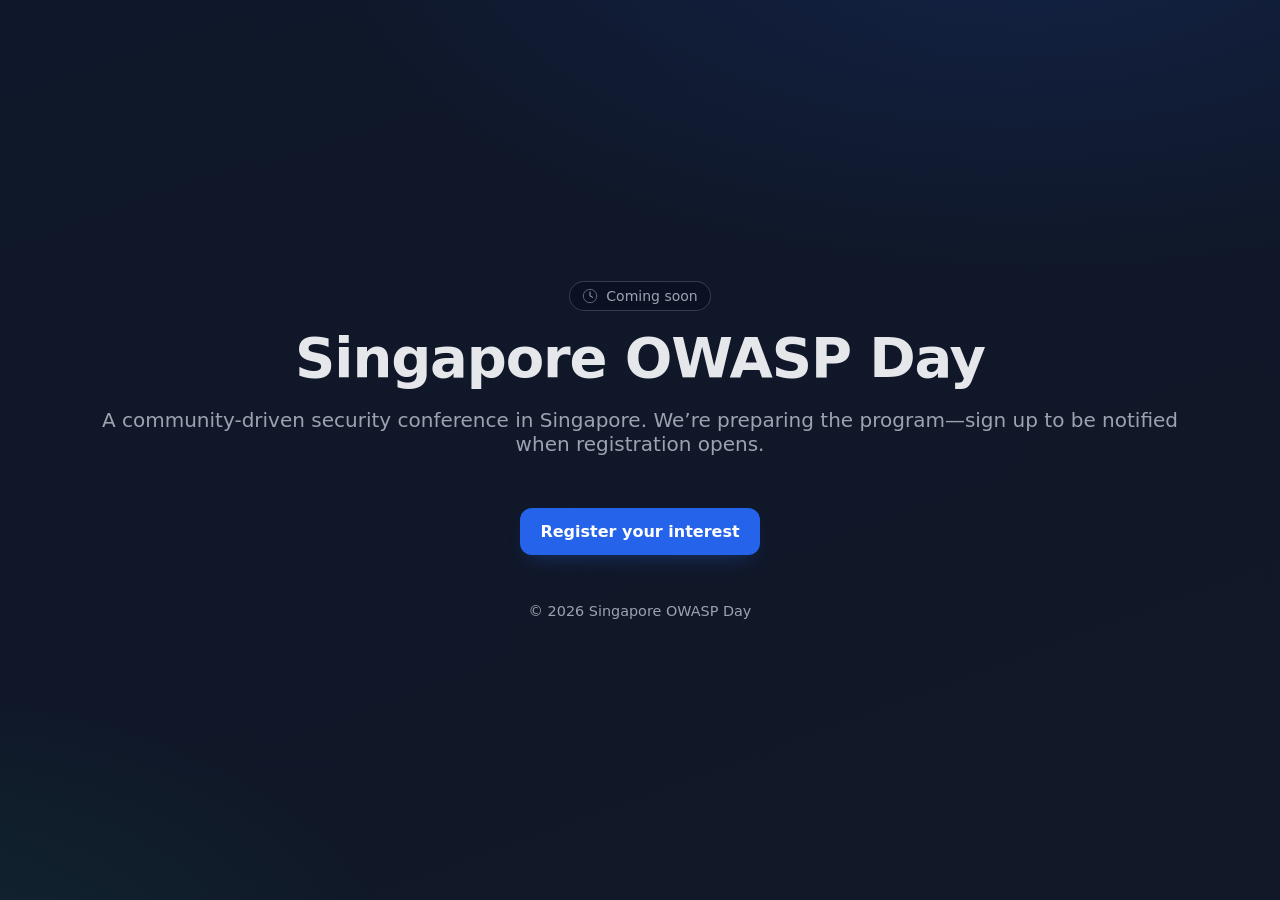
==== index.html @ 3e2542ee "feat: add coming soon landing page with register interest CTA" ====
<!doctype html>
<html lang="en">
  <head>
    <meta charset="utf-8" />
    <meta name="viewport" content="width=device-width, initial-scale=1" />
    <title>Singapore OWASP Day – Coming Soon</title>
    <meta name="description" content="Singapore OWASP Day security conference – coming soon. Register your interest to get updates." />

    <meta property="og:title" content="Singapore OWASP Day – Coming Soon" />
    <meta property="og:description" content="Singapore OWASP Day security conference – coming soon. Register your interest to get updates." />
    <meta property="og:type" content="website" />
    <meta property="og:image" content="" />
    <meta name="theme-color" content="#0f172a" />

    <style>
      :root {
        --bg-start: #0f172a; /* slate-900 */
        --bg-end: #111827;   /* gray-900 */
        --fg: #e5e7eb;       /* gray-200 */
        --muted: #9ca3af;    /* gray-400 */
        --accent: #2563eb;   /* blue-600 */
        --accent-hover: #1d4ed8; /* blue-700 */
        --ring: rgba(37, 99, 235, 0.4);
      }

      * { box-sizing: border-box; }
      html, body { height: 100%; }
      body {
        margin: 0;
        font-family: ui-sans-serif, system-ui, -apple-system, Segoe UI, Roboto, Ubuntu, Cantarell, Noto Sans, Helvetica Neue, Arial, "Apple Color Emoji", "Segoe UI Emoji";
        color: var(--fg);
        background: radial-gradient(1200px 600px at 80% -10%, rgba(37,99,235,0.15), transparent 60%),
                    radial-gradient(900px 500px at -10% 110%, rgba(16,185,129,0.10), transparent 60%),
                    linear-gradient(160deg, var(--bg-start), var(--bg-end));
        display: grid;
        place-items: center;
      }

      main { width: 100%; }
      .container {
        max-width: 72rem;
        margin: 0 auto;
        padding: 4rem 1.25rem;
        text-align: center;
      }

      .badge {
        display: inline-flex;
        align-items: center;
        gap: 0.5rem;
        padding: 0.375rem 0.75rem;
        border: 1px solid rgba(229, 231, 235, 0.2);
        border-radius: 9999px;
        color: var(--muted);
        background: rgba(2, 6, 23, 0.3);
        backdrop-filter: blur(6px);
        font-size: 0.875rem;
      }

      h1 {
        margin: 1rem 0 0.5rem;
        font-size: clamp(2rem, 5vw, 3.5rem);
        line-height: 1.1;
        letter-spacing: -0.02em;
      }

      .subtitle { color: var(--muted); font-size: clamp(1rem, 2.4vw, 1.25rem); }

      .cta {
        margin-top: 2rem;
        display: inline-flex;
        align-items: center;
        gap: 0.5rem;
        padding: 0.875rem 1.25rem;
        background: var(--accent);
        color: white;
        border: none;
        border-radius: 0.75rem;
        text-decoration: none;
        font-weight: 600;
        box-shadow: 0 10px 20px -10px var(--ring);
        transition: transform 120ms ease, background 120ms ease, box-shadow 120ms ease;
      }
      .cta:hover { background: var(--accent-hover); transform: translateY(-1px); box-shadow: 0 16px 30px -16px var(--ring); }
      .cta:focus-visible { outline: 2px solid transparent; box-shadow: 0 0 0 4px var(--ring); }

      footer { margin-top: 3rem; color: var(--muted); font-size: 0.9rem; }
      .sr-only { position: absolute; width: 1px; height: 1px; padding: 0; margin: -1px; overflow: hidden; clip: rect(0, 0, 0, 0); border: 0; }
    </style>
  </head>
  <body>
    <main>
      <div class="container">
        <div class="badge" aria-label="Event status">
          <svg aria-hidden="true" width="16" height="16" viewBox="0 0 24 24" fill="none" xmlns="http://www.w3.org/2000/svg">
            <path d="M12 22C17.5228 22 22 17.5228 22 12C22 6.47715 17.5228 2 12 2C6.47715 2 2 6.47715 2 12C2 17.5228 6.47715 22 12 22Z" stroke="currentColor" stroke-opacity="0.6" stroke-width="1.5"/>
            <path d="M12 6V12L16 14" stroke="currentColor" stroke-width="1.5" stroke-linecap="round" stroke-linejoin="round"/>
          </svg>
          Coming soon
        </div>

        <h1>Singapore OWASP Day</h1>
        <p class="subtitle">A community-driven security conference in Singapore. We’re preparing the program—sign up to be notified when registration opens.</p>

        <a
          class="cta"
          href="mailto:?subject=Register%20Interest%20-%20Singapore%20OWASP%20Day&body=Hi%20team%2C%0A%0AI%27d%20like%20to%20register%20my%20interest%20for%20Singapore%20OWASP%20Day.%20Please%20keep%20me%20posted%20on%20dates%2C%20CFP%2C%20and%20tickets.%0A%0AName%3A%20%0AOrganisation%3A%20%0AContact%3A%20%0A%0AThanks!"
          rel="noopener"
        >
          Register your interest
          <span class="sr-only">via email</span>
        </a>

        <footer>
          <div>© <span id="year"></span> Singapore OWASP Day</div>
        </footer>
      </div>
    </main>

    <script>
      document.getElementById('year').textContent = new Date().getFullYear();
    </script>
  </body>
  </html>
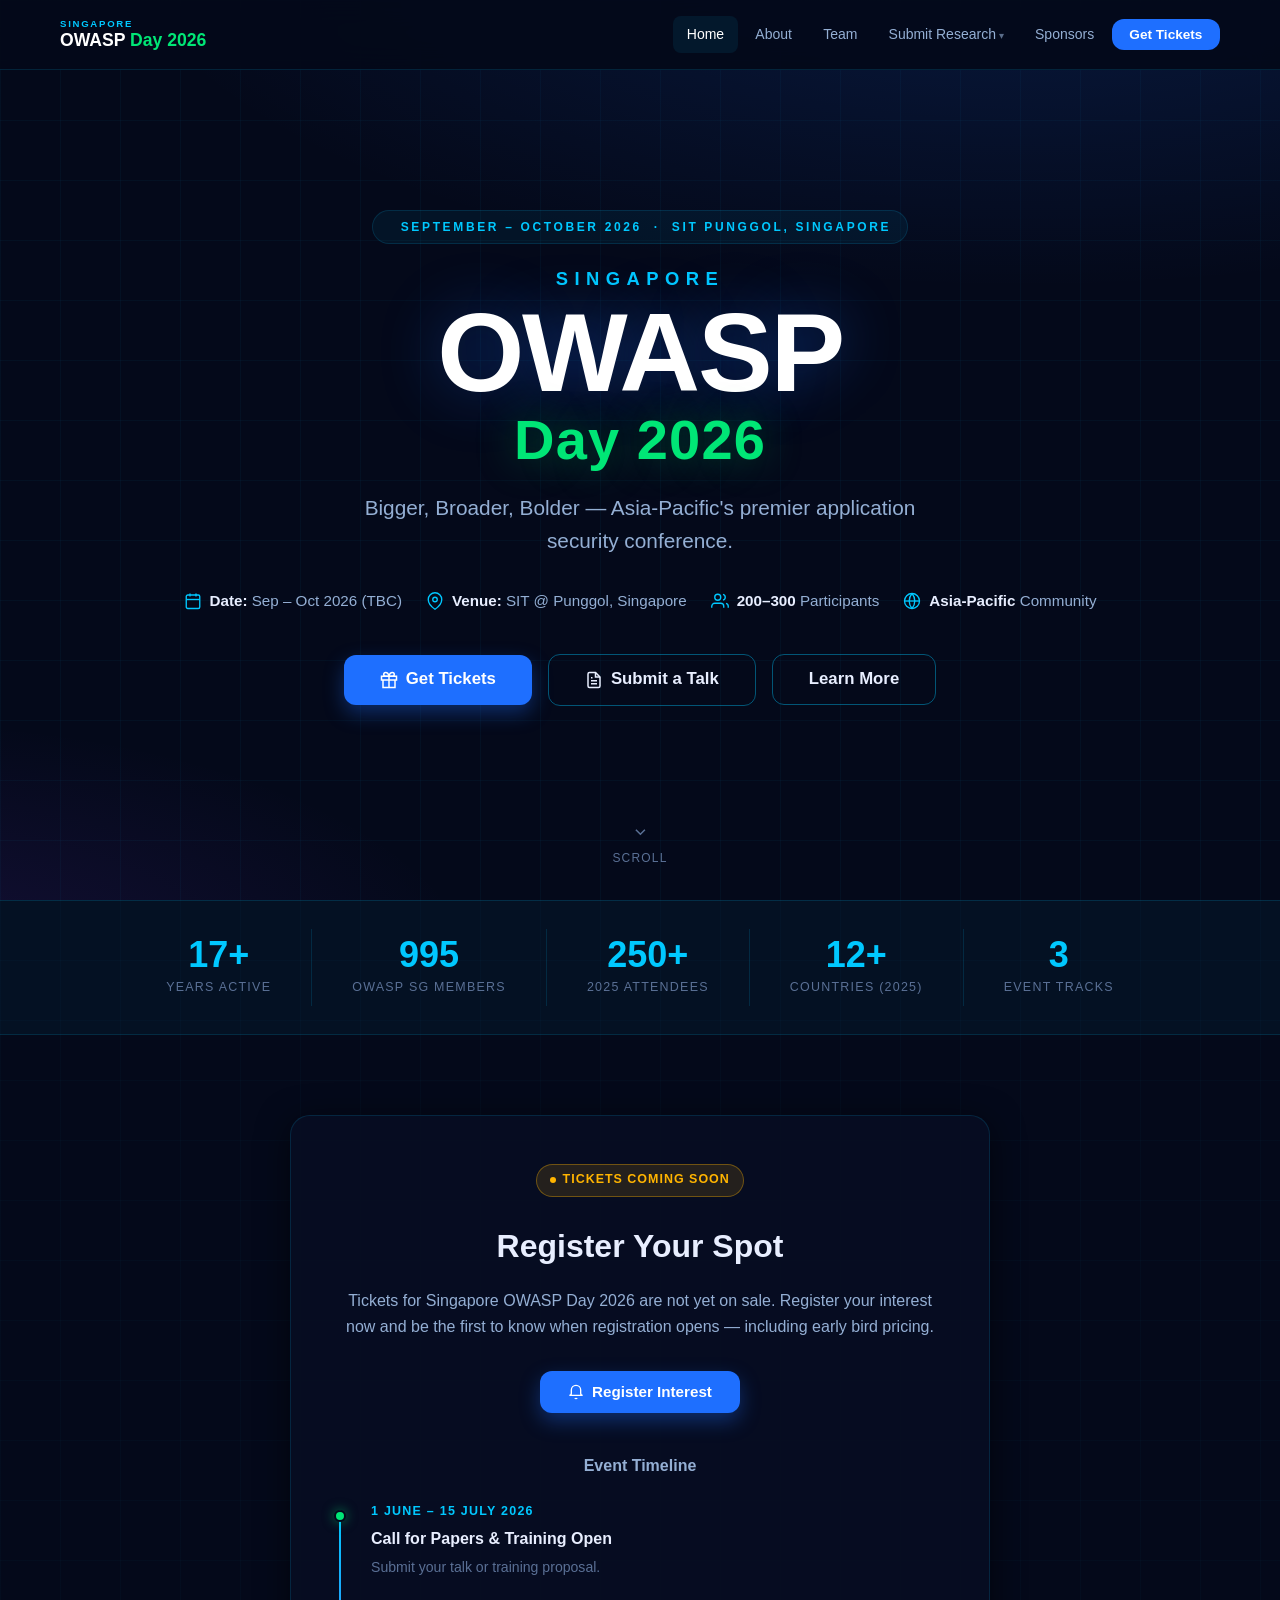
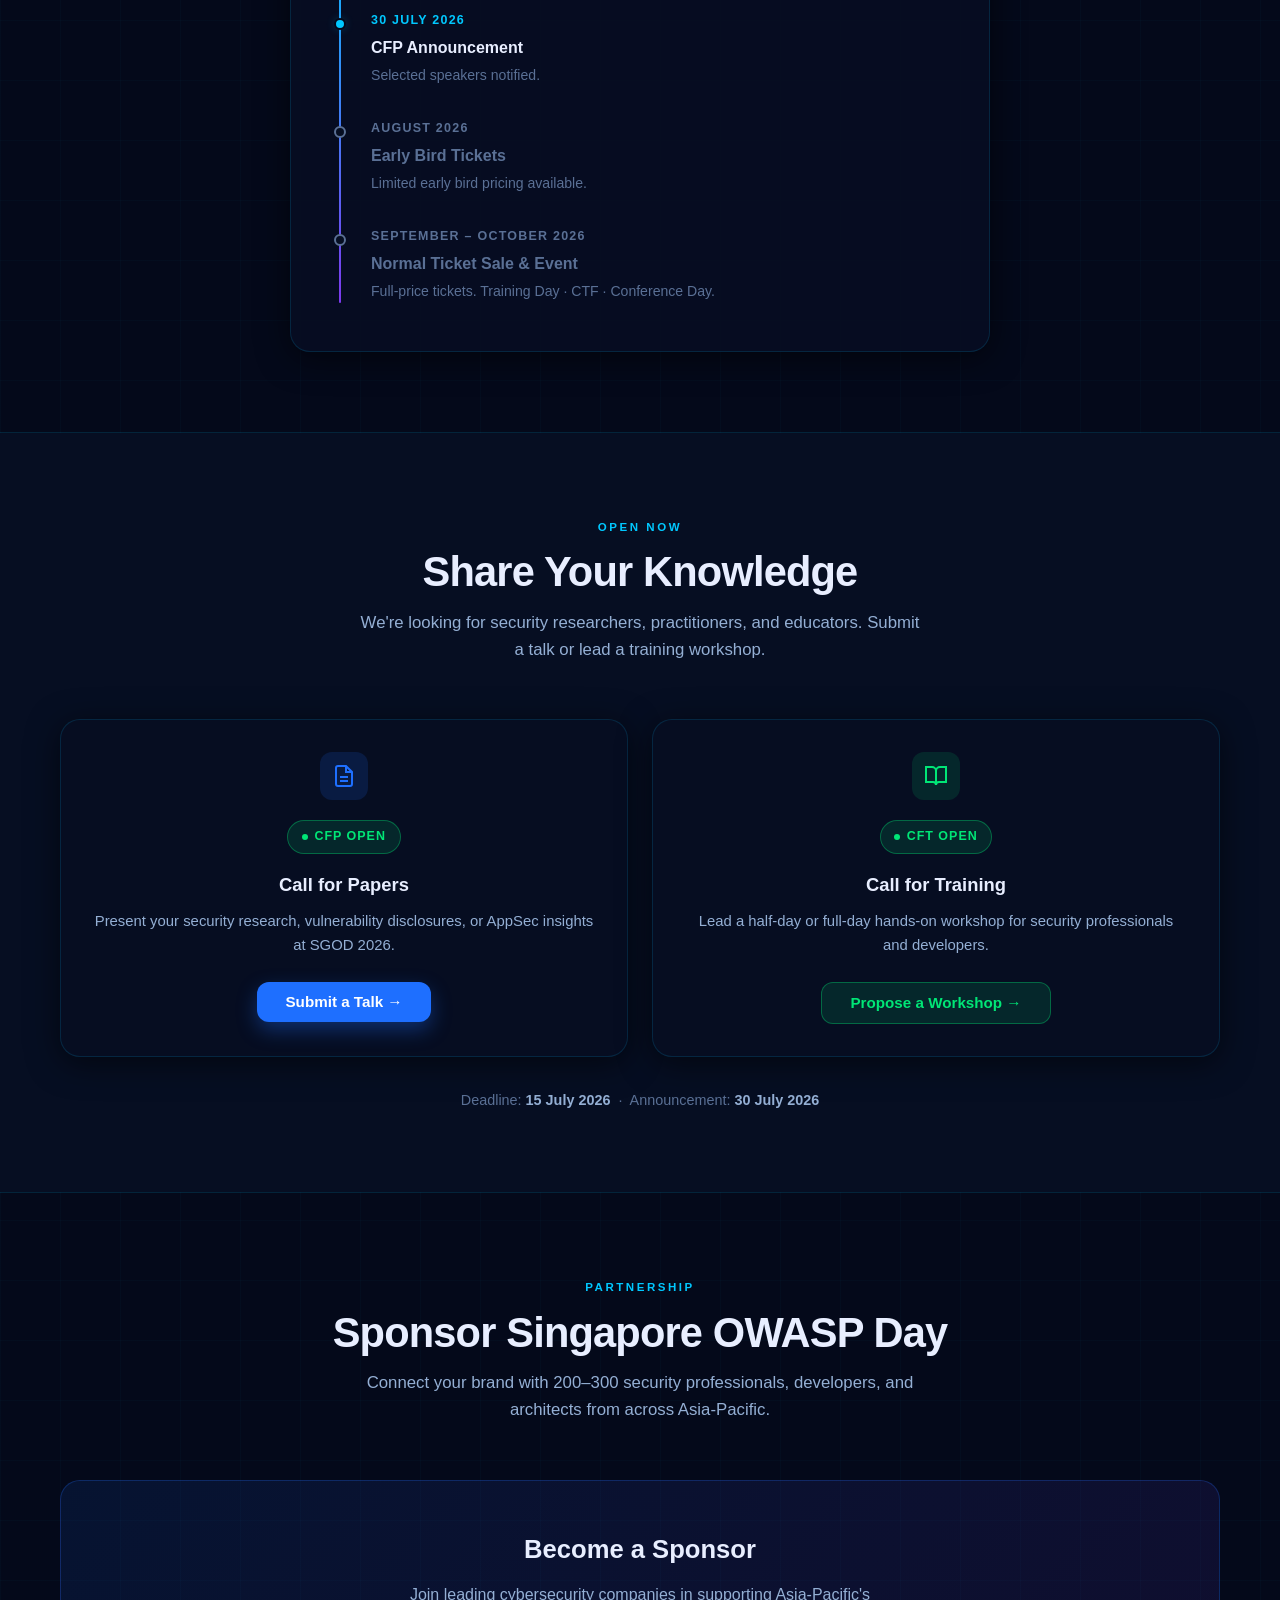
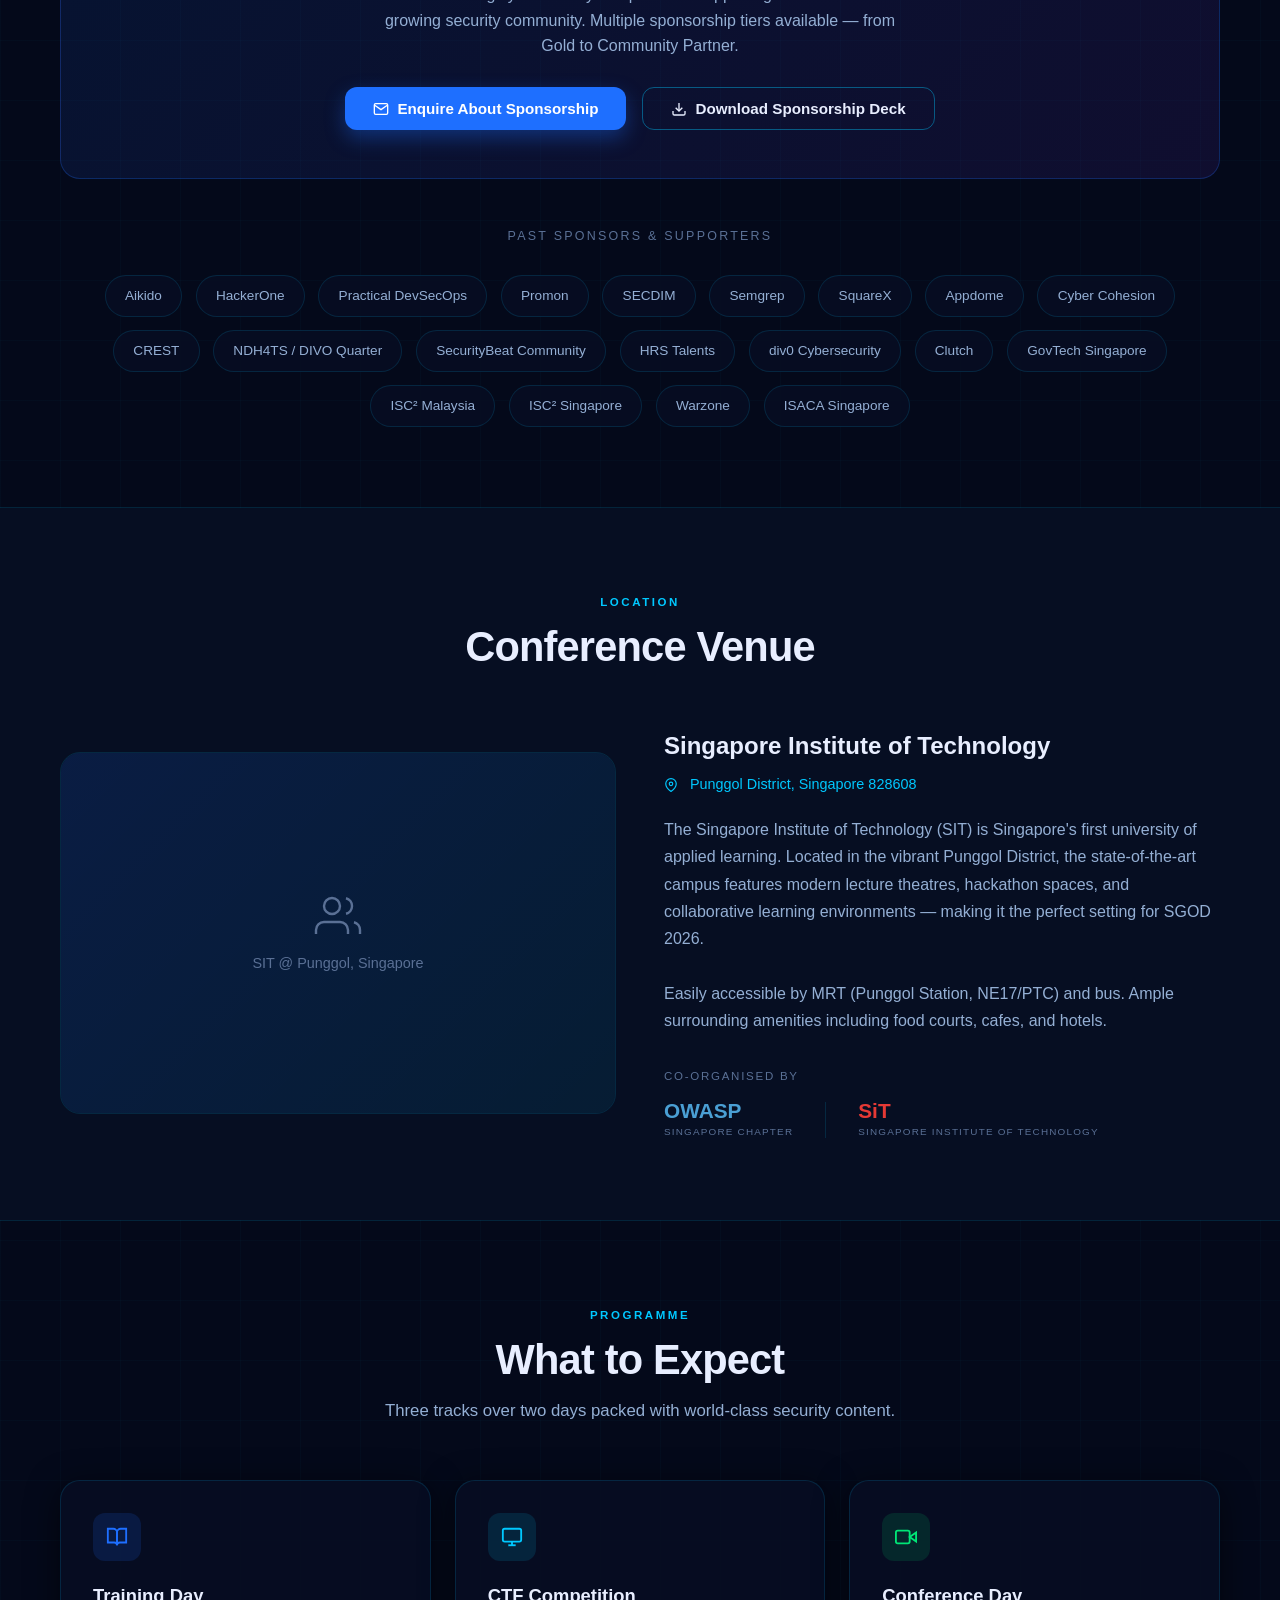
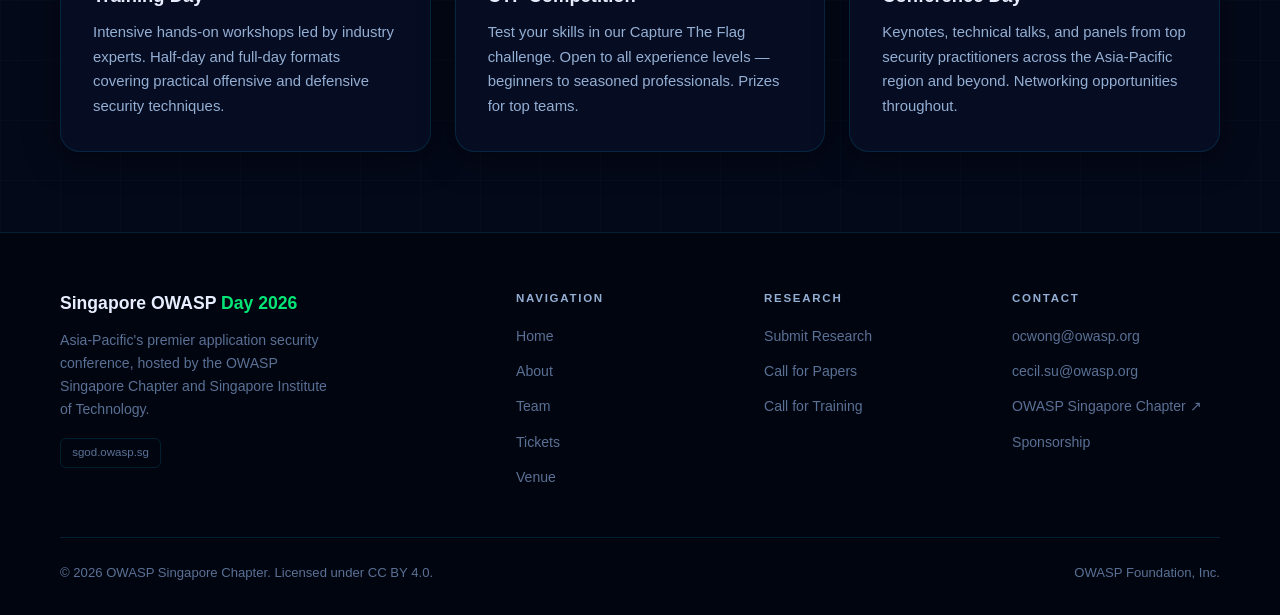
==== commit 5552a24d: "feat: build full Singapore OWASP Day 2026 conference website - index.html: Homepage with hero, ticke" ====
--- a/index.html
+++ b/index.html
@@ -1,125 +1,382 @@
-<!doctype html>
+<!DOCTYPE html>
 <html lang="en">
-  <head>
-    <meta charset="utf-8" />
-    <meta name="viewport" content="width=device-width, initial-scale=1" />
-    <title>Singapore OWASP Day – Coming Soon</title>
-    <meta name="description" content="Singapore OWASP Day security conference – coming soon. Register your interest to get updates." />
-
-    <meta property="og:title" content="Singapore OWASP Day – Coming Soon" />
-    <meta property="og:description" content="Singapore OWASP Day security conference – coming soon. Register your interest to get updates." />
-    <meta property="og:type" content="website" />
-    <meta property="og:image" content="" />
-    <meta name="theme-color" content="#0f172a" />
-
-    <style>
-      :root {
-        --bg-start: #0f172a; /* slate-900 */
-        --bg-end: #111827;   /* gray-900 */
-        --fg: #e5e7eb;       /* gray-200 */
-        --muted: #9ca3af;    /* gray-400 */
-        --accent: #2563eb;   /* blue-600 */
-        --accent-hover: #1d4ed8; /* blue-700 */
-        --ring: rgba(37, 99, 235, 0.4);
-      }
-
-      * { box-sizing: border-box; }
-      html, body { height: 100%; }
-      body {
-        margin: 0;
-        font-family: ui-sans-serif, system-ui, -apple-system, Segoe UI, Roboto, Ubuntu, Cantarell, Noto Sans, Helvetica Neue, Arial, "Apple Color Emoji", "Segoe UI Emoji";
-        color: var(--fg);
-        background: radial-gradient(1200px 600px at 80% -10%, rgba(37,99,235,0.15), transparent 60%),
-                    radial-gradient(900px 500px at -10% 110%, rgba(16,185,129,0.10), transparent 60%),
-                    linear-gradient(160deg, var(--bg-start), var(--bg-end));
-        display: grid;
-        place-items: center;
-      }
-
-      main { width: 100%; }
-      .container {
-        max-width: 72rem;
-        margin: 0 auto;
-        padding: 4rem 1.25rem;
-        text-align: center;
-      }
-
-      .badge {
-        display: inline-flex;
-        align-items: center;
-        gap: 0.5rem;
-        padding: 0.375rem 0.75rem;
-        border: 1px solid rgba(229, 231, 235, 0.2);
-        border-radius: 9999px;
-        color: var(--muted);
-        background: rgba(2, 6, 23, 0.3);
-        backdrop-filter: blur(6px);
-        font-size: 0.875rem;
-      }
-
-      h1 {
-        margin: 1rem 0 0.5rem;
-        font-size: clamp(2rem, 5vw, 3.5rem);
-        line-height: 1.1;
-        letter-spacing: -0.02em;
-      }
-
-      .subtitle { color: var(--muted); font-size: clamp(1rem, 2.4vw, 1.25rem); }
-
-      .cta {
-        margin-top: 2rem;
-        display: inline-flex;
-        align-items: center;
-        gap: 0.5rem;
-        padding: 0.875rem 1.25rem;
-        background: var(--accent);
-        color: white;
-        border: none;
-        border-radius: 0.75rem;
-        text-decoration: none;
-        font-weight: 600;
-        box-shadow: 0 10px 20px -10px var(--ring);
-        transition: transform 120ms ease, background 120ms ease, box-shadow 120ms ease;
-      }
-      .cta:hover { background: var(--accent-hover); transform: translateY(-1px); box-shadow: 0 16px 30px -16px var(--ring); }
-      .cta:focus-visible { outline: 2px solid transparent; box-shadow: 0 0 0 4px var(--ring); }
-
-      footer { margin-top: 3rem; color: var(--muted); font-size: 0.9rem; }
-      .sr-only { position: absolute; width: 1px; height: 1px; padding: 0; margin: -1px; overflow: hidden; clip: rect(0, 0, 0, 0); border: 0; }
-    </style>
-  </head>
-  <body>
-    <main>
-      <div class="container">
-        <div class="badge" aria-label="Event status">
-          <svg aria-hidden="true" width="16" height="16" viewBox="0 0 24 24" fill="none" xmlns="http://www.w3.org/2000/svg">
-            <path d="M12 22C17.5228 22 22 17.5228 22 12C22 6.47715 17.5228 2 12 2C6.47715 2 2 6.47715 2 12C2 17.5228 6.47715 22 12 22Z" stroke="currentColor" stroke-opacity="0.6" stroke-width="1.5"/>
-            <path d="M12 6V12L16 14" stroke="currentColor" stroke-width="1.5" stroke-linecap="round" stroke-linejoin="round"/>
-          </svg>
-          Coming soon
-        </div>
-
-        <h1>Singapore OWASP Day</h1>
-        <p class="subtitle">A community-driven security conference in Singapore. We’re preparing the program—sign up to be notified when registration opens.</p>
-
-        <a
-          class="cta"
-          href="mailto:?subject=Register%20Interest%20-%20Singapore%20OWASP%20Day&body=Hi%20team%2C%0A%0AI%27d%20like%20to%20register%20my%20interest%20for%20Singapore%20OWASP%20Day.%20Please%20keep%20me%20posted%20on%20dates%2C%20CFP%2C%20and%20tickets.%0A%0AName%3A%20%0AOrganisation%3A%20%0AContact%3A%20%0A%0AThanks!"
-          rel="noopener"
-        >
-          Register your interest
-          <span class="sr-only">via email</span>
+<head>
+  <meta charset="UTF-8" />
+  <meta name="viewport" content="width=device-width, initial-scale=1.0" />
+  <title>Singapore OWASP Day 2026 — Security Conference</title>
+  <meta name="description" content="Singapore OWASP Day 2026 — Asia-Pacific's premier application security conference. Training Day · CTF Competition · Conference Day. September–October 2026, SIT Punggol." />
+  <meta property="og:title" content="Singapore OWASP Day 2026" />
+  <meta property="og:description" content="Asia-Pacific's premier application security conference — Sep/Oct 2026, SIT @ Punggol, Singapore." />
+  <meta property="og:type" content="website" />
+  <meta property="og:url" content="https://sgod.owasp.sg/" />
+  <meta name="theme-color" content="#04091a" />
+  <link rel="stylesheet" href="css/style.css" />
+</head>
+<body>
+
+  <!-- ===== NAVBAR ===== -->
+  <nav class="navbar" role="navigation" aria-label="Main navigation">
+    <div class="container">
+      <a href="index.html" class="nav-brand" aria-label="Singapore OWASP Day home">
+        <span class="nav-brand-sg">Singapore</span>
+        <span class="nav-brand-main">OWASP <span>Day 2026</span></span>
+      </a>
+
+      <button class="nav-toggle" aria-expanded="false" aria-controls="nav-menu" aria-label="Toggle navigation">
+        <span></span><span></span><span></span>
+      </button>
+
+      <ul class="nav-menu" id="nav-menu" role="list">
+        <li><a href="index.html" class="nav-link">Home</a></li>
+        <li><a href="about.html" class="nav-link">About</a></li>
+        <li><a href="team.html" class="nav-link">Team</a></li>
+        <li class="nav-dropdown">
+          <a href="submit-research.html" class="nav-link">Submit Research</a>
+          <ul class="nav-dropdown-menu" role="list">
+            <li><a href="cfp.html">Call for Papers</a></li>
+            <li><a href="cft.html">Call for Training</a></li>
+          </ul>
+        </li>
+        <li><a href="#sponsors" class="nav-link">Sponsors</a></li>
+        <li><a href="#tickets" class="nav-cta btn btn-sm">Get Tickets</a></li>
+      </ul>
+    </div>
+  </nav>
+
+  <!-- ===== HERO ===== -->
+  <section class="hero" aria-label="Event hero">
+    <div class="hero-content container">
+      <div class="hero-eyebrow" aria-label="Event date status">
+        <span class="badge-dot"></span>&nbsp; September – October 2026 &nbsp;·&nbsp; SIT Punggol, Singapore
+      </div>
+
+      <div class="hero-logo" aria-label="Singapore OWASP Day">
+        <span class="hero-logo-sg">Singapore</span>
+        <span class="hero-logo-owasp">OWASP</span>
+        <span class="hero-logo-day">Day 2026</span>
+      </div>
+
+      <p class="hero-tagline">Bigger, Broader, Bolder — Asia-Pacific's premier application security conference.</p>
+
+      <div class="hero-meta" role="list">
+        <div class="hero-meta-item" role="listitem">
+          <svg width="18" height="18" fill="none" viewBox="0 0 24 24" stroke="currentColor" stroke-width="1.8" aria-hidden="true"><rect x="3" y="4" width="18" height="18" rx="2" ry="2"/><line x1="16" y1="2" x2="16" y2="6"/><line x1="8" y1="2" x2="8" y2="6"/><line x1="3" y1="10" x2="21" y2="10"/></svg>
+          <span><strong>Date:</strong> Sep – Oct 2026 (TBC)</span>
+        </div>
+        <div class="hero-meta-item" role="listitem">
+          <svg width="18" height="18" fill="none" viewBox="0 0 24 24" stroke="currentColor" stroke-width="1.8" aria-hidden="true"><path d="M21 10c0 7-9 13-9 13s-9-6-9-13a9 9 0 0118 0z"/><circle cx="12" cy="10" r="3"/></svg>
+          <span><strong>Venue:</strong> SIT @ Punggol, Singapore</span>
+        </div>
+        <div class="hero-meta-item" role="listitem">
+          <svg width="18" height="18" fill="none" viewBox="0 0 24 24" stroke="currentColor" stroke-width="1.8" aria-hidden="true"><path d="M17 21v-2a4 4 0 00-4-4H5a4 4 0 00-4 4v2"/><circle cx="9" cy="7" r="4"/><path d="M23 21v-2a4 4 0 00-3-3.87M16 3.13a4 4 0 010 7.75"/></svg>
+          <span><strong>200–300</strong> Participants</span>
+        </div>
+        <div class="hero-meta-item" role="listitem">
+          <svg width="18" height="18" fill="none" viewBox="0 0 24 24" stroke="currentColor" stroke-width="1.8" aria-hidden="true"><circle cx="12" cy="12" r="10"/><line x1="2" y1="12" x2="22" y2="12"/><path d="M12 2a15.3 15.3 0 010 20M12 2a15.3 15.3 0 000 20"/></svg>
+          <span><strong>Asia-Pacific</strong> Community</span>
+        </div>
+      </div>
+
+      <div class="hero-ctas">
+        <a href="#tickets" class="btn btn-primary btn-lg">
+          <svg width="18" height="18" fill="none" viewBox="0 0 24 24" stroke="currentColor" stroke-width="2" aria-hidden="true"><path d="M20 12V22H4V12"/><path d="M22 7H2v5h20V7z"/><path d="M12 22V7"/><path d="M12 7H7.5a2.5 2.5 0 010-5C11 2 12 7 12 7z"/><path d="M12 7h4.5a2.5 2.5 0 000-5C13 2 12 7 12 7z"/></svg>
+          Get Tickets
         </a>
-
-        <footer>
-          <div>© <span id="year"></span> Singapore OWASP Day</div>
-        </footer>
-      </div>
-    </main>
-
-    <script>
-      document.getElementById('year').textContent = new Date().getFullYear();
-    </script>
-  </body>
-  </html>
-
+        <a href="cfp.html" class="btn btn-secondary btn-lg">
+          <svg width="18" height="18" fill="none" viewBox="0 0 24 24" stroke="currentColor" stroke-width="2" aria-hidden="true"><path d="M14 2H6a2 2 0 00-2 2v16a2 2 0 002 2h12a2 2 0 002-2V8z"/><polyline points="14 2 14 8 20 8"/><line x1="16" y1="13" x2="8" y2="13"/><line x1="16" y1="17" x2="8" y2="17"/><polyline points="10 9 9 9 8 9"/></svg>
+          Submit a Talk
+        </a>
+        <a href="about.html" class="btn btn-secondary btn-lg">Learn More</a>
+      </div>
+    </div>
+    <div class="scroll-indicator" aria-hidden="true">
+      <svg width="18" height="18" fill="none" viewBox="0 0 24 24" stroke="currentColor" stroke-width="2"><polyline points="6 9 12 15 18 9"/></svg>
+      Scroll
+    </div>
+  </section>
+
+  <!-- ===== STATS BAR ===== -->
+  <div class="stats-bar">
+    <div class="container">
+      <div class="stat-item"><span class="stat-value">17+</span><span class="stat-label">Years Active</span></div>
+      <div class="stat-item"><span class="stat-value">995</span><span class="stat-label">OWASP SG Members</span></div>
+      <div class="stat-item"><span class="stat-value">250+</span><span class="stat-label">2025 Attendees</span></div>
+      <div class="stat-item"><span class="stat-value">12+</span><span class="stat-label">Countries (2025)</span></div>
+      <div class="stat-item"><span class="stat-value">3</span><span class="stat-label">Event Tracks</span></div>
+    </div>
+  </div>
+
+  <main>
+
+    <!-- ===== TICKETS ===== -->
+    <section class="section" id="tickets" aria-labelledby="tickets-heading">
+      <div class="container">
+        <div class="card ticket-card fade-in">
+          <div class="badge badge-coming-soon">
+            <span class="badge-dot"></span>
+            Tickets Coming Soon
+          </div>
+          <h2 class="ticket-card-title" id="tickets-heading">Register Your Spot</h2>
+          <p class="ticket-card-body">
+            Tickets for Singapore OWASP Day 2026 are not yet on sale. Register your interest now and be the first to know when registration opens — including early bird pricing.
+          </p>
+          <div style="display:flex;gap:1rem;justify-content:center;flex-wrap:wrap;margin-bottom:2.5rem;">
+            <a href="https://forms.gle/Qqp3eZWaVeAgdLPQ8" target="_blank" rel="noopener" class="btn btn-primary">
+              <svg width="16" height="16" fill="none" viewBox="0 0 24 24" stroke="currentColor" stroke-width="2" aria-hidden="true"><path d="M22 17H2a3 3 0 003-3V9a7 7 0 0114 0v5a3 3 0 003 3z"/><path d="M13.73 21a2 2 0 01-3.46 0"/></svg>
+              Register Interest
+            </a>
+          </div>
+
+          <h3 style="font-size:1rem;font-weight:700;margin-bottom:1.5rem;color:var(--text-secondary);">Event Timeline</h3>
+          <div class="timeline" style="text-align:left;">
+            <div class="timeline-item active">
+              <div class="timeline-date">1 June – 15 July 2026</div>
+              <div class="timeline-title">Call for Papers &amp; Training Open</div>
+              <div class="timeline-desc">Submit your talk or training proposal.</div>
+            </div>
+            <div class="timeline-item">
+              <div class="timeline-date">30 July 2026</div>
+              <div class="timeline-title">CFP Announcement</div>
+              <div class="timeline-desc">Selected speakers notified.</div>
+            </div>
+            <div class="timeline-item future">
+              <div class="timeline-date">August 2026</div>
+              <div class="timeline-title">Early Bird Tickets</div>
+              <div class="timeline-desc">Limited early bird pricing available.</div>
+            </div>
+            <div class="timeline-item future">
+              <div class="timeline-date">September – October 2026</div>
+              <div class="timeline-title">Normal Ticket Sale &amp; Event</div>
+              <div class="timeline-desc">Full-price tickets. Training Day · CTF · Conference Day.</div>
+            </div>
+          </div>
+        </div>
+      </div>
+    </section>
+
+    <div class="divider"></div>
+
+    <!-- ===== CFP PROMO ===== -->
+    <section class="section section-alt" aria-labelledby="cfp-promo-heading">
+      <div class="container">
+        <div class="section-header fade-in">
+          <span class="section-label">Open Now</span>
+          <h2 class="section-title" id="cfp-promo-heading">Share Your Knowledge</h2>
+          <p class="section-desc">We're looking for security researchers, practitioners, and educators. Submit a talk or lead a training workshop.</p>
+        </div>
+        <div class="grid-2 fade-in">
+          <div class="card" style="text-align:center;">
+            <div class="card-icon card-icon-blue" style="margin:0 auto 1.25rem;">
+              <svg width="24" height="24" fill="none" viewBox="0 0 24 24" stroke="currentColor" stroke-width="2" aria-hidden="true"><path d="M14 2H6a2 2 0 00-2 2v16a2 2 0 002 2h12a2 2 0 002-2V8z"/><polyline points="14 2 14 8 20 8"/><line x1="16" y1="13" x2="8" y2="13"/><line x1="16" y1="17" x2="8" y2="17"/></svg>
+            </div>
+            <div class="badge badge-open" style="margin-bottom:1rem;">
+              <span class="badge-dot"></span> CFP Open
+            </div>
+            <h3 class="card-title">Call for Papers</h3>
+            <p class="card-body" style="margin-bottom:1.5rem;">Present your security research, vulnerability disclosures, or AppSec insights at SGOD 2026.</p>
+            <a href="cfp.html" class="btn btn-primary">Submit a Talk →</a>
+          </div>
+          <div class="card" style="text-align:center;">
+            <div class="card-icon card-icon-green" style="margin:0 auto 1.25rem;">
+              <svg width="24" height="24" fill="none" viewBox="0 0 24 24" stroke="currentColor" stroke-width="2" aria-hidden="true"><path d="M2 3h6a4 4 0 014 4v14a3 3 0 00-3-3H2z"/><path d="M22 3h-6a4 4 0 00-4 4v14a3 3 0 013-3h7z"/></svg>
+            </div>
+            <div class="badge badge-open" style="margin-bottom:1rem;">
+              <span class="badge-dot"></span> CFT Open
+            </div>
+            <h3 class="card-title">Call for Training</h3>
+            <p class="card-body" style="margin-bottom:1.5rem;">Lead a half-day or full-day hands-on workshop for security professionals and developers.</p>
+            <a href="cft.html" class="btn btn-green">Propose a Workshop →</a>
+          </div>
+        </div>
+        <div style="text-align:center;margin-top:2rem;">
+          <p style="color:var(--text-muted);font-size:0.9rem;">Deadline: <strong style="color:var(--text-secondary);">15 July 2026</strong> &nbsp;·&nbsp; Announcement: <strong style="color:var(--text-secondary);">30 July 2026</strong></p>
+        </div>
+      </div>
+    </section>
+
+    <div class="divider"></div>
+
+    <!-- ===== SPONSORS ===== -->
+    <section class="section" id="sponsors" aria-labelledby="sponsors-heading">
+      <div class="container">
+        <div class="section-header fade-in">
+          <span class="section-label">Partnership</span>
+          <h2 class="section-title" id="sponsors-heading">Sponsor Singapore OWASP Day</h2>
+          <p class="section-desc">Connect your brand with 200–300 security professionals, developers, and architects from across Asia-Pacific.</p>
+        </div>
+
+        <div class="sponsor-cta-card fade-in">
+          <h3>Become a Sponsor</h3>
+          <p>Join leading cybersecurity companies in supporting Asia-Pacific's growing security community. Multiple sponsorship tiers available — from Gold to Community Partner.</p>
+          <div style="display:flex;gap:1rem;justify-content:center;flex-wrap:wrap;">
+            <a href="mailto:ocwong@owasp.org?subject=SGOD 2026 Sponsorship Enquiry" class="btn btn-primary">
+              <svg width="16" height="16" fill="none" viewBox="0 0 24 24" stroke="currentColor" stroke-width="2" aria-hidden="true"><path d="M4 4h16c1.1 0 2 .9 2 2v12c0 1.1-.9 2-2 2H4c-1.1 0-2-.9-2-2V6c0-1.1.9-2 2-2z"/><polyline points="22,6 12,13 2,6"/></svg>
+              Enquire About Sponsorship
+            </a>
+            <a href="#" class="btn btn-secondary" aria-label="Download Sponsorship Deck (PDF)">
+              <svg width="16" height="16" fill="none" viewBox="0 0 24 24" stroke="currentColor" stroke-width="2" aria-hidden="true"><path d="M21 15v4a2 2 0 01-2 2H5a2 2 0 01-2-2v-4"/><polyline points="7 10 12 15 17 10"/><line x1="12" y1="15" x2="12" y2="3"/></svg>
+              Download Sponsorship Deck
+            </a>
+          </div>
+        </div>
+
+        <p class="past-sponsors-title">Past Sponsors &amp; Supporters</p>
+        <div class="sponsors-grid fade-in">
+          <span class="sponsor-pill">Aikido</span>
+          <span class="sponsor-pill">HackerOne</span>
+          <span class="sponsor-pill">Practical DevSecOps</span>
+          <span class="sponsor-pill">Promon</span>
+          <span class="sponsor-pill">SECDIM</span>
+          <span class="sponsor-pill">Semgrep</span>
+          <span class="sponsor-pill">SquareX</span>
+          <span class="sponsor-pill">Appdome</span>
+          <span class="sponsor-pill">Cyber Cohesion</span>
+          <span class="sponsor-pill">CREST</span>
+          <span class="sponsor-pill">NDH4TS / DIVO Quarter</span>
+          <span class="sponsor-pill">SecurityBeat Community</span>
+          <span class="sponsor-pill">HRS Talents</span>
+          <span class="sponsor-pill">div0 Cybersecurity</span>
+          <span class="sponsor-pill">Clutch</span>
+          <span class="sponsor-pill">GovTech Singapore</span>
+          <span class="sponsor-pill">ISC² Malaysia</span>
+          <span class="sponsor-pill">ISC² Singapore</span>
+          <span class="sponsor-pill">Warzone</span>
+          <span class="sponsor-pill">ISACA Singapore</span>
+        </div>
+      </div>
+    </section>
+
+    <div class="divider"></div>
+
+    <!-- ===== VENUE ===== -->
+    <section class="section section-alt" id="venue" aria-labelledby="venue-heading">
+      <div class="container">
+        <div class="section-header fade-in">
+          <span class="section-label">Location</span>
+          <h2 class="section-title" id="venue-heading">Conference Venue</h2>
+        </div>
+        <div class="venue-grid fade-in">
+          <div class="venue-image-wrap">
+            <img src="images/sit-punggol.jpg" alt="Singapore Institute of Technology campus at Punggol" class="venue-img" loading="lazy" />
+          </div>
+          <div class="venue-info">
+            <h3>Singapore Institute of Technology</h3>
+            <p class="venue-address">
+              <svg width="14" height="14" fill="none" viewBox="0 0 24 24" stroke="currentColor" stroke-width="2" style="vertical-align:middle;" aria-hidden="true"><path d="M21 10c0 7-9 13-9 13s-9-6-9-13a9 9 0 0118 0z"/><circle cx="12" cy="10" r="3"/></svg>
+              &nbsp; Punggol District, Singapore 828608
+            </p>
+            <p class="venue-desc">
+              The Singapore Institute of Technology (SIT) is Singapore's first university of applied learning. Located in the vibrant Punggol District, the state-of-the-art campus features modern lecture theatres, hackathon spaces, and collaborative learning environments — making it the perfect setting for SGOD 2026.
+            </p>
+            <p class="venue-desc">
+              Easily accessible by MRT (Punggol Station, NE17/PTC) and bus. Ample surrounding amenities including food courts, cafes, and hotels.
+            </p>
+            <div class="co-org-section">
+              <p class="co-org-label">Co-organised by</p>
+              <div class="co-org-logos">
+                <div class="co-org-logo co-org-owasp">
+                  <span class="co-org-logo-mark">OWASP</span>
+                  <span class="co-org-logo-name">Singapore Chapter</span>
+                </div>
+                <div class="co-org-divider" aria-hidden="true"></div>
+                <div class="co-org-logo co-org-sit">
+                  <span class="co-org-logo-mark">SiT</span>
+                  <span class="co-org-logo-name">Singapore Institute of Technology</span>
+                </div>
+              </div>
+            </div>
+          </div>
+        </div>
+      </div>
+    </section>
+
+    <div class="divider"></div>
+
+    <!-- ===== WHAT TO EXPECT ===== -->
+    <section class="section" aria-labelledby="expect-heading">
+      <div class="container">
+        <div class="section-header fade-in">
+          <span class="section-label">Programme</span>
+          <h2 class="section-title" id="expect-heading">What to Expect</h2>
+          <p class="section-desc">Three tracks over two days packed with world-class security content.</p>
+        </div>
+        <div class="grid-3 fade-in">
+          <div class="card">
+            <div class="card-icon card-icon-blue">
+              <svg width="22" height="22" fill="none" viewBox="0 0 24 24" stroke="currentColor" stroke-width="2" aria-hidden="true"><path d="M2 3h6a4 4 0 014 4v14a3 3 0 00-3-3H2z"/><path d="M22 3h-6a4 4 0 00-4 4v14a3 3 0 013-3h7z"/></svg>
+            </div>
+            <h3 class="card-title">Training Day</h3>
+            <p class="card-body">Intensive hands-on workshops led by industry experts. Half-day and full-day formats covering practical offensive and defensive security techniques.</p>
+          </div>
+          <div class="card">
+            <div class="card-icon card-icon-cyan">
+              <svg width="22" height="22" fill="none" viewBox="0 0 24 24" stroke="currentColor" stroke-width="2" aria-hidden="true"><rect x="2" y="3" width="20" height="14" rx="2" ry="2"/><line x1="8" y1="21" x2="16" y2="21"/><line x1="12" y1="17" x2="12" y2="21"/></svg>
+            </div>
+            <h3 class="card-title">CTF Competition</h3>
+            <p class="card-body">Test your skills in our Capture The Flag challenge. Open to all experience levels — beginners to seasoned professionals. Prizes for top teams.</p>
+          </div>
+          <div class="card">
+            <div class="card-icon card-icon-green">
+              <svg width="22" height="22" fill="none" viewBox="0 0 24 24" stroke="currentColor" stroke-width="2" aria-hidden="true"><polygon points="23 7 16 12 23 17 23 7"/><rect x="1" y="5" width="15" height="14" rx="2" ry="2"/></svg>
+            </div>
+            <h3 class="card-title">Conference Day</h3>
+            <p class="card-body">Keynotes, technical talks, and panels from top security practitioners across the Asia-Pacific region and beyond. Networking opportunities throughout.</p>
+          </div>
+        </div>
+      </div>
+    </section>
+
+  </main>
+
+  <!-- ===== FOOTER ===== -->
+  <footer class="footer" aria-label="Site footer">
+    <div class="container">
+      <div class="footer-grid">
+        <div class="footer-brand">
+          <div class="footer-brand-name">Singapore OWASP <span>Day 2026</span></div>
+          <p class="footer-brand-desc">Asia-Pacific's premier application security conference, hosted by the OWASP Singapore Chapter and Singapore Institute of Technology.</p>
+          <span class="footer-badge">sgod.owasp.sg</span>
+        </div>
+        <div>
+          <p class="footer-col-title">Navigation</p>
+          <ul class="footer-links">
+            <li><a href="index.html">Home</a></li>
+            <li><a href="about.html">About</a></li>
+            <li><a href="team.html">Team</a></li>
+            <li><a href="#tickets">Tickets</a></li>
+            <li><a href="#venue">Venue</a></li>
+          </ul>
+        </div>
+        <div>
+          <p class="footer-col-title">Research</p>
+          <ul class="footer-links">
+            <li><a href="submit-research.html">Submit Research</a></li>
+            <li><a href="cfp.html">Call for Papers</a></li>
+            <li><a href="cft.html">Call for Training</a></li>
+          </ul>
+        </div>
+        <div>
+          <p class="footer-col-title">Contact</p>
+          <ul class="footer-links">
+            <li><a href="mailto:ocwong@owasp.org">ocwong@owasp.org</a></li>
+            <li><a href="mailto:cecil.su@owasp.org">cecil.su@owasp.org</a></li>
+            <li><a href="https://owasp.org/www-chapter-singapore/" target="_blank" rel="noopener">OWASP Singapore Chapter ↗</a></li>
+            <li><a href="#sponsors">Sponsorship</a></li>
+          </ul>
+        </div>
+      </div>
+      <div class="footer-bottom">
+        <p class="footer-copy">
+          © <span class="js-year"></span> OWASP Singapore Chapter. Licensed under
+          <a href="https://creativecommons.org/licenses/by/4.0/" target="_blank" rel="noopener">CC BY 4.0</a>.
+        </p>
+        <p class="footer-copy">
+          <a href="https://owasp.org" target="_blank" rel="noopener">OWASP Foundation, Inc.</a>
+        </p>
+      </div>
+    </div>
+  </footer>
+
+  <script src="js/main.js"></script>
+</body>
+</html>
--- a/css/style.css
+++ b/css/style.css
@@ -0,0 +1,1156 @@
+/* ==========================================================================
+   Singapore OWASP Day 2026 — Shared Stylesheet
+   ========================================================================== */
+
+/* ===== CSS VARIABLES ===== */
+:root {
+  --bg-base:       #04091a;
+  --bg-section:    #060e22;
+  --bg-card:       rgba(7, 14, 34, 0.92);
+  --accent-blue:   #1e6fff;
+  --accent-cyan:   #00c8ff;
+  --accent-green:  #00e676;
+  --accent-purple: #7c3aed;
+  --text-primary:  #e8eeff;
+  --text-secondary:#94afd4;
+  --text-muted:    #5a7095;
+  --border:        rgba(0, 200, 255, 0.14);
+  --border-hover:  rgba(0, 200, 255, 0.40);
+  --glow-blue:     rgba(30, 111, 255, 0.30);
+  --glow-cyan:     rgba(0, 200, 255, 0.20);
+  --shadow-card:   0 6px 32px rgba(0, 0, 0, 0.55);
+  --nav-height:    70px;
+  --radius:        12px;
+  --radius-lg:     20px;
+  --transition:    all 0.25s ease;
+  --max-width:     1200px;
+}
+
+/* ===== RESET ===== */
+*, *::before, *::after { box-sizing: border-box; margin: 0; padding: 0; }
+html { scroll-behavior: smooth; }
+body {
+  font-family: -apple-system, BlinkMacSystemFont, 'Segoe UI', Roboto, 'Helvetica Neue', Arial, sans-serif;
+  background-color: var(--bg-base);
+  color: var(--text-primary);
+  line-height: 1.6;
+  min-height: 100vh;
+  /* subtle circuit-grid overlay */
+  background-image:
+    linear-gradient(rgba(0, 200, 255, 0.025) 1px, transparent 1px),
+    linear-gradient(90deg, rgba(0, 200, 255, 0.025) 1px, transparent 1px);
+  background-size: 60px 60px;
+}
+img { max-width: 100%; display: block; }
+a { color: var(--accent-cyan); text-decoration: none; transition: var(--transition); }
+a:hover { color: #fff; }
+ul { list-style: none; }
+
+/* ===== CONTAINER ===== */
+.container {
+  max-width: var(--max-width);
+  margin: 0 auto;
+  padding: 0 1.25rem;
+}
+
+/* ===== NAVBAR ===== */
+.navbar {
+  position: fixed;
+  top: 0; left: 0; right: 0;
+  z-index: 1000;
+  height: var(--nav-height);
+  background: rgba(4, 9, 26, 0.92);
+  backdrop-filter: blur(14px);
+  -webkit-backdrop-filter: blur(14px);
+  border-bottom: 1px solid var(--border);
+}
+.navbar .container {
+  display: flex;
+  align-items: center;
+  justify-content: space-between;
+  height: 100%;
+}
+.nav-brand {
+  display: flex;
+  flex-direction: column;
+  line-height: 1.1;
+  gap: 1px;
+}
+.nav-brand-sg {
+  font-size: 0.6rem;
+  letter-spacing: 0.18em;
+  text-transform: uppercase;
+  color: var(--accent-cyan);
+  font-weight: 600;
+}
+.nav-brand-main {
+  font-size: 1.1rem;
+  font-weight: 700;
+  color: #fff;
+}
+.nav-brand-main span { color: var(--accent-green); }
+
+.nav-menu {
+  display: flex;
+  align-items: center;
+  gap: 0.25rem;
+}
+.nav-link {
+  display: block;
+  padding: 0.45rem 0.85rem;
+  color: var(--text-secondary);
+  font-size: 0.875rem;
+  font-weight: 500;
+  border-radius: 8px;
+  transition: var(--transition);
+}
+.nav-link:hover,
+.nav-link.active { color: #fff; background: rgba(0, 200, 255, 0.08); }
+
+.nav-dropdown { position: relative; }
+.nav-dropdown-menu {
+  display: none;
+  position: absolute;
+  top: calc(100% + 0.5rem);
+  left: 0;
+  background: rgba(6, 14, 32, 0.98);
+  border: 1px solid var(--border);
+  border-radius: var(--radius);
+  min-width: 190px;
+  padding: 0.4rem;
+  box-shadow: var(--shadow-card);
+}
+.nav-dropdown:hover .nav-dropdown-menu { display: block; }
+.nav-dropdown-menu a {
+  display: block;
+  padding: 0.55rem 0.85rem;
+  color: var(--text-secondary);
+  font-size: 0.85rem;
+  border-radius: 8px;
+}
+.nav-dropdown-menu a:hover { color: #fff; background: rgba(0, 200, 255, 0.08); }
+.nav-dropdown > .nav-link::after {
+  content: ' ▾';
+  font-size: 0.65rem;
+  opacity: 0.6;
+}
+
+.nav-cta {
+  display: inline-flex;
+  align-items: center;
+  gap: 0.4rem;
+  padding: 0.5rem 1.1rem;
+  background: var(--accent-blue);
+  color: #fff !important;
+  border-radius: 8px;
+  font-size: 0.85rem;
+  font-weight: 600;
+  transition: var(--transition);
+}
+.nav-cta:hover { background: #1a5fe8; transform: translateY(-1px); }
+
+/* Hamburger */
+.nav-toggle {
+  display: none;
+  flex-direction: column;
+  justify-content: center;
+  align-items: center;
+  gap: 5px;
+  width: 38px; height: 38px;
+  background: none;
+  border: 1px solid var(--border);
+  border-radius: 8px;
+  cursor: pointer;
+  padding: 0;
+}
+.nav-toggle span {
+  display: block;
+  width: 18px; height: 2px;
+  background: var(--text-secondary);
+  border-radius: 2px;
+  transition: var(--transition);
+}
+.nav-toggle[aria-expanded="true"] span:nth-child(1) { transform: translateY(7px) rotate(45deg); }
+.nav-toggle[aria-expanded="true"] span:nth-child(2) { opacity: 0; }
+.nav-toggle[aria-expanded="true"] span:nth-child(3) { transform: translateY(-7px) rotate(-45deg); }
+
+/* ===== PAGE OFFSET ===== */
+.page-offset { padding-top: var(--nav-height); }
+
+/* ===== HERO ===== */
+.hero {
+  position: relative;
+  min-height: 100vh;
+  display: flex;
+  align-items: center;
+  overflow: hidden;
+  background:
+    radial-gradient(ellipse 120% 70% at 80% -10%, rgba(30,111,255,0.18), transparent 60%),
+    radial-gradient(ellipse 80% 50% at -10% 110%, rgba(124,58,237,0.15), transparent 60%),
+    var(--bg-base);
+}
+.hero::before {
+  content: '';
+  position: absolute;
+  inset: 0;
+  background-image:
+    linear-gradient(rgba(0, 200, 255, 0.04) 1px, transparent 1px),
+    linear-gradient(90deg, rgba(0, 200, 255, 0.04) 1px, transparent 1px);
+  background-size: 60px 60px;
+  pointer-events: none;
+}
+.hero-content {
+  position: relative;
+  z-index: 1;
+  text-align: center;
+  width: 100%;
+  padding: 5rem 1.25rem 4rem;
+}
+.hero-eyebrow {
+  display: inline-block;
+  font-size: 0.75rem;
+  font-weight: 600;
+  letter-spacing: 0.22em;
+  text-transform: uppercase;
+  color: var(--accent-cyan);
+  margin-bottom: 1.25rem;
+  padding: 0.4rem 1rem;
+  border: 1px solid var(--border);
+  border-radius: 999px;
+  background: rgba(0, 200, 255, 0.06);
+}
+.hero-logo {
+  margin-bottom: 1rem;
+}
+.hero-logo-sg {
+  display: block;
+  font-size: clamp(0.9rem, 2vw, 1.15rem);
+  letter-spacing: 0.35em;
+  text-transform: uppercase;
+  color: var(--accent-cyan);
+  font-weight: 600;
+  margin-bottom: 0.2rem;
+}
+.hero-logo-owasp {
+  display: block;
+  font-size: clamp(3.5rem, 9vw, 7rem);
+  font-weight: 900;
+  letter-spacing: -0.02em;
+  color: #fff;
+  line-height: 1;
+  text-shadow: 0 0 60px rgba(30, 111, 255, 0.4);
+}
+.hero-logo-day {
+  display: block;
+  font-size: clamp(2rem, 5vw, 3.5rem);
+  font-weight: 800;
+  color: var(--accent-green);
+  line-height: 1.1;
+  letter-spacing: 0.02em;
+  text-shadow: 0 0 40px rgba(0, 230, 118, 0.35);
+}
+.hero-tagline {
+  font-size: clamp(1.05rem, 2vw, 1.3rem);
+  color: var(--text-secondary);
+  margin: 1.25rem auto 0;
+  max-width: 560px;
+}
+.hero-meta {
+  display: flex;
+  align-items: center;
+  justify-content: center;
+  flex-wrap: wrap;
+  gap: 1.5rem;
+  margin: 2rem 0;
+}
+.hero-meta-item {
+  display: flex;
+  align-items: center;
+  gap: 0.5rem;
+  font-size: 0.95rem;
+  color: var(--text-secondary);
+}
+.hero-meta-item svg { color: var(--accent-cyan); flex-shrink: 0; }
+.hero-meta-item strong { color: var(--text-primary); }
+.hero-ctas {
+  display: flex;
+  align-items: center;
+  justify-content: center;
+  flex-wrap: wrap;
+  gap: 1rem;
+  margin-top: 2.5rem;
+}
+
+/* ===== BUTTONS ===== */
+.btn {
+  display: inline-flex;
+  align-items: center;
+  gap: 0.5rem;
+  padding: 0.8rem 1.75rem;
+  border-radius: var(--radius);
+  font-size: 0.95rem;
+  font-weight: 600;
+  cursor: pointer;
+  border: none;
+  transition: var(--transition);
+  text-decoration: none;
+  line-height: 1;
+}
+.btn-primary {
+  background: var(--accent-blue);
+  color: #fff;
+  box-shadow: 0 8px 20px rgba(30, 111, 255, 0.35);
+}
+.btn-primary:hover {
+  background: #1a5fe8;
+  color: #fff;
+  transform: translateY(-2px);
+  box-shadow: 0 12px 28px rgba(30, 111, 255, 0.45);
+}
+.btn-secondary {
+  background: transparent;
+  color: var(--text-primary);
+  border: 1px solid var(--border-hover);
+}
+.btn-secondary:hover {
+  background: rgba(0, 200, 255, 0.08);
+  color: #fff;
+  border-color: var(--accent-cyan);
+  transform: translateY(-2px);
+}
+.btn-green {
+  background: rgba(0, 230, 118, 0.12);
+  color: var(--accent-green);
+  border: 1px solid rgba(0, 230, 118, 0.35);
+}
+.btn-green:hover {
+  background: rgba(0, 230, 118, 0.2);
+  color: var(--accent-green);
+  transform: translateY(-2px);
+}
+.btn-sm {
+  padding: 0.55rem 1.1rem;
+  font-size: 0.85rem;
+}
+.btn-lg {
+  padding: 1rem 2.25rem;
+  font-size: 1.05rem;
+}
+
+/* ===== SECTION ===== */
+.section {
+  padding: 5rem 0;
+}
+.section-alt {
+  background: var(--bg-section);
+}
+.section-header {
+  text-align: center;
+  margin-bottom: 3.5rem;
+}
+.section-label {
+  display: inline-block;
+  font-size: 0.72rem;
+  font-weight: 700;
+  letter-spacing: 0.22em;
+  text-transform: uppercase;
+  color: var(--accent-cyan);
+  margin-bottom: 0.75rem;
+}
+.section-title {
+  font-size: clamp(1.75rem, 3.5vw, 2.6rem);
+  font-weight: 800;
+  line-height: 1.15;
+  letter-spacing: -0.02em;
+  margin-bottom: 0.85rem;
+}
+.section-desc {
+  font-size: 1.05rem;
+  color: var(--text-secondary);
+  max-width: 560px;
+  margin: 0 auto;
+}
+
+/* ===== CARDS ===== */
+.card {
+  background: var(--bg-card);
+  border: 1px solid var(--border);
+  border-radius: var(--radius-lg);
+  padding: 2rem;
+  transition: var(--transition);
+  box-shadow: var(--shadow-card);
+}
+.card:hover {
+  border-color: var(--border-hover);
+  box-shadow: 0 8px 40px rgba(0, 200, 255, 0.10);
+  transform: translateY(-3px);
+}
+.card-icon {
+  width: 48px; height: 48px;
+  border-radius: 12px;
+  display: flex;
+  align-items: center;
+  justify-content: center;
+  margin-bottom: 1.25rem;
+  font-size: 1.4rem;
+}
+.card-icon-blue  { background: rgba(30, 111, 255, 0.15); color: var(--accent-blue); }
+.card-icon-cyan  { background: rgba(0, 200, 255, 0.12); color: var(--accent-cyan); }
+.card-icon-green { background: rgba(0, 230, 118, 0.12); color: var(--accent-green); }
+.card-icon-purple{ background: rgba(124, 58, 237, 0.15); color: var(--accent-purple); }
+.card-title {
+  font-size: 1.15rem;
+  font-weight: 700;
+  margin-bottom: 0.6rem;
+}
+.card-body {
+  color: var(--text-secondary);
+  font-size: 0.93rem;
+  line-height: 1.65;
+}
+
+/* ===== GRID ===== */
+.grid-2 { display: grid; grid-template-columns: repeat(2, 1fr); gap: 1.5rem; }
+.grid-3 { display: grid; grid-template-columns: repeat(3, 1fr); gap: 1.5rem; }
+.grid-4 { display: grid; grid-template-columns: repeat(4, 1fr); gap: 1.5rem; }
+
+/* ===== STATS ===== */
+.stats-bar {
+  background: rgba(0, 200, 255, 0.04);
+  border-top: 1px solid var(--border);
+  border-bottom: 1px solid var(--border);
+  padding: 1.75rem 0;
+}
+.stats-bar .container {
+  display: flex;
+  justify-content: center;
+  flex-wrap: wrap;
+  gap: 0;
+}
+.stat-item {
+  display: flex;
+  flex-direction: column;
+  align-items: center;
+  padding: 0.5rem 2.5rem;
+  border-right: 1px solid var(--border);
+}
+.stat-item:last-child { border-right: none; }
+.stat-value {
+  font-size: clamp(1.6rem, 3vw, 2.25rem);
+  font-weight: 900;
+  color: var(--accent-cyan);
+  line-height: 1;
+}
+.stat-label {
+  font-size: 0.78rem;
+  color: var(--text-muted);
+  margin-top: 0.3rem;
+  text-transform: uppercase;
+  letter-spacing: 0.1em;
+}
+
+/* ===== BADGE ===== */
+.badge {
+  display: inline-flex;
+  align-items: center;
+  gap: 0.4rem;
+  padding: 0.35rem 0.85rem;
+  border-radius: 999px;
+  font-size: 0.78rem;
+  font-weight: 600;
+  text-transform: uppercase;
+  letter-spacing: 0.08em;
+}
+.badge-coming-soon {
+  background: rgba(255, 180, 0, 0.12);
+  border: 1px solid rgba(255, 180, 0, 0.35);
+  color: #ffb400;
+}
+.badge-open {
+  background: rgba(0, 230, 118, 0.12);
+  border: 1px solid rgba(0, 230, 118, 0.35);
+  color: var(--accent-green);
+}
+.badge-tbc {
+  background: rgba(0, 200, 255, 0.10);
+  border: 1px solid var(--border);
+  color: var(--accent-cyan);
+}
+.badge-dot {
+  width: 6px; height: 6px;
+  border-radius: 50%;
+  background: currentColor;
+  animation: pulse-dot 1.8s ease infinite;
+}
+@keyframes pulse-dot {
+  0%, 100% { opacity: 1; }
+  50% { opacity: 0.3; }
+}
+
+/* ===== TICKETS SECTION ===== */
+.ticket-card {
+  max-width: 700px;
+  margin: 0 auto;
+  text-align: center;
+  padding: 3rem;
+}
+.ticket-card .badge { margin-bottom: 1.5rem; }
+.ticket-card-title {
+  font-size: 2rem;
+  font-weight: 800;
+  margin-bottom: 1rem;
+}
+.ticket-card-body {
+  color: var(--text-secondary);
+  margin-bottom: 2rem;
+  font-size: 1rem;
+}
+
+/* ===== TIMELINE ===== */
+.timeline {
+  position: relative;
+  max-width: 700px;
+  margin: 0 auto;
+  padding-left: 2rem;
+}
+.timeline::before {
+  content: '';
+  position: absolute;
+  left: 0;
+  top: 0.5rem;
+  bottom: 0;
+  width: 2px;
+  background: linear-gradient(to bottom, var(--accent-cyan), var(--accent-purple));
+  border-radius: 2px;
+}
+.timeline-item {
+  position: relative;
+  padding-bottom: 2rem;
+}
+.timeline-item:last-child { padding-bottom: 0; }
+.timeline-item::before {
+  content: '';
+  position: absolute;
+  left: -2rem;
+  top: 0.45rem;
+  width: 12px; height: 12px;
+  border-radius: 50%;
+  background: var(--accent-cyan);
+  border: 2px solid var(--bg-base);
+  box-shadow: 0 0 8px var(--glow-cyan);
+  transform: translateX(-5px);
+}
+.timeline-item.active::before {
+  background: var(--accent-green);
+  box-shadow: 0 0 12px rgba(0, 230, 118, 0.5);
+  animation: pulse-dot 1.8s ease infinite;
+}
+.timeline-item.future::before {
+  background: var(--bg-section);
+  border-color: var(--text-muted);
+  box-shadow: none;
+}
+.timeline-date {
+  font-size: 0.78rem;
+  font-weight: 700;
+  letter-spacing: 0.1em;
+  text-transform: uppercase;
+  color: var(--accent-cyan);
+  margin-bottom: 0.25rem;
+}
+.timeline-item.future .timeline-date { color: var(--text-muted); }
+.timeline-title {
+  font-size: 1rem;
+  font-weight: 700;
+  margin-bottom: 0.25rem;
+}
+.timeline-item.future .timeline-title { color: var(--text-muted); }
+.timeline-desc {
+  font-size: 0.88rem;
+  color: var(--text-muted);
+}
+
+/* ===== SPONSOR SECTION ===== */
+.sponsor-cta-card {
+  text-align: center;
+  padding: 3rem 2.5rem;
+  background: linear-gradient(135deg, rgba(30,111,255,0.1), rgba(124,58,237,0.1));
+  border: 1px solid rgba(30, 111, 255, 0.25);
+  border-radius: var(--radius-lg);
+  margin-bottom: 3rem;
+}
+.sponsor-cta-card h3 {
+  font-size: 1.6rem;
+  font-weight: 800;
+  margin-bottom: 0.75rem;
+}
+.sponsor-cta-card p {
+  color: var(--text-secondary);
+  margin-bottom: 1.75rem;
+  max-width: 520px;
+  margin-left: auto;
+  margin-right: auto;
+}
+.past-sponsors-title {
+  text-align: center;
+  font-size: 0.78rem;
+  letter-spacing: 0.18em;
+  text-transform: uppercase;
+  color: var(--text-muted);
+  margin-bottom: 1.75rem;
+}
+.sponsors-grid {
+  display: flex;
+  flex-wrap: wrap;
+  gap: 0.85rem;
+  justify-content: center;
+}
+.sponsor-pill {
+  padding: 0.55rem 1.2rem;
+  background: var(--bg-card);
+  border: 1px solid var(--border);
+  border-radius: 999px;
+  font-size: 0.85rem;
+  font-weight: 500;
+  color: var(--text-secondary);
+  transition: var(--transition);
+}
+.sponsor-pill:hover {
+  border-color: var(--border-hover);
+  color: var(--text-primary);
+  background: rgba(0, 200, 255, 0.05);
+}
+
+/* ===== VENUE ===== */
+.venue-grid {
+  display: grid;
+  grid-template-columns: 1fr 1fr;
+  gap: 3rem;
+  align-items: center;
+}
+.venue-image-wrap {
+  border-radius: var(--radius-lg);
+  overflow: hidden;
+  border: 1px solid var(--border);
+  position: relative;
+}
+.venue-image-wrap img {
+  width: 100%;
+  height: 360px;
+  object-fit: cover;
+}
+.venue-image-placeholder {
+  width: 100%;
+  height: 360px;
+  background: linear-gradient(135deg, rgba(30,111,255,0.15), rgba(0,200,255,0.08));
+  display: flex;
+  flex-direction: column;
+  align-items: center;
+  justify-content: center;
+  color: var(--text-muted);
+  font-size: 0.9rem;
+  gap: 0.75rem;
+}
+.venue-info h3 {
+  font-size: 1.5rem;
+  font-weight: 800;
+  margin-bottom: 0.5rem;
+}
+.venue-address {
+  color: var(--accent-cyan);
+  font-size: 0.9rem;
+  margin-bottom: 1.25rem;
+}
+.venue-desc {
+  color: var(--text-secondary);
+  line-height: 1.7;
+  margin-bottom: 1.75rem;
+}
+.co-org-section {
+  margin-top: 2rem;
+}
+.co-org-label {
+  font-size: 0.72rem;
+  text-transform: uppercase;
+  letter-spacing: 0.15em;
+  color: var(--text-muted);
+  margin-bottom: 1rem;
+}
+.co-org-logos {
+  display: flex;
+  align-items: center;
+  gap: 2rem;
+  flex-wrap: wrap;
+}
+.co-org-logo {
+  display: flex;
+  flex-direction: column;
+  align-items: flex-start;
+  gap: 2px;
+}
+.co-org-logo-mark {
+  font-size: 1.3rem;
+  font-weight: 900;
+  line-height: 1;
+}
+.co-org-logo-name {
+  font-size: 0.62rem;
+  letter-spacing: 0.12em;
+  text-transform: uppercase;
+  color: var(--text-muted);
+}
+.co-org-owasp .co-org-logo-mark { color: #4a9fd4; }
+.co-org-sit .co-org-logo-mark   { color: #e53935; }
+.co-org-divider {
+  width: 1px; height: 36px;
+  background: var(--border);
+}
+
+/* ===== PAGE HERO (inner pages) ===== */
+.page-hero {
+  padding: 6rem 1.25rem 3.5rem;
+  background:
+    radial-gradient(ellipse 100% 60% at 70% -20%, rgba(30,111,255,0.14), transparent 60%),
+    var(--bg-base);
+  text-align: center;
+  position: relative;
+  overflow: hidden;
+}
+.page-hero::before {
+  content: '';
+  position: absolute;
+  inset: 0;
+  background-image:
+    linear-gradient(rgba(0, 200, 255, 0.035) 1px, transparent 1px),
+    linear-gradient(90deg, rgba(0, 200, 255, 0.035) 1px, transparent 1px);
+  background-size: 60px 60px;
+  pointer-events: none;
+}
+.page-hero-content { position: relative; z-index: 1; }
+.page-hero .section-label { margin-bottom: 0.6rem; }
+.page-hero h1 {
+  font-size: clamp(2rem, 5vw, 3.5rem);
+  font-weight: 900;
+  letter-spacing: -0.025em;
+  margin-bottom: 1rem;
+}
+.page-hero p {
+  font-size: 1.1rem;
+  color: var(--text-secondary);
+  max-width: 560px;
+  margin: 0 auto;
+}
+
+/* ===== ABOUT PAGE ===== */
+.history-grid {
+  display: grid;
+  grid-template-columns: 1fr 1fr;
+  gap: 3rem;
+  align-items: start;
+}
+.history-content p { color: var(--text-secondary); line-height: 1.75; margin-bottom: 1rem; }
+.history-stats {
+  display: grid;
+  grid-template-columns: 1fr 1fr;
+  gap: 1rem;
+}
+.history-stat {
+  background: var(--bg-card);
+  border: 1px solid var(--border);
+  border-radius: var(--radius);
+  padding: 1.25rem;
+  text-align: center;
+}
+.history-stat-value {
+  font-size: 2rem;
+  font-weight: 900;
+  color: var(--accent-cyan);
+  line-height: 1;
+}
+.history-stat-label {
+  font-size: 0.78rem;
+  color: var(--text-muted);
+  margin-top: 0.35rem;
+  text-transform: uppercase;
+  letter-spacing: 0.08em;
+}
+
+.journey-timeline { position: relative; }
+.journey-item {
+  display: grid;
+  grid-template-columns: 100px 1fr;
+  gap: 1.5rem;
+  padding: 1.5rem 0;
+  border-bottom: 1px solid var(--border);
+  align-items: start;
+}
+.journey-item:last-child { border-bottom: none; }
+.journey-year {
+  font-size: 1.5rem;
+  font-weight: 900;
+  color: var(--accent-cyan);
+  line-height: 1;
+}
+.journey-text strong {
+  display: block;
+  font-size: 1rem;
+  font-weight: 700;
+  margin-bottom: 0.25rem;
+}
+.journey-text p { color: var(--text-secondary); font-size: 0.9rem; }
+
+.audience-grid {
+  display: grid;
+  grid-template-columns: repeat(auto-fit, minmax(180px, 1fr));
+  gap: 1rem;
+  max-width: 800px;
+  margin: 0 auto;
+}
+.audience-item {
+  text-align: center;
+  padding: 1.5rem 1rem;
+  background: var(--bg-card);
+  border: 1px solid var(--border);
+  border-radius: var(--radius);
+}
+.audience-pct {
+  font-size: 2.25rem;
+  font-weight: 900;
+  color: var(--accent-cyan);
+  line-height: 1;
+}
+.audience-role {
+  font-size: 0.82rem;
+  color: var(--text-secondary);
+  margin-top: 0.4rem;
+}
+
+/* ===== TEAM PAGE ===== */
+.team-grid {
+  display: grid;
+  grid-template-columns: repeat(3, 1fr);
+  gap: 2rem;
+  max-width: 900px;
+  margin: 0 auto;
+}
+.team-card {
+  background: var(--bg-card);
+  border: 1px solid var(--border);
+  border-radius: var(--radius-lg);
+  overflow: hidden;
+  transition: var(--transition);
+  text-align: center;
+}
+.team-card:hover {
+  border-color: var(--border-hover);
+  transform: translateY(-4px);
+  box-shadow: 0 12px 40px rgba(0, 200, 255, 0.12);
+}
+.team-photo {
+  width: 100%;
+  height: 220px;
+  background: linear-gradient(135deg, rgba(30,111,255,0.2), rgba(0,200,255,0.12));
+  display: flex;
+  align-items: center;
+  justify-content: center;
+  position: relative;
+  overflow: hidden;
+}
+.team-photo img {
+  width: 100%;
+  height: 100%;
+  object-fit: cover;
+}
+.team-photo-placeholder {
+  width: 80px; height: 80px;
+  border-radius: 50%;
+  background: rgba(0, 200, 255, 0.15);
+  border: 2px solid var(--border-hover);
+  display: flex;
+  align-items: center;
+  justify-content: center;
+  font-size: 2rem;
+  color: var(--accent-cyan);
+}
+.team-info { padding: 1.5rem; }
+.team-name { font-size: 1.15rem; font-weight: 700; margin-bottom: 0.25rem; }
+.team-role { font-size: 0.82rem; color: var(--accent-cyan); font-weight: 600; margin-bottom: 0.75rem; text-transform: uppercase; letter-spacing: 0.08em; }
+.team-bio { font-size: 0.88rem; color: var(--text-secondary); line-height: 1.6; margin-bottom: 1rem; }
+.team-email {
+  font-size: 0.82rem;
+  color: var(--text-muted);
+  display: flex;
+  align-items: center;
+  justify-content: center;
+  gap: 0.4rem;
+}
+.team-email a { color: var(--accent-cyan); }
+
+/* ===== SUBMIT RESEARCH ===== */
+.research-cards {
+  display: grid;
+  grid-template-columns: 1fr 1fr;
+  gap: 2rem;
+  margin-bottom: 4rem;
+}
+.research-card {
+  padding: 2.5rem;
+  border-radius: var(--radius-lg);
+  text-align: center;
+  border: 1px solid var(--border);
+  transition: var(--transition);
+}
+.research-card:hover {
+  transform: translateY(-4px);
+  box-shadow: 0 12px 40px rgba(0, 0, 0, 0.4);
+}
+.research-card-cfp {
+  background: linear-gradient(135deg, rgba(30,111,255,0.12), rgba(30,111,255,0.04));
+  border-color: rgba(30, 111, 255, 0.25);
+}
+.research-card-cft {
+  background: linear-gradient(135deg, rgba(0,230,118,0.10), rgba(0,230,118,0.03));
+  border-color: rgba(0, 230, 118, 0.22);
+}
+.research-card-icon {
+  font-size: 2.5rem;
+  margin-bottom: 1rem;
+}
+.research-card h3 { font-size: 1.35rem; font-weight: 800; margin-bottom: 0.75rem; }
+.research-card p { color: var(--text-secondary); margin-bottom: 1.75rem; font-size: 0.95rem; line-height: 1.65; }
+
+/* ===== CFP/CFT PAGES ===== */
+.cfp-topics {
+  display: grid;
+  grid-template-columns: repeat(auto-fill, minmax(200px, 1fr));
+  gap: 0.85rem;
+  margin-top: 1.5rem;
+}
+.cfp-topic {
+  display: flex;
+  align-items: center;
+  gap: 0.6rem;
+  padding: 0.75rem 1rem;
+  background: var(--bg-card);
+  border: 1px solid var(--border);
+  border-radius: var(--radius);
+  font-size: 0.88rem;
+  color: var(--text-secondary);
+}
+.cfp-topic::before {
+  content: '▸';
+  color: var(--accent-cyan);
+  flex-shrink: 0;
+}
+
+.guidelines-list {
+  list-style: none;
+  display: flex;
+  flex-direction: column;
+  gap: 0.85rem;
+}
+.guidelines-list li {
+  display: flex;
+  gap: 0.85rem;
+  align-items: flex-start;
+  color: var(--text-secondary);
+  font-size: 0.93rem;
+  line-height: 1.65;
+}
+.guidelines-list li::before {
+  content: '✓';
+  color: var(--accent-green);
+  font-weight: 700;
+  flex-shrink: 0;
+  margin-top: 0.05rem;
+}
+
+/* ===== DIVIDER ===== */
+.divider {
+  height: 1px;
+  background: var(--border);
+  margin: 0;
+}
+
+/* ===== FOOTER ===== */
+.footer {
+  background: rgba(2, 6, 15, 0.98);
+  border-top: 1px solid var(--border);
+  padding: 3.5rem 0 2rem;
+}
+.footer-grid {
+  display: grid;
+  grid-template-columns: 2fr 1fr 1fr 1fr;
+  gap: 2.5rem;
+  margin-bottom: 3rem;
+}
+.footer-brand { }
+.footer-brand-name {
+  font-size: 1.1rem;
+  font-weight: 700;
+  margin-bottom: 0.75rem;
+}
+.footer-brand-name span { color: var(--accent-green); }
+.footer-brand-desc {
+  color: var(--text-muted);
+  font-size: 0.88rem;
+  line-height: 1.65;
+  max-width: 280px;
+  margin-bottom: 1rem;
+}
+.footer-badge {
+  display: inline-block;
+  padding: 0.3rem 0.7rem;
+  border: 1px solid var(--border);
+  border-radius: 6px;
+  font-size: 0.72rem;
+  color: var(--text-muted);
+}
+.footer-col-title {
+  font-size: 0.72rem;
+  font-weight: 700;
+  letter-spacing: 0.15em;
+  text-transform: uppercase;
+  color: var(--text-secondary);
+  margin-bottom: 1rem;
+}
+.footer-links { display: flex; flex-direction: column; gap: 0.6rem; }
+.footer-links a {
+  color: var(--text-muted);
+  font-size: 0.88rem;
+  transition: var(--transition);
+}
+.footer-links a:hover { color: var(--text-primary); }
+.footer-bottom {
+  border-top: 1px solid var(--border);
+  padding-top: 1.5rem;
+  display: flex;
+  justify-content: space-between;
+  align-items: center;
+  flex-wrap: wrap;
+  gap: 1rem;
+}
+.footer-copy { color: var(--text-muted); font-size: 0.82rem; }
+.footer-copy a { color: var(--text-muted); }
+.footer-copy a:hover { color: var(--accent-cyan); }
+
+/* ===== SCREEN READER ONLY ===== */
+.sr-only {
+  position: absolute;
+  width: 1px; height: 1px;
+  padding: 0; margin: -1px;
+  overflow: hidden;
+  clip: rect(0, 0, 0, 0);
+  white-space: nowrap;
+  border: 0;
+}
+
+/* ===== FADE-IN ANIMATION ===== */
+.fade-in {
+  opacity: 0;
+  transform: translateY(20px);
+  transition: opacity 0.55s ease, transform 0.55s ease;
+}
+.fade-in.visible {
+  opacity: 1;
+  transform: translateY(0);
+}
+
+/* ===== SCROLL INDICATOR ===== */
+.scroll-indicator {
+  position: absolute;
+  bottom: 2rem;
+  left: 50%;
+  transform: translateX(-50%);
+  display: flex;
+  flex-direction: column;
+  align-items: center;
+  gap: 0.5rem;
+  color: var(--text-muted);
+  font-size: 0.75rem;
+  letter-spacing: 0.1em;
+  text-transform: uppercase;
+  animation: bounce 2s ease infinite;
+}
+@keyframes bounce {
+  0%, 100% { transform: translateX(-50%) translateY(0); }
+  50% { transform: translateX(-50%) translateY(-6px); }
+}
+
+/* ===== RESPONSIVE ===== */
+@media (max-width: 1024px) {
+  .footer-grid { grid-template-columns: 2fr 1fr 1fr; }
+  .footer-grid > :last-child { grid-column: span 2; }
+  .venue-grid { gap: 2rem; }
+  .team-grid { gap: 1.5rem; }
+}
+
+@media (max-width: 768px) {
+  :root { --nav-height: 60px; }
+
+  .nav-menu {
+    display: none;
+    flex-direction: column;
+    align-items: stretch;
+    position: fixed;
+    top: var(--nav-height);
+    left: 0; right: 0;
+    background: rgba(4, 9, 26, 0.98);
+    border-bottom: 1px solid var(--border);
+    padding: 1rem;
+    gap: 0.25rem;
+    backdrop-filter: blur(14px);
+  }
+  .nav-menu.open { display: flex; }
+  .nav-toggle { display: flex; }
+  .nav-dropdown-menu {
+    position: static;
+    display: none;
+    border: none;
+    box-shadow: none;
+    padding: 0 0 0 1rem;
+    background: transparent;
+    margin-top: 0.25rem;
+  }
+  .nav-dropdown.open .nav-dropdown-menu { display: block; }
+  .nav-cta { text-align: center; justify-content: center; }
+
+  .hero-content { padding: 4rem 1.25rem 3rem; }
+  .hero-meta { gap: 1rem; }
+  .hero-ctas { flex-direction: column; align-items: stretch; text-align: center; }
+  .hero-ctas .btn { justify-content: center; }
+
+  .venue-grid { grid-template-columns: 1fr; }
+  .history-grid { grid-template-columns: 1fr; }
+  .research-cards { grid-template-columns: 1fr; }
+  .grid-2, .grid-3, .grid-4 { grid-template-columns: 1fr; }
+  .team-grid { grid-template-columns: 1fr 1fr; }
+
+  .journey-item { grid-template-columns: 70px 1fr; gap: 1rem; }
+
+  .footer-grid { grid-template-columns: 1fr 1fr; }
+  .footer-grid > :first-child { grid-column: span 2; }
+
+  .stat-item { padding: 0.5rem 1.25rem; }
+
+  .section { padding: 3.5rem 0; }
+  .section-header { margin-bottom: 2.5rem; }
+
+  .ticket-card { padding: 2rem 1.25rem; }
+  .sponsor-cta-card { padding: 2rem 1.25rem; }
+
+  .cfp-topics { grid-template-columns: 1fr 1fr; }
+}
+
+@media (max-width: 480px) {
+  .team-grid { grid-template-columns: 1fr; max-width: 340px; margin: 0 auto; }
+  .history-stats { grid-template-columns: 1fr 1fr; }
+  .footer-grid { grid-template-columns: 1fr; }
+  .footer-grid > :first-child { grid-column: span 1; }
+  .footer-bottom { flex-direction: column; text-align: center; }
+  .cfp-topics { grid-template-columns: 1fr; }
+  .audience-grid { grid-template-columns: 1fr 1fr; }
+  .stats-bar .container { flex-direction: column; gap: 1rem; }
+  .stat-item { border-right: none; border-bottom: 1px solid var(--border); padding-bottom: 1rem; }
+  .stat-item:last-child { border-bottom: none; }
+}
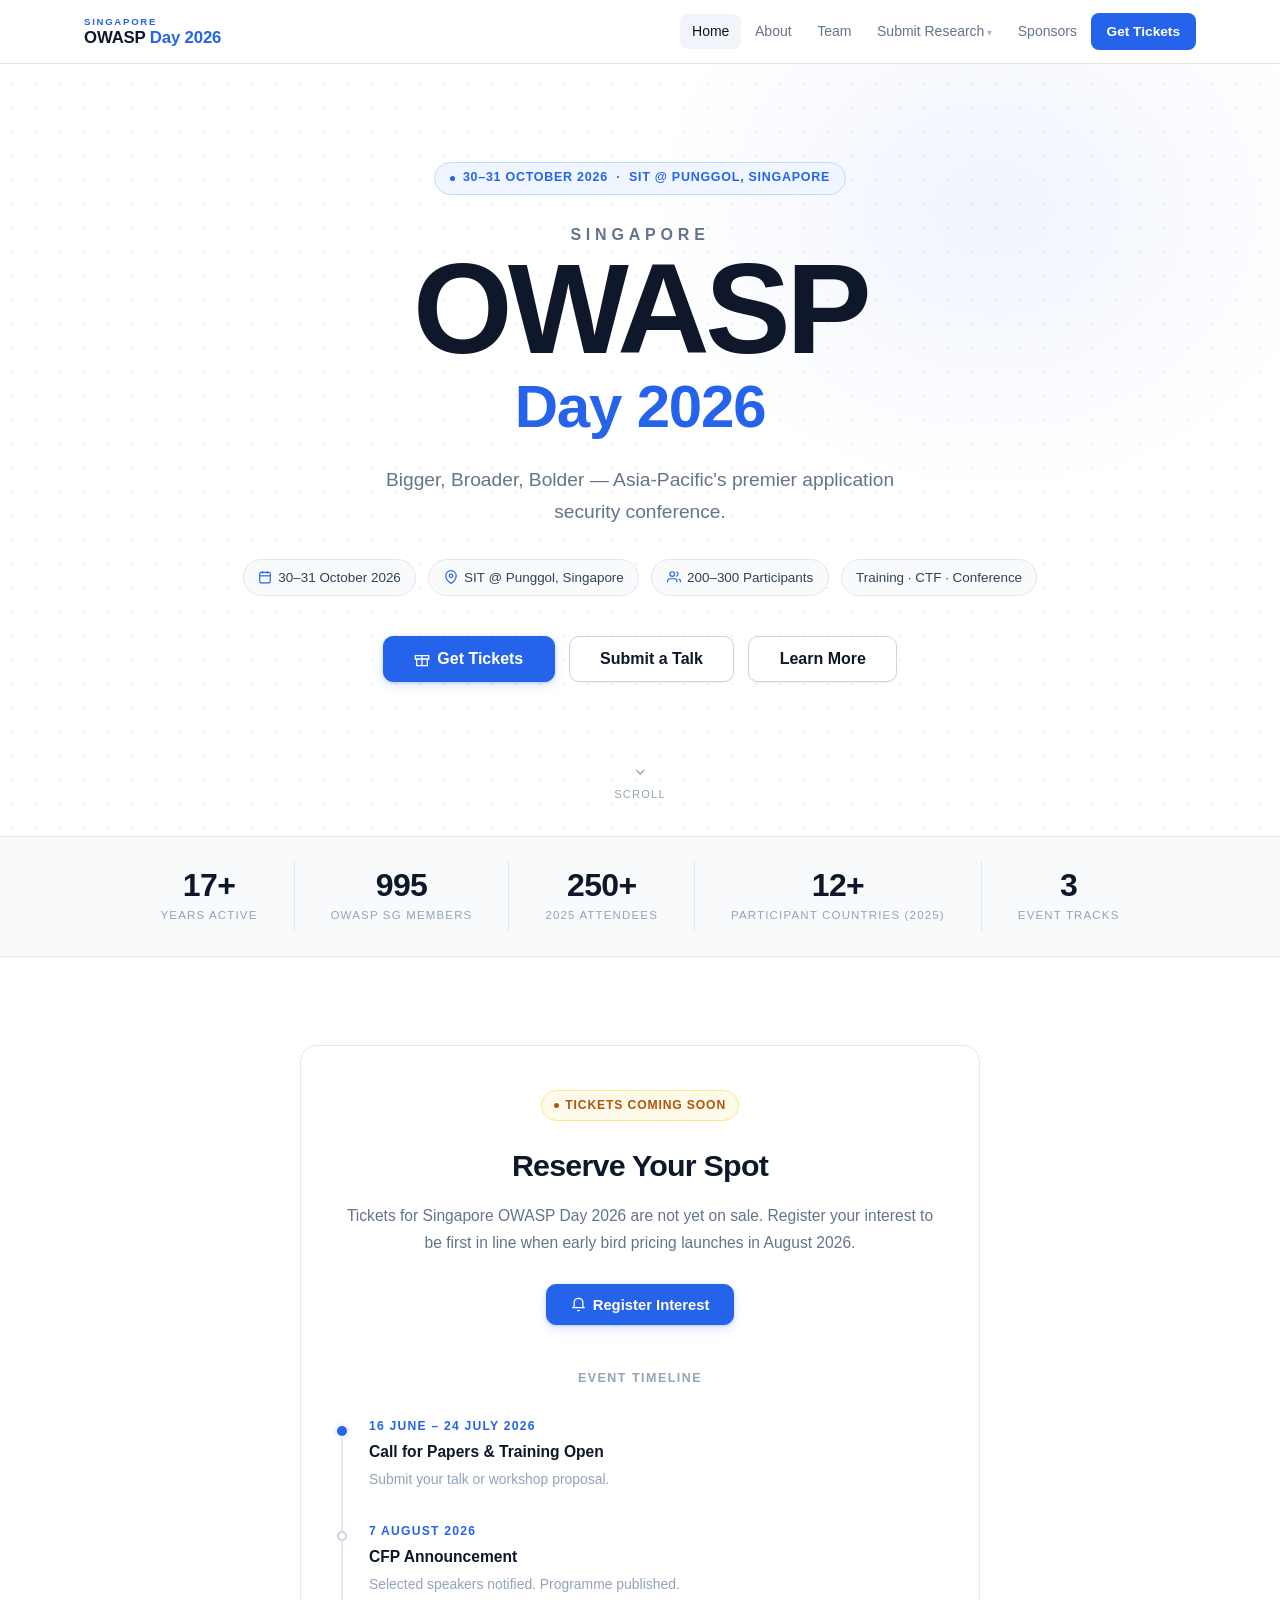
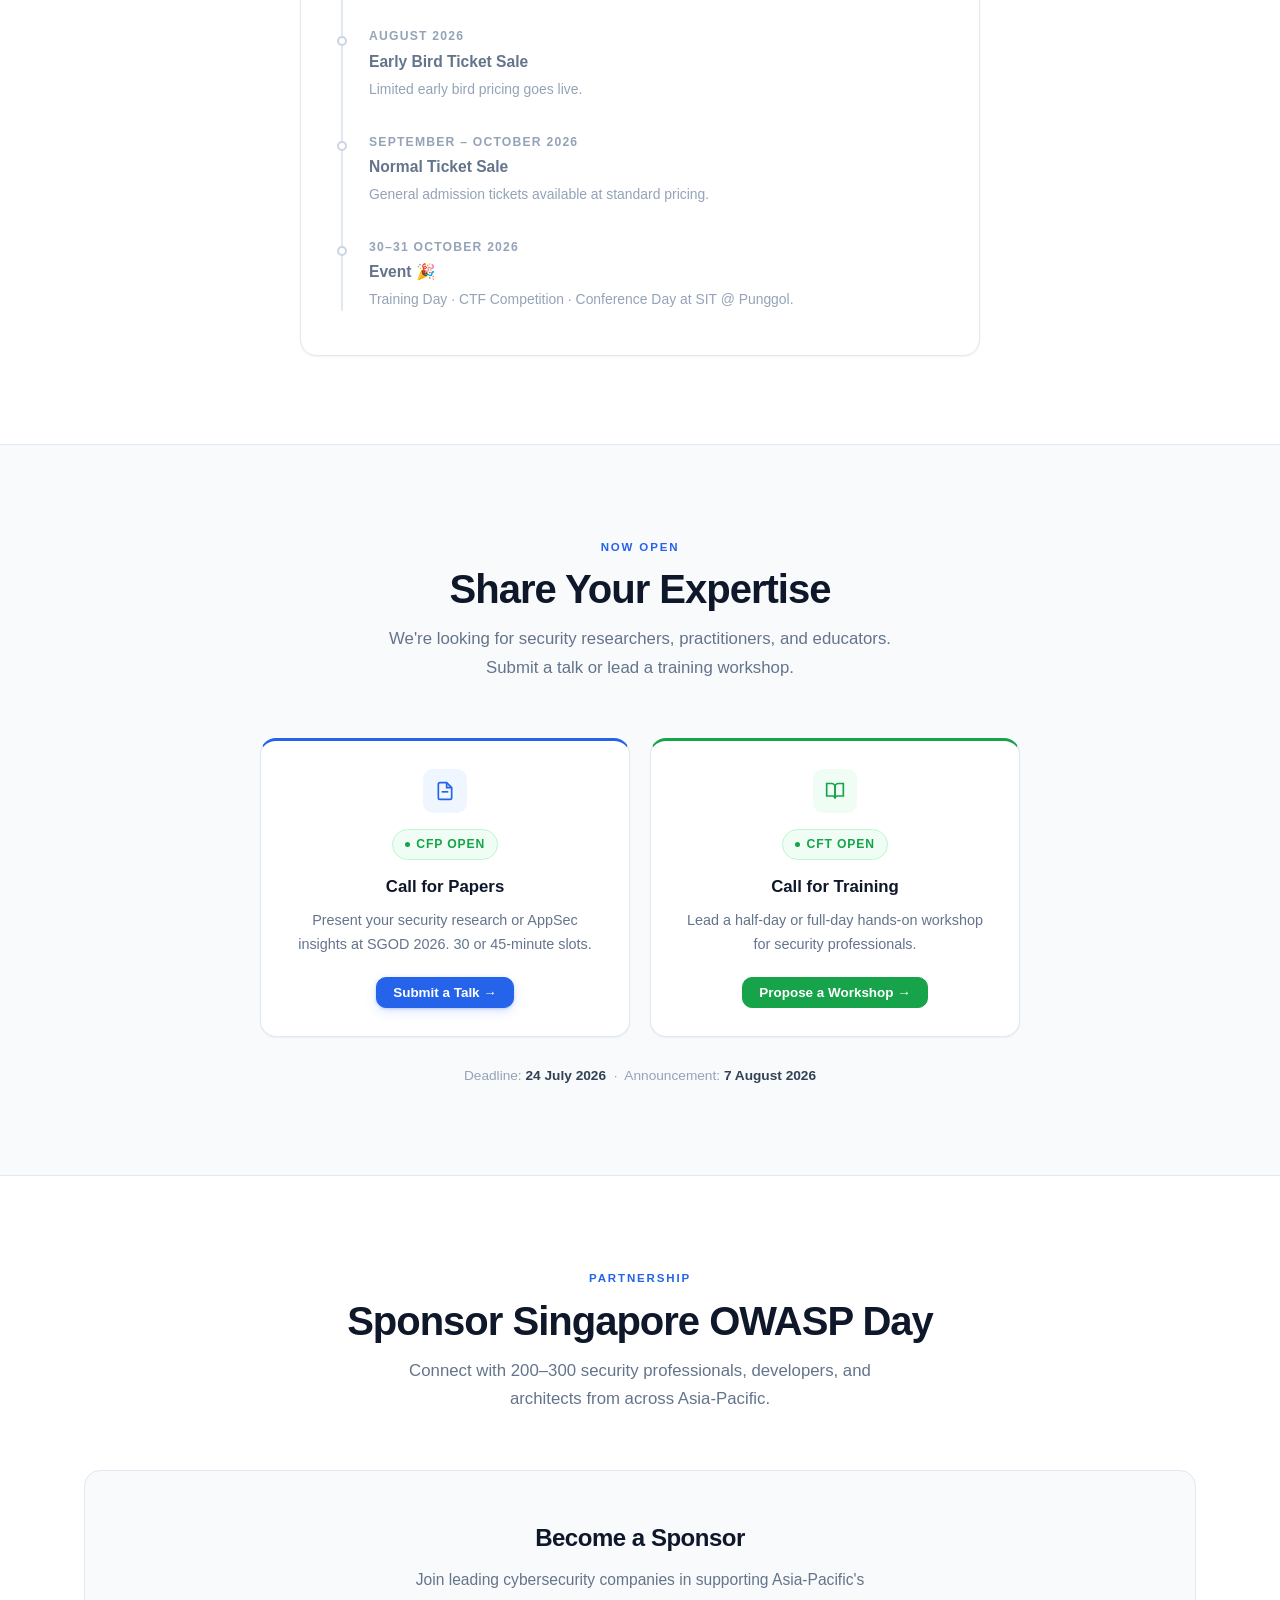
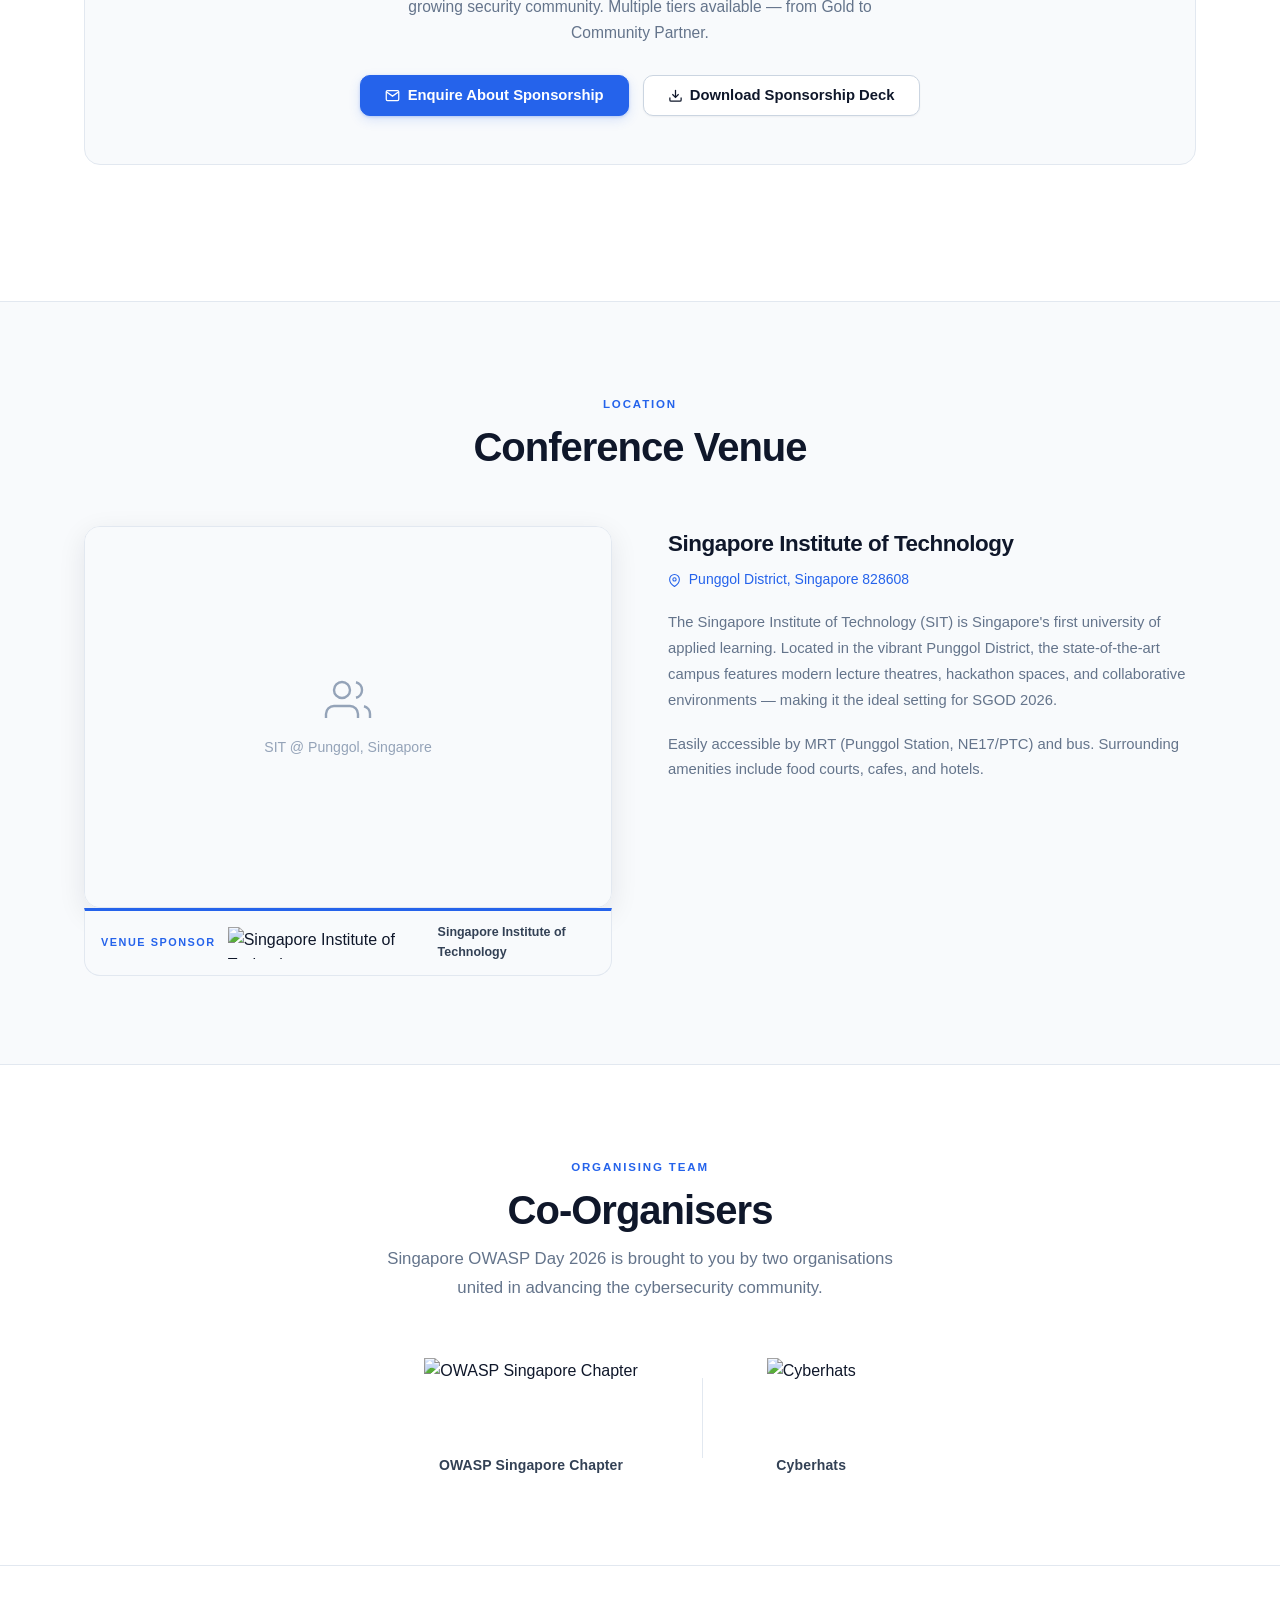
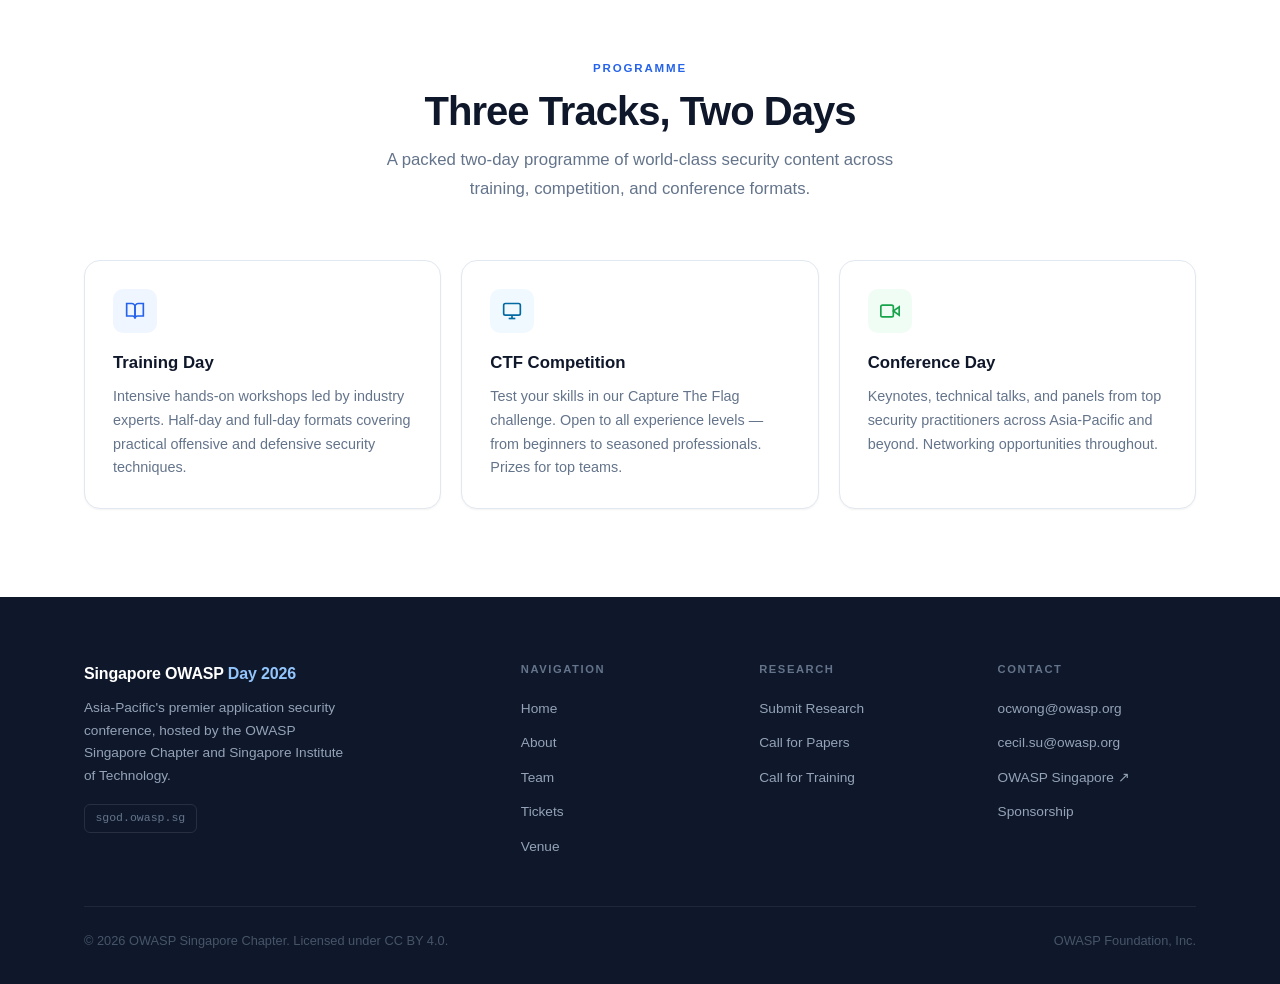
==== commit cf78b194: "feat: update CFP/CFT dates, links, contacts, and team page - CFP & CFT open period: 16 June – 24 Jul" ====
--- a/index.html
+++ b/index.html
@@ -3,13 +3,13 @@
 <head>
   <meta charset="UTF-8" />
   <meta name="viewport" content="width=device-width, initial-scale=1.0" />
-  <title>Singapore OWASP Day 2026 — Security Conference</title>
-  <meta name="description" content="Singapore OWASP Day 2026 — Asia-Pacific's premier application security conference. Training Day · CTF Competition · Conference Day. September–October 2026, SIT Punggol." />
-  <meta property="og:title" content="Singapore OWASP Day 2026" />
-  <meta property="og:description" content="Asia-Pacific's premier application security conference — Sep/Oct 2026, SIT @ Punggol, Singapore." />
-  <meta property="og:type" content="website" />
-  <meta property="og:url" content="https://sgod.owasp.sg/" />
-  <meta name="theme-color" content="#04091a" />
+  <title>Singapore OWASP Day 2026 — Application Security Conference</title>
+  <meta name="description" content="Singapore OWASP Day 2026 — Asia-Pacific's premier application security conference. Training Day · CTF Competition · Conference Day. 30–31 October 2026, SIT @ Punggol." />
+  <meta property="og:title"       content="Singapore OWASP Day 2026" />
+  <meta property="og:description" content="Asia-Pacific's premier application security conference — 30–31 October 2026, SIT @ Punggol, Singapore." />
+  <meta property="og:type"        content="website" />
+  <meta property="og:url"         content="https://sgod.owasp.sg/" />
+  <meta name="theme-color"        content="#ffffff" />
   <link rel="stylesheet" href="css/style.css" />
 </head>
 <body>
@@ -21,24 +21,22 @@
         <span class="nav-brand-sg">Singapore</span>
         <span class="nav-brand-main">OWASP <span>Day 2026</span></span>
       </a>
-
       <button class="nav-toggle" aria-expanded="false" aria-controls="nav-menu" aria-label="Toggle navigation">
         <span></span><span></span><span></span>
       </button>
-
       <ul class="nav-menu" id="nav-menu" role="list">
-        <li><a href="index.html" class="nav-link">Home</a></li>
-        <li><a href="about.html" class="nav-link">About</a></li>
-        <li><a href="team.html" class="nav-link">Team</a></li>
+        <li><a href="index.html"          class="nav-link">Home</a></li>
+        <li><a href="about.html"          class="nav-link">About</a></li>
+        <li><a href="team.html"           class="nav-link">Team</a></li>
         <li class="nav-dropdown">
-          <a href="submit-research.html" class="nav-link">Submit Research</a>
+          <a href="submit-research.html"  class="nav-link">Submit Research</a>
           <ul class="nav-dropdown-menu" role="list">
             <li><a href="cfp.html">Call for Papers</a></li>
             <li><a href="cft.html">Call for Training</a></li>
           </ul>
         </li>
-        <li><a href="#sponsors" class="nav-link">Sponsors</a></li>
-        <li><a href="#tickets" class="nav-cta btn btn-sm">Get Tickets</a></li>
+        <li><a href="#sponsors"           class="nav-link">Sponsors</a></li>
+        <li><a href="#tickets"            class="nav-cta">Get Tickets</a></li>
       </ul>
     </div>
   </nav>
@@ -46,11 +44,13 @@
   <!-- ===== HERO ===== -->
   <section class="hero" aria-label="Event hero">
     <div class="hero-content container">
-      <div class="hero-eyebrow" aria-label="Event date status">
-        <span class="badge-dot"></span>&nbsp; September – October 2026 &nbsp;·&nbsp; SIT Punggol, Singapore
-      </div>
-
-      <div class="hero-logo" aria-label="Singapore OWASP Day">
+
+      <div class="hero-eyebrow">
+        <span class="badge-dot"></span>
+        30–31 October 2026 &nbsp;·&nbsp; SIT @ Punggol, Singapore
+      </div>
+
+      <div class="hero-logo">
         <span class="hero-logo-sg">Singapore</span>
         <span class="hero-logo-owasp">OWASP</span>
         <span class="hero-logo-day">Day 2026</span>
@@ -58,39 +58,36 @@
 
       <p class="hero-tagline">Bigger, Broader, Bolder — Asia-Pacific's premier application security conference.</p>
 
-      <div class="hero-meta" role="list">
-        <div class="hero-meta-item" role="listitem">
-          <svg width="18" height="18" fill="none" viewBox="0 0 24 24" stroke="currentColor" stroke-width="1.8" aria-hidden="true"><rect x="3" y="4" width="18" height="18" rx="2" ry="2"/><line x1="16" y1="2" x2="16" y2="6"/><line x1="8" y1="2" x2="8" y2="6"/><line x1="3" y1="10" x2="21" y2="10"/></svg>
-          <span><strong>Date:</strong> Sep – Oct 2026 (TBC)</span>
-        </div>
-        <div class="hero-meta-item" role="listitem">
-          <svg width="18" height="18" fill="none" viewBox="0 0 24 24" stroke="currentColor" stroke-width="1.8" aria-hidden="true"><path d="M21 10c0 7-9 13-9 13s-9-6-9-13a9 9 0 0118 0z"/><circle cx="12" cy="10" r="3"/></svg>
-          <span><strong>Venue:</strong> SIT @ Punggol, Singapore</span>
-        </div>
-        <div class="hero-meta-item" role="listitem">
-          <svg width="18" height="18" fill="none" viewBox="0 0 24 24" stroke="currentColor" stroke-width="1.8" aria-hidden="true"><path d="M17 21v-2a4 4 0 00-4-4H5a4 4 0 00-4 4v2"/><circle cx="9" cy="7" r="4"/><path d="M23 21v-2a4 4 0 00-3-3.87M16 3.13a4 4 0 010 7.75"/></svg>
-          <span><strong>200–300</strong> Participants</span>
-        </div>
-        <div class="hero-meta-item" role="listitem">
-          <svg width="18" height="18" fill="none" viewBox="0 0 24 24" stroke="currentColor" stroke-width="1.8" aria-hidden="true"><circle cx="12" cy="12" r="10"/><line x1="2" y1="12" x2="22" y2="12"/><path d="M12 2a15.3 15.3 0 010 20M12 2a15.3 15.3 0 000 20"/></svg>
-          <span><strong>Asia-Pacific</strong> Community</span>
-        </div>
+      <div class="hero-meta">
+        <span class="hero-meta-chip">
+          <svg width="14" height="14" fill="none" viewBox="0 0 24 24" stroke="currentColor" stroke-width="2" aria-hidden="true"><rect x="3" y="4" width="18" height="18" rx="2"/><line x1="16" y1="2" x2="16" y2="6"/><line x1="8" y1="2" x2="8" y2="6"/><line x1="3" y1="10" x2="21" y2="10"/></svg>
+          30–31 October 2026
+        </span>
+        <span class="hero-meta-chip">
+          <svg width="14" height="14" fill="none" viewBox="0 0 24 24" stroke="currentColor" stroke-width="2" aria-hidden="true"><path d="M21 10c0 7-9 13-9 13s-9-6-9-13a9 9 0 0118 0z"/><circle cx="12" cy="10" r="3"/></svg>
+          SIT @ Punggol, Singapore
+        </span>
+        <span class="hero-meta-chip">
+          <svg width="14" height="14" fill="none" viewBox="0 0 24 24" stroke="currentColor" stroke-width="2" aria-hidden="true"><path d="M17 21v-2a4 4 0 00-4-4H5a4 4 0 00-4 4v2"/><circle cx="9" cy="7" r="4"/><path d="M23 21v-2a4 4 0 00-3-3.87M16 3.13a4 4 0 010 7.75"/></svg>
+          200–300 Participants
+        </span>
+        <span class="hero-meta-chip">
+          Training · CTF · Conference
+        </span>
       </div>
 
       <div class="hero-ctas">
         <a href="#tickets" class="btn btn-primary btn-lg">
-          <svg width="18" height="18" fill="none" viewBox="0 0 24 24" stroke="currentColor" stroke-width="2" aria-hidden="true"><path d="M20 12V22H4V12"/><path d="M22 7H2v5h20V7z"/><path d="M12 22V7"/><path d="M12 7H7.5a2.5 2.5 0 010-5C11 2 12 7 12 7z"/><path d="M12 7h4.5a2.5 2.5 0 000-5C13 2 12 7 12 7z"/></svg>
+          <svg width="16" height="16" fill="none" viewBox="0 0 24 24" stroke="currentColor" stroke-width="2" aria-hidden="true"><path d="M20 12V22H4V12"/><path d="M22 7H2v5h20V7z"/><path d="M12 22V7"/></svg>
           Get Tickets
         </a>
-        <a href="cfp.html" class="btn btn-secondary btn-lg">
-          <svg width="18" height="18" fill="none" viewBox="0 0 24 24" stroke="currentColor" stroke-width="2" aria-hidden="true"><path d="M14 2H6a2 2 0 00-2 2v16a2 2 0 002 2h12a2 2 0 002-2V8z"/><polyline points="14 2 14 8 20 8"/><line x1="16" y1="13" x2="8" y2="13"/><line x1="16" y1="17" x2="8" y2="17"/><polyline points="10 9 9 9 8 9"/></svg>
-          Submit a Talk
-        </a>
+        <a href="cfp.html" class="btn btn-secondary btn-lg">Submit a Talk</a>
         <a href="about.html" class="btn btn-secondary btn-lg">Learn More</a>
       </div>
+
     </div>
     <div class="scroll-indicator" aria-hidden="true">
-      <svg width="18" height="18" fill="none" viewBox="0 0 24 24" stroke="currentColor" stroke-width="2"><polyline points="6 9 12 15 18 9"/></svg>
+      <svg width="16" height="16" fill="none" viewBox="0 0 24 24" stroke="currentColor" stroke-width="2"><polyline points="6 9 12 15 18 9"/></svg>
       Scroll
     </div>
   </section>
@@ -101,7 +98,7 @@
       <div class="stat-item"><span class="stat-value">17+</span><span class="stat-label">Years Active</span></div>
       <div class="stat-item"><span class="stat-value">995</span><span class="stat-label">OWASP SG Members</span></div>
       <div class="stat-item"><span class="stat-value">250+</span><span class="stat-label">2025 Attendees</span></div>
-      <div class="stat-item"><span class="stat-value">12+</span><span class="stat-label">Countries (2025)</span></div>
+      <div class="stat-item"><span class="stat-value">12+</span><span class="stat-label">Participant Countries (2025)</span></div>
       <div class="stat-item"><span class="stat-value">3</span><span class="stat-label">Event Tracks</span></div>
     </div>
   </div>
@@ -112,42 +109,47 @@
     <section class="section" id="tickets" aria-labelledby="tickets-heading">
       <div class="container">
         <div class="card ticket-card fade-in">
-          <div class="badge badge-coming-soon">
+          <span class="badge badge-coming-soon">
             <span class="badge-dot"></span>
             Tickets Coming Soon
-          </div>
-          <h2 class="ticket-card-title" id="tickets-heading">Register Your Spot</h2>
+          </span>
+          <h2 class="ticket-card-title" id="tickets-heading">Reserve Your Spot</h2>
           <p class="ticket-card-body">
-            Tickets for Singapore OWASP Day 2026 are not yet on sale. Register your interest now and be the first to know when registration opens — including early bird pricing.
+            Tickets for Singapore OWASP Day 2026 are not yet on sale. Register your interest to be first in line when early bird pricing launches in August 2026.
           </p>
-          <div style="display:flex;gap:1rem;justify-content:center;flex-wrap:wrap;margin-bottom:2.5rem;">
+          <div style="display:flex;gap:0.875rem;justify-content:center;flex-wrap:wrap;margin-bottom:2.75rem;">
             <a href="https://forms.gle/Qqp3eZWaVeAgdLPQ8" target="_blank" rel="noopener" class="btn btn-primary">
-              <svg width="16" height="16" fill="none" viewBox="0 0 24 24" stroke="currentColor" stroke-width="2" aria-hidden="true"><path d="M22 17H2a3 3 0 003-3V9a7 7 0 0114 0v5a3 3 0 003 3z"/><path d="M13.73 21a2 2 0 01-3.46 0"/></svg>
+              <svg width="15" height="15" fill="none" viewBox="0 0 24 24" stroke="currentColor" stroke-width="2" aria-hidden="true"><path d="M22 17H2a3 3 0 003-3V9a7 7 0 0114 0v5a3 3 0 003 3z"/><path d="M13.73 21a2 2 0 01-3.46 0"/></svg>
               Register Interest
             </a>
           </div>
 
-          <h3 style="font-size:1rem;font-weight:700;margin-bottom:1.5rem;color:var(--text-secondary);">Event Timeline</h3>
+          <h3 style="font-size:0.78rem;font-weight:700;letter-spacing:0.12em;text-transform:uppercase;color:var(--text-4);margin-bottom:1.75rem;">Event Timeline</h3>
           <div class="timeline" style="text-align:left;">
             <div class="timeline-item active">
-              <div class="timeline-date">1 June – 15 July 2026</div>
+              <div class="timeline-date">16 June – 24 July 2026</div>
               <div class="timeline-title">Call for Papers &amp; Training Open</div>
-              <div class="timeline-desc">Submit your talk or training proposal.</div>
+              <div class="timeline-desc">Submit your talk or workshop proposal.</div>
             </div>
             <div class="timeline-item">
-              <div class="timeline-date">30 July 2026</div>
+              <div class="timeline-date">7 August 2026</div>
               <div class="timeline-title">CFP Announcement</div>
-              <div class="timeline-desc">Selected speakers notified.</div>
+              <div class="timeline-desc">Selected speakers notified. Programme published.</div>
             </div>
             <div class="timeline-item future">
               <div class="timeline-date">August 2026</div>
-              <div class="timeline-title">Early Bird Tickets</div>
-              <div class="timeline-desc">Limited early bird pricing available.</div>
+              <div class="timeline-title">Early Bird Ticket Sale</div>
+              <div class="timeline-desc">Limited early bird pricing goes live.</div>
             </div>
             <div class="timeline-item future">
               <div class="timeline-date">September – October 2026</div>
-              <div class="timeline-title">Normal Ticket Sale &amp; Event</div>
-              <div class="timeline-desc">Full-price tickets. Training Day · CTF · Conference Day.</div>
+              <div class="timeline-title">Normal Ticket Sale</div>
+              <div class="timeline-desc">General admission tickets available at standard pricing.</div>
+            </div>
+            <div class="timeline-item future">
+              <div class="timeline-date">30–31 October 2026</div>
+              <div class="timeline-title">Event 🎉</div>
+              <div class="timeline-desc">Training Day · CTF Competition · Conference Day at SIT @ Punggol.</div>
             </div>
           </div>
         </div>
@@ -160,37 +162,33 @@
     <section class="section section-alt" aria-labelledby="cfp-promo-heading">
       <div class="container">
         <div class="section-header fade-in">
-          <span class="section-label">Open Now</span>
-          <h2 class="section-title" id="cfp-promo-heading">Share Your Knowledge</h2>
+          <span class="section-label">Now Open</span>
+          <h2 class="section-title" id="cfp-promo-heading">Share Your Expertise</h2>
           <p class="section-desc">We're looking for security researchers, practitioners, and educators. Submit a talk or lead a training workshop.</p>
         </div>
-        <div class="grid-2 fade-in">
-          <div class="card" style="text-align:center;">
-            <div class="card-icon card-icon-blue" style="margin:0 auto 1.25rem;">
-              <svg width="24" height="24" fill="none" viewBox="0 0 24 24" stroke="currentColor" stroke-width="2" aria-hidden="true"><path d="M14 2H6a2 2 0 00-2 2v16a2 2 0 002 2h12a2 2 0 002-2V8z"/><polyline points="14 2 14 8 20 8"/><line x1="16" y1="13" x2="8" y2="13"/><line x1="16" y1="17" x2="8" y2="17"/></svg>
-            </div>
-            <div class="badge badge-open" style="margin-bottom:1rem;">
-              <span class="badge-dot"></span> CFP Open
-            </div>
+        <div class="grid-2 fade-in" style="max-width:760px;margin:0 auto;">
+          <div class="card" style="text-align:center;border-top:3px solid var(--blue);">
+            <div class="card-icon card-icon-blue" style="margin:0 auto 1rem;">
+              <svg width="20" height="20" fill="none" viewBox="0 0 24 24" stroke="currentColor" stroke-width="2" aria-hidden="true"><path d="M14 2H6a2 2 0 00-2 2v16a2 2 0 002 2h12a2 2 0 002-2V8z"/><polyline points="14 2 14 8 20 8"/><line x1="16" y1="13" x2="8" y2="13"/></svg>
+            </div>
+            <span class="badge badge-open" style="margin-bottom:0.875rem;"><span class="badge-dot"></span> CFP Open</span>
             <h3 class="card-title">Call for Papers</h3>
-            <p class="card-body" style="margin-bottom:1.5rem;">Present your security research, vulnerability disclosures, or AppSec insights at SGOD 2026.</p>
-            <a href="cfp.html" class="btn btn-primary">Submit a Talk →</a>
-          </div>
-          <div class="card" style="text-align:center;">
-            <div class="card-icon card-icon-green" style="margin:0 auto 1.25rem;">
-              <svg width="24" height="24" fill="none" viewBox="0 0 24 24" stroke="currentColor" stroke-width="2" aria-hidden="true"><path d="M2 3h6a4 4 0 014 4v14a3 3 0 00-3-3H2z"/><path d="M22 3h-6a4 4 0 00-4 4v14a3 3 0 013-3h7z"/></svg>
-            </div>
-            <div class="badge badge-open" style="margin-bottom:1rem;">
-              <span class="badge-dot"></span> CFT Open
-            </div>
+            <p class="card-body" style="margin-bottom:1.25rem;">Present your security research or AppSec insights at SGOD 2026. 30 or 45-minute slots.</p>
+            <a href="cfp.html" class="btn btn-primary btn-sm">Submit a Talk →</a>
+          </div>
+          <div class="card" style="text-align:center;border-top:3px solid var(--green);">
+            <div class="card-icon card-icon-green" style="margin:0 auto 1rem;">
+              <svg width="20" height="20" fill="none" viewBox="0 0 24 24" stroke="currentColor" stroke-width="2" aria-hidden="true"><path d="M2 3h6a4 4 0 014 4v14a3 3 0 00-3-3H2z"/><path d="M22 3h-6a4 4 0 00-4 4v14a3 3 0 013-3h7z"/></svg>
+            </div>
+            <span class="badge badge-open" style="margin-bottom:0.875rem;"><span class="badge-dot"></span> CFT Open</span>
             <h3 class="card-title">Call for Training</h3>
-            <p class="card-body" style="margin-bottom:1.5rem;">Lead a half-day or full-day hands-on workshop for security professionals and developers.</p>
-            <a href="cft.html" class="btn btn-green">Propose a Workshop →</a>
-          </div>
-        </div>
-        <div style="text-align:center;margin-top:2rem;">
-          <p style="color:var(--text-muted);font-size:0.9rem;">Deadline: <strong style="color:var(--text-secondary);">15 July 2026</strong> &nbsp;·&nbsp; Announcement: <strong style="color:var(--text-secondary);">30 July 2026</strong></p>
-        </div>
+            <p class="card-body" style="margin-bottom:1.25rem;">Lead a half-day or full-day hands-on workshop for security professionals.</p>
+            <a href="cft.html" class="btn btn-green btn-sm">Propose a Workshop →</a>
+          </div>
+        </div>
+        <p style="text-align:center;margin-top:1.75rem;color:var(--text-4);font-size:0.855rem;">
+          Deadline: <strong style="color:var(--text-2);">24 July 2026</strong> &nbsp;·&nbsp; Announcement: <strong style="color:var(--text-2);">7 August 2026</strong>
+        </p>
       </div>
     </section>
 
@@ -202,47 +200,24 @@
         <div class="section-header fade-in">
           <span class="section-label">Partnership</span>
           <h2 class="section-title" id="sponsors-heading">Sponsor Singapore OWASP Day</h2>
-          <p class="section-desc">Connect your brand with 200–300 security professionals, developers, and architects from across Asia-Pacific.</p>
+          <p class="section-desc">Connect with 200–300 security professionals, developers, and architects from across Asia-Pacific.</p>
         </div>
 
         <div class="sponsor-cta-card fade-in">
           <h3>Become a Sponsor</h3>
-          <p>Join leading cybersecurity companies in supporting Asia-Pacific's growing security community. Multiple sponsorship tiers available — from Gold to Community Partner.</p>
-          <div style="display:flex;gap:1rem;justify-content:center;flex-wrap:wrap;">
-            <a href="mailto:ocwong@owasp.org?subject=SGOD 2026 Sponsorship Enquiry" class="btn btn-primary">
-              <svg width="16" height="16" fill="none" viewBox="0 0 24 24" stroke="currentColor" stroke-width="2" aria-hidden="true"><path d="M4 4h16c1.1 0 2 .9 2 2v12c0 1.1-.9 2-2 2H4c-1.1 0-2-.9-2-2V6c0-1.1.9-2 2-2z"/><polyline points="22,6 12,13 2,6"/></svg>
+          <p>Join leading cybersecurity companies in supporting Asia-Pacific's growing security community. Multiple tiers available — from Gold to Community Partner.</p>
+          <div style="display:flex;gap:0.875rem;justify-content:center;flex-wrap:wrap;">
+            <a href="mailto:indrajeet.bhuyan@owasp.org?subject=SGOD 2026 Sponsorship Enquiry" class="btn btn-primary">
+              <svg width="15" height="15" fill="none" viewBox="0 0 24 24" stroke="currentColor" stroke-width="2" aria-hidden="true"><path d="M4 4h16c1.1 0 2 .9 2 2v12c0 1.1-.9 2-2 2H4c-1.1 0-2-.9-2-2V6c0-1.1.9-2 2-2z"/><polyline points="22,6 12,13 2,6"/></svg>
               Enquire About Sponsorship
             </a>
-            <a href="#" class="btn btn-secondary" aria-label="Download Sponsorship Deck (PDF)">
-              <svg width="16" height="16" fill="none" viewBox="0 0 24 24" stroke="currentColor" stroke-width="2" aria-hidden="true"><path d="M21 15v4a2 2 0 01-2 2H5a2 2 0 01-2-2v-4"/><polyline points="7 10 12 15 17 10"/><line x1="12" y1="15" x2="12" y2="3"/></svg>
+            <a href="SGOD 2026 Sponsorship Deck.pdf" download class="btn btn-secondary">
+              <svg width="15" height="15" fill="none" viewBox="0 0 24 24" stroke="currentColor" stroke-width="2" aria-hidden="true"><path d="M21 15v4a2 2 0 01-2 2H5a2 2 0 01-2-2v-4"/><polyline points="7 10 12 15 17 10"/><line x1="12" y1="15" x2="12" y2="3"/></svg>
               Download Sponsorship Deck
             </a>
           </div>
         </div>
 
-        <p class="past-sponsors-title">Past Sponsors &amp; Supporters</p>
-        <div class="sponsors-grid fade-in">
-          <span class="sponsor-pill">Aikido</span>
-          <span class="sponsor-pill">HackerOne</span>
-          <span class="sponsor-pill">Practical DevSecOps</span>
-          <span class="sponsor-pill">Promon</span>
-          <span class="sponsor-pill">SECDIM</span>
-          <span class="sponsor-pill">Semgrep</span>
-          <span class="sponsor-pill">SquareX</span>
-          <span class="sponsor-pill">Appdome</span>
-          <span class="sponsor-pill">Cyber Cohesion</span>
-          <span class="sponsor-pill">CREST</span>
-          <span class="sponsor-pill">NDH4TS / DIVO Quarter</span>
-          <span class="sponsor-pill">SecurityBeat Community</span>
-          <span class="sponsor-pill">HRS Talents</span>
-          <span class="sponsor-pill">div0 Cybersecurity</span>
-          <span class="sponsor-pill">Clutch</span>
-          <span class="sponsor-pill">GovTech Singapore</span>
-          <span class="sponsor-pill">ISC² Malaysia</span>
-          <span class="sponsor-pill">ISC² Singapore</span>
-          <span class="sponsor-pill">Warzone</span>
-          <span class="sponsor-pill">ISACA Singapore</span>
-        </div>
       </div>
     </section>
 
@@ -256,35 +231,54 @@
           <h2 class="section-title" id="venue-heading">Conference Venue</h2>
         </div>
         <div class="venue-grid fade-in">
-          <div class="venue-image-wrap">
-            <img src="images/sit-punggol.jpg" alt="Singapore Institute of Technology campus at Punggol" class="venue-img" loading="lazy" />
+          <div class="venue-left">
+            <div class="venue-image-wrap">
+              <img src="images/SIT-building.jpg"
+                   alt="Singapore Institute of Technology campus at Punggol"
+                   class="venue-img" loading="lazy" />
+            </div>
+            <div class="venue-partner-block">
+              <span class="venue-partner-label">Venue Sponsor</span>
+              <img src="images/SIT_Logo.PNG" alt="Singapore Institute of Technology" class="venue-partner-img">
+              <span class="venue-partner-name">Singapore Institute of Technology</span>
+            </div>
           </div>
           <div class="venue-info">
             <h3>Singapore Institute of Technology</h3>
             <p class="venue-address">
-              <svg width="14" height="14" fill="none" viewBox="0 0 24 24" stroke="currentColor" stroke-width="2" style="vertical-align:middle;" aria-hidden="true"><path d="M21 10c0 7-9 13-9 13s-9-6-9-13a9 9 0 0118 0z"/><circle cx="12" cy="10" r="3"/></svg>
-              &nbsp; Punggol District, Singapore 828608
+              <svg width="13" height="13" fill="none" viewBox="0 0 24 24" stroke="currentColor" stroke-width="2" style="vertical-align:middle;" aria-hidden="true"><path d="M21 10c0 7-9 13-9 13s-9-6-9-13a9 9 0 0118 0z"/><circle cx="12" cy="10" r="3"/></svg>
+              &nbsp;Punggol District, Singapore 828608
             </p>
             <p class="venue-desc">
-              The Singapore Institute of Technology (SIT) is Singapore's first university of applied learning. Located in the vibrant Punggol District, the state-of-the-art campus features modern lecture theatres, hackathon spaces, and collaborative learning environments — making it the perfect setting for SGOD 2026.
+              The Singapore Institute of Technology (SIT) is Singapore's first university of applied learning. Located in the vibrant Punggol District, the state-of-the-art campus features modern lecture theatres, hackathon spaces, and collaborative environments — making it the ideal setting for SGOD 2026.
             </p>
             <p class="venue-desc">
-              Easily accessible by MRT (Punggol Station, NE17/PTC) and bus. Ample surrounding amenities including food courts, cafes, and hotels.
+              Easily accessible by MRT (Punggol Station, NE17/PTC) and bus. Surrounding amenities include food courts, cafes, and hotels.
             </p>
-            <div class="co-org-section">
-              <p class="co-org-label">Co-organised by</p>
-              <div class="co-org-logos">
-                <div class="co-org-logo co-org-owasp">
-                  <span class="co-org-logo-mark">OWASP</span>
-                  <span class="co-org-logo-name">Singapore Chapter</span>
-                </div>
-                <div class="co-org-divider" aria-hidden="true"></div>
-                <div class="co-org-logo co-org-sit">
-                  <span class="co-org-logo-mark">SiT</span>
-                  <span class="co-org-logo-name">Singapore Institute of Technology</span>
-                </div>
-              </div>
-            </div>
+          </div>
+        </div>
+      </div>
+    </section>
+
+    <div class="divider"></div>
+
+    <!-- ===== CO-ORGANISERS ===== -->
+    <section class="section" id="co-organisers" aria-labelledby="co-org-heading">
+      <div class="container">
+        <div class="section-header fade-in">
+          <span class="section-label">Organising Team</span>
+          <h2 class="section-title" id="co-org-heading">Co-Organisers</h2>
+          <p class="section-desc">Singapore OWASP Day 2026 is brought to you by two organisations united in advancing the cybersecurity community.</p>
+        </div>
+        <div class="org-logos-row fade-in">
+          <div class="org-logo-card">
+            <img src="images/owasp b on w.png" alt="OWASP Singapore Chapter" class="org-logo-img">
+            <p class="org-logo-name">OWASP Singapore Chapter</p>
+          </div>
+          <div class="org-logo-divider" aria-hidden="true"></div>
+          <div class="org-logo-card">
+            <img src="images/SIT_CYBERH4TS_whitebg(Official).png" alt="Cyberhats" class="org-logo-img">
+            <p class="org-logo-name">Cyberhats</p>
           </div>
         </div>
       </div>
@@ -297,30 +291,30 @@
       <div class="container">
         <div class="section-header fade-in">
           <span class="section-label">Programme</span>
-          <h2 class="section-title" id="expect-heading">What to Expect</h2>
-          <p class="section-desc">Three tracks over two days packed with world-class security content.</p>
+          <h2 class="section-title" id="expect-heading">Three Tracks, Two Days</h2>
+          <p class="section-desc">A packed two-day programme of world-class security content across training, competition, and conference formats.</p>
         </div>
         <div class="grid-3 fade-in">
           <div class="card">
             <div class="card-icon card-icon-blue">
-              <svg width="22" height="22" fill="none" viewBox="0 0 24 24" stroke="currentColor" stroke-width="2" aria-hidden="true"><path d="M2 3h6a4 4 0 014 4v14a3 3 0 00-3-3H2z"/><path d="M22 3h-6a4 4 0 00-4 4v14a3 3 0 013-3h7z"/></svg>
+              <svg width="20" height="20" fill="none" viewBox="0 0 24 24" stroke="currentColor" stroke-width="2" aria-hidden="true"><path d="M2 3h6a4 4 0 014 4v14a3 3 0 00-3-3H2z"/><path d="M22 3h-6a4 4 0 00-4 4v14a3 3 0 013-3h7z"/></svg>
             </div>
             <h3 class="card-title">Training Day</h3>
             <p class="card-body">Intensive hands-on workshops led by industry experts. Half-day and full-day formats covering practical offensive and defensive security techniques.</p>
           </div>
           <div class="card">
             <div class="card-icon card-icon-cyan">
-              <svg width="22" height="22" fill="none" viewBox="0 0 24 24" stroke="currentColor" stroke-width="2" aria-hidden="true"><rect x="2" y="3" width="20" height="14" rx="2" ry="2"/><line x1="8" y1="21" x2="16" y2="21"/><line x1="12" y1="17" x2="12" y2="21"/></svg>
+              <svg width="20" height="20" fill="none" viewBox="0 0 24 24" stroke="currentColor" stroke-width="2" aria-hidden="true"><rect x="2" y="3" width="20" height="14" rx="2"/><line x1="8" y1="21" x2="16" y2="21"/><line x1="12" y1="17" x2="12" y2="21"/></svg>
             </div>
             <h3 class="card-title">CTF Competition</h3>
-            <p class="card-body">Test your skills in our Capture The Flag challenge. Open to all experience levels — beginners to seasoned professionals. Prizes for top teams.</p>
+            <p class="card-body">Test your skills in our Capture The Flag challenge. Open to all experience levels — from beginners to seasoned professionals. Prizes for top teams.</p>
           </div>
           <div class="card">
             <div class="card-icon card-icon-green">
-              <svg width="22" height="22" fill="none" viewBox="0 0 24 24" stroke="currentColor" stroke-width="2" aria-hidden="true"><polygon points="23 7 16 12 23 17 23 7"/><rect x="1" y="5" width="15" height="14" rx="2" ry="2"/></svg>
+              <svg width="20" height="20" fill="none" viewBox="0 0 24 24" stroke="currentColor" stroke-width="2" aria-hidden="true"><polygon points="23 7 16 12 23 17 23 7"/><rect x="1" y="5" width="15" height="14" rx="2"/></svg>
             </div>
             <h3 class="card-title">Conference Day</h3>
-            <p class="card-body">Keynotes, technical talks, and panels from top security practitioners across the Asia-Pacific region and beyond. Networking opportunities throughout.</p>
+            <p class="card-body">Keynotes, technical talks, and panels from top security practitioners across Asia-Pacific and beyond. Networking opportunities throughout.</p>
           </div>
         </div>
       </div>
@@ -360,19 +354,14 @@
           <ul class="footer-links">
             <li><a href="mailto:ocwong@owasp.org">ocwong@owasp.org</a></li>
             <li><a href="mailto:cecil.su@owasp.org">cecil.su@owasp.org</a></li>
-            <li><a href="https://owasp.org/www-chapter-singapore/" target="_blank" rel="noopener">OWASP Singapore Chapter ↗</a></li>
+            <li><a href="https://owasp.org/www-chapter-singapore/" target="_blank" rel="noopener">OWASP Singapore ↗</a></li>
             <li><a href="#sponsors">Sponsorship</a></li>
           </ul>
         </div>
       </div>
       <div class="footer-bottom">
-        <p class="footer-copy">
-          © <span class="js-year"></span> OWASP Singapore Chapter. Licensed under
-          <a href="https://creativecommons.org/licenses/by/4.0/" target="_blank" rel="noopener">CC BY 4.0</a>.
-        </p>
-        <p class="footer-copy">
-          <a href="https://owasp.org" target="_blank" rel="noopener">OWASP Foundation, Inc.</a>
-        </p>
+        <p class="footer-copy">© <span class="js-year"></span> OWASP Singapore Chapter. Licensed under <a href="https://creativecommons.org/licenses/by/4.0/" target="_blank" rel="noopener">CC BY 4.0</a>.</p>
+        <p class="footer-copy"><a href="https://owasp.org" target="_blank" rel="noopener">OWASP Foundation, Inc.</a></p>
       </div>
     </div>
   </footer>
--- a/css/style.css
+++ b/css/style.css
@@ -1,67 +1,79 @@
 /* ==========================================================================
-   Singapore OWASP Day 2026 — Shared Stylesheet
+   Singapore OWASP Day 2026 — Clean Minimalist Stylesheet
    ========================================================================== */
 
-/* ===== CSS VARIABLES ===== */
+/* ===== VARIABLES ===== */
 :root {
-  --bg-base:       #04091a;
-  --bg-section:    #060e22;
-  --bg-card:       rgba(7, 14, 34, 0.92);
-  --accent-blue:   #1e6fff;
-  --accent-cyan:   #00c8ff;
-  --accent-green:  #00e676;
-  --accent-purple: #7c3aed;
-  --text-primary:  #e8eeff;
-  --text-secondary:#94afd4;
-  --text-muted:    #5a7095;
-  --border:        rgba(0, 200, 255, 0.14);
-  --border-hover:  rgba(0, 200, 255, 0.40);
-  --glow-blue:     rgba(30, 111, 255, 0.30);
-  --glow-cyan:     rgba(0, 200, 255, 0.20);
-  --shadow-card:   0 6px 32px rgba(0, 0, 0, 0.55);
-  --nav-height:    70px;
-  --radius:        12px;
-  --radius-lg:     20px;
-  --transition:    all 0.25s ease;
-  --max-width:     1200px;
+  --white:        #ffffff;
+  --bg:           #ffffff;
+  --bg-subtle:    #f8fafc;
+  --bg-muted:     #f1f5f9;
+
+  --text:         #0f172a;
+  --text-2:       #334155;
+  --text-3:       #64748b;
+  --text-4:       #94a3b8;
+
+  --blue:         #2563eb;
+  --blue-dark:    #1d4ed8;
+  --blue-light:   #eff6ff;
+  --blue-border:  #bfdbfe;
+
+  --green:        #16a34a;
+  --green-light:  #f0fdf4;
+  --green-border: #bbf7d0;
+
+  --amber:        #b45309;
+  --amber-light:  #fffbeb;
+  --amber-border: #fde68a;
+
+  --border:       #e2e8f0;
+  --border-2:     #cbd5e1;
+
+  --shadow-xs: 0 1px 2px rgba(15,23,42,0.05);
+  --shadow-sm: 0 1px 4px rgba(15,23,42,0.07), 0 1px 2px rgba(15,23,42,0.04);
+  --shadow:    0 4px 16px rgba(15,23,42,0.07), 0 1px 4px rgba(15,23,42,0.04);
+  --shadow-md: 0 8px 28px rgba(15,23,42,0.09);
+
+  --nav-height: 64px;
+  --radius:     10px;
+  --radius-lg:  16px;
+  --transition: all 0.18s ease;
+  --max-width:  1160px;
 }
 
 /* ===== RESET ===== */
 *, *::before, *::after { box-sizing: border-box; margin: 0; padding: 0; }
 html { scroll-behavior: smooth; }
 body {
-  font-family: -apple-system, BlinkMacSystemFont, 'Segoe UI', Roboto, 'Helvetica Neue', Arial, sans-serif;
-  background-color: var(--bg-base);
-  color: var(--text-primary);
+  font-family: -apple-system, BlinkMacSystemFont, 'Segoe UI', Inter, Roboto,
+               'Helvetica Neue', Arial, sans-serif;
+  background: var(--bg);
+  color: var(--text);
   line-height: 1.6;
-  min-height: 100vh;
-  /* subtle circuit-grid overlay */
-  background-image:
-    linear-gradient(rgba(0, 200, 255, 0.025) 1px, transparent 1px),
-    linear-gradient(90deg, rgba(0, 200, 255, 0.025) 1px, transparent 1px);
-  background-size: 60px 60px;
+  -webkit-font-smoothing: antialiased;
 }
 img { max-width: 100%; display: block; }
-a { color: var(--accent-cyan); text-decoration: none; transition: var(--transition); }
-a:hover { color: #fff; }
+a { color: var(--blue); text-decoration: none; transition: var(--transition); }
+a:hover { color: var(--blue-dark); }
 ul { list-style: none; }
 
 /* ===== CONTAINER ===== */
 .container {
   max-width: var(--max-width);
   margin: 0 auto;
-  padding: 0 1.25rem;
+  padding: 0 1.5rem;
 }
 
 /* ===== NAVBAR ===== */
 .navbar {
   position: fixed;
   top: 0; left: 0; right: 0;
-  z-index: 1000;
+  z-index: 100;
   height: var(--nav-height);
-  background: rgba(4, 9, 26, 0.92);
-  backdrop-filter: blur(14px);
-  -webkit-backdrop-filter: blur(14px);
+  background: rgba(255,255,255,0.95);
+  backdrop-filter: blur(12px);
+  -webkit-backdrop-filter: blur(12px);
   border-bottom: 1px solid var(--border);
 }
 .navbar .container {
@@ -69,85 +81,103 @@
   align-items: center;
   justify-content: space-between;
   height: 100%;
+  gap: 1rem;
 }
 .nav-brand {
   display: flex;
   flex-direction: column;
-  line-height: 1.1;
+  line-height: 1.15;
+  text-decoration: none;
   gap: 1px;
+  flex-shrink: 0;
 }
 .nav-brand-sg {
   font-size: 0.6rem;
   letter-spacing: 0.18em;
   text-transform: uppercase;
-  color: var(--accent-cyan);
-  font-weight: 600;
+  color: var(--blue);
+  font-weight: 700;
 }
 .nav-brand-main {
-  font-size: 1.1rem;
-  font-weight: 700;
-  color: #fff;
-}
-.nav-brand-main span { color: var(--accent-green); }
+  font-size: 1.05rem;
+  font-weight: 800;
+  color: var(--text);
+  letter-spacing: -0.01em;
+}
+.nav-brand-main span { color: var(--blue); }
 
 .nav-menu {
   display: flex;
   align-items: center;
-  gap: 0.25rem;
+  gap: 0.1rem;
 }
 .nav-link {
   display: block;
-  padding: 0.45rem 0.85rem;
-  color: var(--text-secondary);
+  padding: 0.4rem 0.75rem;
+  color: var(--text-3);
   font-size: 0.875rem;
   font-weight: 500;
-  border-radius: 8px;
+  border-radius: 7px;
   transition: var(--transition);
+  text-decoration: none;
 }
 .nav-link:hover,
-.nav-link.active { color: #fff; background: rgba(0, 200, 255, 0.08); }
+.nav-link.active {
+  color: var(--text);
+  background: var(--bg-muted);
+}
 
 .nav-dropdown { position: relative; }
+/* invisible bridge so hover isn't lost while crossing the gap */
+.nav-dropdown:hover::after {
+  content: '';
+  position: absolute;
+  top: 100%;
+  left: 0;
+  right: 0;
+  height: 0.6rem;
+}
 .nav-dropdown-menu {
   display: none;
   position: absolute;
   top: calc(100% + 0.5rem);
   left: 0;
-  background: rgba(6, 14, 32, 0.98);
+  background: var(--white);
   border: 1px solid var(--border);
   border-radius: var(--radius);
-  min-width: 190px;
+  min-width: 200px;
   padding: 0.4rem;
-  box-shadow: var(--shadow-card);
+  box-shadow: var(--shadow-md);
 }
 .nav-dropdown:hover .nav-dropdown-menu { display: block; }
 .nav-dropdown-menu a {
   display: block;
-  padding: 0.55rem 0.85rem;
-  color: var(--text-secondary);
-  font-size: 0.85rem;
-  border-radius: 8px;
-}
-.nav-dropdown-menu a:hover { color: #fff; background: rgba(0, 200, 255, 0.08); }
+  padding: 0.5rem 0.8rem;
+  color: var(--text-3);
+  font-size: 0.855rem;
+  border-radius: 7px;
+  transition: var(--transition);
+}
+.nav-dropdown-menu a:hover { color: var(--text); background: var(--bg-subtle); }
 .nav-dropdown > .nav-link::after {
   content: ' ▾';
-  font-size: 0.65rem;
-  opacity: 0.6;
-}
-
+  font-size: 0.62rem;
+  opacity: 0.5;
+}
 .nav-cta {
   display: inline-flex;
   align-items: center;
   gap: 0.4rem;
-  padding: 0.5rem 1.1rem;
-  background: var(--accent-blue);
+  padding: 0.5rem 1rem;
+  background: var(--blue);
   color: #fff !important;
   border-radius: 8px;
-  font-size: 0.85rem;
+  font-size: 0.855rem;
   font-weight: 600;
   transition: var(--transition);
-}
-.nav-cta:hover { background: #1a5fe8; transform: translateY(-1px); }
+  text-decoration: none;
+}
+.nav-cta:hover { background: var(--blue-dark); color: #fff; }
 
 /* Hamburger */
 .nav-toggle {
@@ -156,7 +186,7 @@
   justify-content: center;
   align-items: center;
   gap: 5px;
-  width: 38px; height: 38px;
+  width: 36px; height: 36px;
   background: none;
   border: 1px solid var(--border);
   border-radius: 8px;
@@ -165,119 +195,129 @@
 }
 .nav-toggle span {
   display: block;
-  width: 18px; height: 2px;
-  background: var(--text-secondary);
+  width: 16px; height: 1.5px;
+  background: var(--text-3);
   border-radius: 2px;
   transition: var(--transition);
 }
-.nav-toggle[aria-expanded="true"] span:nth-child(1) { transform: translateY(7px) rotate(45deg); }
+.nav-toggle[aria-expanded="true"] span:nth-child(1) { transform: translateY(6.5px) rotate(45deg); }
 .nav-toggle[aria-expanded="true"] span:nth-child(2) { opacity: 0; }
-.nav-toggle[aria-expanded="true"] span:nth-child(3) { transform: translateY(-7px) rotate(-45deg); }
-
-/* ===== PAGE OFFSET ===== */
+.nav-toggle[aria-expanded="true"] span:nth-child(3) { transform: translateY(-6.5px) rotate(-45deg); }
+
 .page-offset { padding-top: var(--nav-height); }
 
 /* ===== HERO ===== */
 .hero {
   position: relative;
-  min-height: 100vh;
+  min-height: calc(100vh - var(--nav-height));
   display: flex;
   align-items: center;
   overflow: hidden;
-  background:
-    radial-gradient(ellipse 120% 70% at 80% -10%, rgba(30,111,255,0.18), transparent 60%),
-    radial-gradient(ellipse 80% 50% at -10% 110%, rgba(124,58,237,0.15), transparent 60%),
-    var(--bg-base);
-}
+  background: var(--white);
+}
+/* subtle dot-grid pattern */
 .hero::before {
   content: '';
   position: absolute;
   inset: 0;
-  background-image:
-    linear-gradient(rgba(0, 200, 255, 0.04) 1px, transparent 1px),
-    linear-gradient(90deg, rgba(0, 200, 255, 0.04) 1px, transparent 1px);
-  background-size: 60px 60px;
+  background-image: radial-gradient(var(--border) 1px, transparent 1px);
+  background-size: 24px 24px;
+  pointer-events: none;
+  opacity: 0.7;
+}
+/* soft blue glow top-right */
+.hero::after {
+  content: '';
+  position: absolute;
+  top: -10%;
+  right: -5%;
+  width: 55%;
+  height: 70%;
+  background: radial-gradient(ellipse, rgba(37,99,235,0.07) 0%, transparent 70%);
   pointer-events: none;
 }
 .hero-content {
   position: relative;
   z-index: 1;
+  width: 100%;
+  padding: 5rem 1.5rem 4.5rem;
   text-align: center;
-  width: 100%;
-  padding: 5rem 1.25rem 4rem;
 }
 .hero-eyebrow {
-  display: inline-block;
-  font-size: 0.75rem;
+  display: inline-flex;
+  align-items: center;
+  gap: 0.5rem;
+  padding: 0.35rem 0.9rem;
+  background: var(--blue-light);
+  border: 1px solid var(--blue-border);
+  border-radius: 999px;
+  font-size: 0.78rem;
   font-weight: 600;
-  letter-spacing: 0.22em;
+  letter-spacing: 0.06em;
+  color: var(--blue);
   text-transform: uppercase;
-  color: var(--accent-cyan);
-  margin-bottom: 1.25rem;
-  padding: 0.4rem 1rem;
-  border: 1px solid var(--border);
-  border-radius: 999px;
-  background: rgba(0, 200, 255, 0.06);
-}
-.hero-logo {
-  margin-bottom: 1rem;
-}
+  margin-bottom: 2rem;
+}
+.hero-logo { margin-bottom: 1.25rem; line-height: 1; }
 .hero-logo-sg {
   display: block;
-  font-size: clamp(0.9rem, 2vw, 1.15rem);
-  letter-spacing: 0.35em;
+  font-size: clamp(0.8rem, 1.5vw, 1rem);
+  letter-spacing: 0.3em;
   text-transform: uppercase;
-  color: var(--accent-cyan);
+  color: var(--text-3);
   font-weight: 600;
-  margin-bottom: 0.2rem;
+  margin-bottom: 0.35rem;
 }
 .hero-logo-owasp {
   display: block;
-  font-size: clamp(3.5rem, 9vw, 7rem);
+  font-size: clamp(4rem, 10vw, 8rem);
   font-weight: 900;
-  letter-spacing: -0.02em;
-  color: #fff;
-  line-height: 1;
-  text-shadow: 0 0 60px rgba(30, 111, 255, 0.4);
+  letter-spacing: -0.035em;
+  color: var(--text);
+  line-height: 0.95;
 }
 .hero-logo-day {
   display: block;
-  font-size: clamp(2rem, 5vw, 3.5rem);
+  font-size: clamp(2rem, 5vw, 3.75rem);
   font-weight: 800;
-  color: var(--accent-green);
+  letter-spacing: -0.02em;
+  color: var(--blue);
   line-height: 1.1;
-  letter-spacing: 0.02em;
-  text-shadow: 0 0 40px rgba(0, 230, 118, 0.35);
+  margin-top: 0.25rem;
 }
 .hero-tagline {
-  font-size: clamp(1.05rem, 2vw, 1.3rem);
-  color: var(--text-secondary);
-  margin: 1.25rem auto 0;
-  max-width: 560px;
+  font-size: clamp(1rem, 2vw, 1.2rem);
+  color: var(--text-3);
+  margin: 1.5rem auto 0;
+  max-width: 520px;
+  line-height: 1.65;
 }
 .hero-meta {
   display: flex;
   align-items: center;
   justify-content: center;
   flex-wrap: wrap;
-  gap: 1.5rem;
+  gap: 0.75rem;
   margin: 2rem 0;
 }
-.hero-meta-item {
-  display: flex;
-  align-items: center;
-  gap: 0.5rem;
-  font-size: 0.95rem;
-  color: var(--text-secondary);
-}
-.hero-meta-item svg { color: var(--accent-cyan); flex-shrink: 0; }
-.hero-meta-item strong { color: var(--text-primary); }
+.hero-meta-chip {
+  display: inline-flex;
+  align-items: center;
+  gap: 0.4rem;
+  padding: 0.4rem 0.9rem;
+  background: var(--bg-subtle);
+  border: 1px solid var(--border);
+  border-radius: 999px;
+  font-size: 0.84rem;
+  color: var(--text-2);
+}
+.hero-meta-chip svg { color: var(--blue); flex-shrink: 0; }
 .hero-ctas {
   display: flex;
   align-items: center;
   justify-content: center;
   flex-wrap: wrap;
-  gap: 1rem;
+  gap: 0.875rem;
   margin-top: 2.5rem;
 }
 
@@ -285,500 +325,499 @@
 .btn {
   display: inline-flex;
   align-items: center;
-  gap: 0.5rem;
-  padding: 0.8rem 1.75rem;
+  gap: 0.45rem;
+  padding: 0.75rem 1.5rem;
   border-radius: var(--radius);
-  font-size: 0.95rem;
+  font-size: 0.925rem;
   font-weight: 600;
   cursor: pointer;
-  border: none;
+  border: 1px solid transparent;
   transition: var(--transition);
   text-decoration: none;
   line-height: 1;
+  white-space: nowrap;
 }
 .btn-primary {
-  background: var(--accent-blue);
+  background: var(--blue);
   color: #fff;
-  box-shadow: 0 8px 20px rgba(30, 111, 255, 0.35);
+  border-color: var(--blue);
+  box-shadow: 0 1px 3px rgba(37,99,235,0.25), 0 4px 12px rgba(37,99,235,0.15);
 }
 .btn-primary:hover {
-  background: #1a5fe8;
+  background: var(--blue-dark);
+  border-color: var(--blue-dark);
   color: #fff;
-  transform: translateY(-2px);
-  box-shadow: 0 12px 28px rgba(30, 111, 255, 0.45);
+  box-shadow: 0 2px 6px rgba(37,99,235,0.3), 0 6px 16px rgba(37,99,235,0.2);
+  transform: translateY(-1px);
 }
 .btn-secondary {
+  background: var(--white);
+  color: var(--text);
+  border-color: var(--border-2);
+  box-shadow: var(--shadow-xs);
+}
+.btn-secondary:hover {
+  background: var(--bg-subtle);
+  border-color: var(--border-2);
+  color: var(--text);
+  transform: translateY(-1px);
+  box-shadow: var(--shadow-sm);
+}
+.btn-green {
+  background: var(--green);
+  color: #fff;
+  border-color: var(--green);
+}
+.btn-green:hover {
+  background: #15803d;
+  color: #fff;
+  border-color: #15803d;
+  transform: translateY(-1px);
+}
+.btn-outline-blue {
   background: transparent;
-  color: var(--text-primary);
-  border: 1px solid var(--border-hover);
-}
-.btn-secondary:hover {
-  background: rgba(0, 200, 255, 0.08);
-  color: #fff;
-  border-color: var(--accent-cyan);
-  transform: translateY(-2px);
-}
-.btn-green {
-  background: rgba(0, 230, 118, 0.12);
-  color: var(--accent-green);
-  border: 1px solid rgba(0, 230, 118, 0.35);
-}
-.btn-green:hover {
-  background: rgba(0, 230, 118, 0.2);
-  color: var(--accent-green);
-  transform: translateY(-2px);
-}
-.btn-sm {
-  padding: 0.55rem 1.1rem;
-  font-size: 0.85rem;
-}
-.btn-lg {
-  padding: 1rem 2.25rem;
-  font-size: 1.05rem;
-}
+  color: var(--blue);
+  border-color: var(--blue-border);
+}
+.btn-outline-blue:hover {
+  background: var(--blue-light);
+  color: var(--blue-dark);
+}
+.btn-sm { padding: 0.5rem 1rem; font-size: 0.84rem; }
+.btn-lg { padding: 0.9rem 1.9rem; font-size: 1rem; }
 
 /* ===== SECTION ===== */
-.section {
-  padding: 5rem 0;
-}
-.section-alt {
-  background: var(--bg-section);
-}
-.section-header {
-  text-align: center;
-  margin-bottom: 3.5rem;
-}
+.section { padding: 5.5rem 0; }
+.section-alt { background: var(--bg-subtle); }
+.section-header { text-align: center; margin-bottom: 3.5rem; }
 .section-label {
   display: inline-block;
   font-size: 0.72rem;
   font-weight: 700;
-  letter-spacing: 0.22em;
+  letter-spacing: 0.16em;
   text-transform: uppercase;
-  color: var(--accent-cyan);
-  margin-bottom: 0.75rem;
+  color: var(--blue);
+  margin-bottom: 0.65rem;
 }
 .section-title {
-  font-size: clamp(1.75rem, 3.5vw, 2.6rem);
+  font-size: clamp(1.75rem, 3.5vw, 2.5rem);
   font-weight: 800;
+  letter-spacing: -0.025em;
   line-height: 1.15;
-  letter-spacing: -0.02em;
-  margin-bottom: 0.85rem;
+  color: var(--text);
+  margin-bottom: 0.8rem;
 }
 .section-desc {
   font-size: 1.05rem;
-  color: var(--text-secondary);
-  max-width: 560px;
+  color: var(--text-3);
+  max-width: 520px;
   margin: 0 auto;
+  line-height: 1.7;
 }
 
 /* ===== CARDS ===== */
 .card {
-  background: var(--bg-card);
+  background: var(--white);
   border: 1px solid var(--border);
   border-radius: var(--radius-lg);
-  padding: 2rem;
+  padding: 1.75rem;
   transition: var(--transition);
-  box-shadow: var(--shadow-card);
+  box-shadow: var(--shadow-xs);
 }
 .card:hover {
-  border-color: var(--border-hover);
-  box-shadow: 0 8px 40px rgba(0, 200, 255, 0.10);
-  transform: translateY(-3px);
+  border-color: var(--border-2);
+  box-shadow: var(--shadow);
+  transform: translateY(-2px);
 }
 .card-icon {
-  width: 48px; height: 48px;
-  border-radius: 12px;
+  width: 44px; height: 44px;
+  border-radius: 10px;
   display: flex;
   align-items: center;
   justify-content: center;
-  margin-bottom: 1.25rem;
-  font-size: 1.4rem;
-}
-.card-icon-blue  { background: rgba(30, 111, 255, 0.15); color: var(--accent-blue); }
-.card-icon-cyan  { background: rgba(0, 200, 255, 0.12); color: var(--accent-cyan); }
-.card-icon-green { background: rgba(0, 230, 118, 0.12); color: var(--accent-green); }
-.card-icon-purple{ background: rgba(124, 58, 237, 0.15); color: var(--accent-purple); }
-.card-title {
-  font-size: 1.15rem;
-  font-weight: 700;
-  margin-bottom: 0.6rem;
-}
-.card-body {
-  color: var(--text-secondary);
-  font-size: 0.93rem;
-  line-height: 1.65;
-}
+  margin-bottom: 1.1rem;
+  font-size: 1.3rem;
+}
+.card-icon-blue   { background: var(--blue-light);  color: var(--blue); }
+.card-icon-cyan   { background: #f0f9ff; color: #0369a1; }
+.card-icon-green  { background: var(--green-light); color: var(--green); }
+.card-icon-purple { background: #faf5ff; color: #7c3aed; }
+.card-title { font-size: 1.05rem; font-weight: 700; color: var(--text); margin-bottom: 0.5rem; }
+.card-body  { color: var(--text-3); font-size: 0.9rem; line-height: 1.65; }
 
 /* ===== GRID ===== */
-.grid-2 { display: grid; grid-template-columns: repeat(2, 1fr); gap: 1.5rem; }
-.grid-3 { display: grid; grid-template-columns: repeat(3, 1fr); gap: 1.5rem; }
-.grid-4 { display: grid; grid-template-columns: repeat(4, 1fr); gap: 1.5rem; }
-
-/* ===== STATS ===== */
+.grid-2 { display: grid; grid-template-columns: repeat(2, 1fr); gap: 1.25rem; }
+.grid-3 { display: grid; grid-template-columns: repeat(3, 1fr); gap: 1.25rem; }
+.grid-4 { display: grid; grid-template-columns: repeat(4, 1fr); gap: 1.25rem; }
+
+/* ===== STATS BAR ===== */
 .stats-bar {
-  background: rgba(0, 200, 255, 0.04);
+  background: var(--bg-subtle);
   border-top: 1px solid var(--border);
   border-bottom: 1px solid var(--border);
-  padding: 1.75rem 0;
+  padding: 1.5rem 0;
 }
 .stats-bar .container {
   display: flex;
   justify-content: center;
   flex-wrap: wrap;
-  gap: 0;
 }
 .stat-item {
   display: flex;
   flex-direction: column;
   align-items: center;
-  padding: 0.5rem 2.5rem;
+  padding: 0.5rem 2.25rem;
   border-right: 1px solid var(--border);
 }
 .stat-item:last-child { border-right: none; }
 .stat-value {
-  font-size: clamp(1.6rem, 3vw, 2.25rem);
+  font-size: clamp(1.5rem, 2.5vw, 2rem);
   font-weight: 900;
-  color: var(--accent-cyan);
+  color: var(--text);
   line-height: 1;
+  letter-spacing: -0.02em;
 }
 .stat-label {
-  font-size: 0.78rem;
-  color: var(--text-muted);
+  font-size: 0.72rem;
+  color: var(--text-4);
   margin-top: 0.3rem;
   text-transform: uppercase;
   letter-spacing: 0.1em;
 }
 
-/* ===== BADGE ===== */
+/* ===== BADGES ===== */
 .badge {
   display: inline-flex;
   align-items: center;
   gap: 0.4rem;
-  padding: 0.35rem 0.85rem;
+  padding: 0.3rem 0.75rem;
   border-radius: 999px;
-  font-size: 0.78rem;
+  font-size: 0.76rem;
   font-weight: 600;
   text-transform: uppercase;
-  letter-spacing: 0.08em;
+  letter-spacing: 0.07em;
 }
 .badge-coming-soon {
-  background: rgba(255, 180, 0, 0.12);
-  border: 1px solid rgba(255, 180, 0, 0.35);
-  color: #ffb400;
+  background: var(--amber-light);
+  border: 1px solid var(--amber-border);
+  color: var(--amber);
 }
 .badge-open {
-  background: rgba(0, 230, 118, 0.12);
-  border: 1px solid rgba(0, 230, 118, 0.35);
-  color: var(--accent-green);
+  background: var(--green-light);
+  border: 1px solid var(--green-border);
+  color: var(--green);
 }
 .badge-tbc {
-  background: rgba(0, 200, 255, 0.10);
-  border: 1px solid var(--border);
-  color: var(--accent-cyan);
+  background: var(--bg-muted);
+  border: 1px solid var(--border);
+  color: var(--text-3);
+}
+.badge-blue {
+  background: var(--blue-light);
+  border: 1px solid var(--blue-border);
+  color: var(--blue);
 }
 .badge-dot {
-  width: 6px; height: 6px;
+  width: 5px; height: 5px;
   border-radius: 50%;
   background: currentColor;
   animation: pulse-dot 1.8s ease infinite;
 }
-@keyframes pulse-dot {
-  0%, 100% { opacity: 1; }
-  50% { opacity: 0.3; }
-}
-
-/* ===== TICKETS SECTION ===== */
+@keyframes pulse-dot { 0%,100%{opacity:1} 50%{opacity:0.35} }
+
+/* ===== TICKET SECTION ===== */
 .ticket-card {
-  max-width: 700px;
+  max-width: 680px;
   margin: 0 auto;
   text-align: center;
-  padding: 3rem;
-}
-.ticket-card .badge { margin-bottom: 1.5rem; }
-.ticket-card-title {
-  font-size: 2rem;
-  font-weight: 800;
-  margin-bottom: 1rem;
-}
-.ticket-card-body {
-  color: var(--text-secondary);
-  margin-bottom: 2rem;
-  font-size: 1rem;
-}
+  padding: 2.75rem 2.5rem;
+}
+.ticket-card .badge { margin-bottom: 1.25rem; }
+.ticket-card-title { font-size: 1.9rem; font-weight: 800; letter-spacing: -0.025em; margin-bottom: 0.85rem; }
+.ticket-card-body  { color: var(--text-3); margin-bottom: 1.75rem; font-size: 0.975rem; line-height: 1.7; }
 
 /* ===== TIMELINE ===== */
 .timeline {
   position: relative;
-  max-width: 700px;
+  max-width: 640px;
   margin: 0 auto;
-  padding-left: 2rem;
+  padding-left: 1.75rem;
 }
 .timeline::before {
   content: '';
   position: absolute;
   left: 0;
-  top: 0.5rem;
+  top: 0.6rem;
   bottom: 0;
   width: 2px;
-  background: linear-gradient(to bottom, var(--accent-cyan), var(--accent-purple));
+  background: var(--border);
   border-radius: 2px;
 }
-.timeline-item {
-  position: relative;
-  padding-bottom: 2rem;
-}
+.timeline-item { position: relative; padding-bottom: 2rem; }
 .timeline-item:last-child { padding-bottom: 0; }
 .timeline-item::before {
   content: '';
   position: absolute;
-  left: -2rem;
-  top: 0.45rem;
-  width: 12px; height: 12px;
+  left: -1.75rem;
+  top: 0.55rem;
+  width: 10px; height: 10px;
   border-radius: 50%;
-  background: var(--accent-cyan);
-  border: 2px solid var(--bg-base);
-  box-shadow: 0 0 8px var(--glow-cyan);
-  transform: translateX(-5px);
+  background: var(--white);
+  border: 2px solid var(--border-2);
+  transform: translateX(-4px);
 }
 .timeline-item.active::before {
-  background: var(--accent-green);
-  box-shadow: 0 0 12px rgba(0, 230, 118, 0.5);
-  animation: pulse-dot 1.8s ease infinite;
-}
-.timeline-item.future::before {
-  background: var(--bg-section);
-  border-color: var(--text-muted);
-  box-shadow: none;
-}
+  background: var(--blue);
+  border-color: var(--blue);
+  box-shadow: 0 0 0 3px var(--blue-light);
+}
+.timeline-item.active .timeline::before { background: var(--blue); }
 .timeline-date {
-  font-size: 0.78rem;
+  font-size: 0.76rem;
   font-weight: 700;
   letter-spacing: 0.1em;
   text-transform: uppercase;
-  color: var(--accent-cyan);
-  margin-bottom: 0.25rem;
-}
-.timeline-item.future .timeline-date { color: var(--text-muted); }
-.timeline-title {
-  font-size: 1rem;
-  font-weight: 700;
-  margin-bottom: 0.25rem;
-}
-.timeline-item.future .timeline-title { color: var(--text-muted); }
-.timeline-desc {
-  font-size: 0.88rem;
-  color: var(--text-muted);
-}
+  color: var(--blue);
+  margin-bottom: 0.2rem;
+}
+.timeline-item.future .timeline-date { color: var(--text-4); }
+.timeline-title { font-size: 0.975rem; font-weight: 700; color: var(--text); margin-bottom: 0.2rem; }
+.timeline-item.future .timeline-title { color: var(--text-3); }
+.timeline-desc { font-size: 0.87rem; color: var(--text-4); }
 
 /* ===== SPONSOR SECTION ===== */
 .sponsor-cta-card {
   text-align: center;
-  padding: 3rem 2.5rem;
-  background: linear-gradient(135deg, rgba(30,111,255,0.1), rgba(124,58,237,0.1));
-  border: 1px solid rgba(30, 111, 255, 0.25);
+  padding: 3rem 2rem;
+  background: var(--bg-subtle);
+  border: 1px solid var(--border);
   border-radius: var(--radius-lg);
   margin-bottom: 3rem;
 }
-.sponsor-cta-card h3 {
-  font-size: 1.6rem;
-  font-weight: 800;
-  margin-bottom: 0.75rem;
-}
-.sponsor-cta-card p {
-  color: var(--text-secondary);
-  margin-bottom: 1.75rem;
-  max-width: 520px;
-  margin-left: auto;
-  margin-right: auto;
-}
+.sponsor-cta-card h3 { font-size: 1.5rem; font-weight: 800; letter-spacing: -0.02em; margin-bottom: 0.65rem; }
+.sponsor-cta-card p  { color: var(--text-3); margin-bottom: 1.75rem; max-width: 500px; margin-left: auto; margin-right: auto; font-size: 0.975rem; line-height: 1.7; }
 .past-sponsors-title {
   text-align: center;
-  font-size: 0.78rem;
+  font-size: 0.72rem;
   letter-spacing: 0.18em;
   text-transform: uppercase;
-  color: var(--text-muted);
-  margin-bottom: 1.75rem;
+  color: var(--text-4);
+  margin-bottom: 1.5rem;
 }
 .sponsors-grid {
   display: flex;
   flex-wrap: wrap;
-  gap: 0.85rem;
+  gap: 0.65rem;
   justify-content: center;
 }
 .sponsor-pill {
-  padding: 0.55rem 1.2rem;
-  background: var(--bg-card);
+  padding: 0.45rem 1rem;
+  background: var(--white);
   border: 1px solid var(--border);
   border-radius: 999px;
-  font-size: 0.85rem;
+  font-size: 0.82rem;
   font-weight: 500;
-  color: var(--text-secondary);
+  color: var(--text-3);
   transition: var(--transition);
 }
 .sponsor-pill:hover {
-  border-color: var(--border-hover);
-  color: var(--text-primary);
-  background: rgba(0, 200, 255, 0.05);
+  border-color: var(--border-2);
+  color: var(--text);
+  background: var(--bg-subtle);
 }
 
 /* ===== VENUE ===== */
 .venue-grid {
   display: grid;
   grid-template-columns: 1fr 1fr;
-  gap: 3rem;
-  align-items: center;
+  gap: 3.5rem;
+  align-items: start;
 }
 .venue-image-wrap {
   border-radius: var(--radius-lg);
   overflow: hidden;
   border: 1px solid var(--border);
-  position: relative;
+  box-shadow: var(--shadow-md);
 }
 .venue-image-wrap img {
   width: 100%;
-  height: 360px;
+  height: 380px;
   object-fit: cover;
+  display: block;
 }
 .venue-image-placeholder {
   width: 100%;
-  height: 360px;
-  background: linear-gradient(135deg, rgba(30,111,255,0.15), rgba(0,200,255,0.08));
+  height: 380px;
+  background: var(--bg-subtle);
   display: flex;
   flex-direction: column;
   align-items: center;
   justify-content: center;
-  color: var(--text-muted);
-  font-size: 0.9rem;
+  color: var(--text-4);
+  font-size: 0.88rem;
   gap: 0.75rem;
 }
-.venue-info h3 {
-  font-size: 1.5rem;
-  font-weight: 800;
-  margin-bottom: 0.5rem;
-}
+.venue-info h3 { font-size: 1.4rem; font-weight: 800; letter-spacing: -0.02em; margin-bottom: 0.4rem; }
 .venue-address {
-  color: var(--accent-cyan);
-  font-size: 0.9rem;
+  color: var(--blue);
+  font-size: 0.875rem;
   margin-bottom: 1.25rem;
-}
-.venue-desc {
-  color: var(--text-secondary);
-  line-height: 1.7;
-  margin-bottom: 1.75rem;
-}
-.co-org-section {
-  margin-top: 2rem;
-}
+  font-weight: 500;
+}
+.venue-desc { color: var(--text-3); line-height: 1.75; margin-bottom: 1.1rem; font-size: 0.925rem; }
+/* ===== CO-ORGANISERS SECTION ===== */
+.org-logos-row {
+  display: flex;
+  align-items: center;
+  justify-content: center;
+  gap: 4rem;
+  flex-wrap: wrap;
+}
+.org-logo-card {
+  display: flex;
+  flex-direction: column;
+  align-items: center;
+  gap: 1rem;
+}
+.org-logo-img {
+  height: 80px;
+  width: auto;
+  object-fit: contain;
+  display: block;
+}
+.org-logo-name {
+  font-size: 0.875rem;
+  font-weight: 600;
+  color: var(--text-2);
+  text-align: center;
+  letter-spacing: 0.01em;
+}
+.org-logo-divider {
+  width: 1px;
+  height: 80px;
+  background: var(--border);
+}
+
+.co-org-section { margin-top: 1.75rem; padding-top: 1.75rem; border-top: 1px solid var(--border); }
 .co-org-label {
-  font-size: 0.72rem;
+  font-size: 0.7rem;
   text-transform: uppercase;
   letter-spacing: 0.15em;
-  color: var(--text-muted);
+  color: var(--text-4);
   margin-bottom: 1rem;
 }
 .co-org-logos {
   display: flex;
   align-items: center;
-  gap: 2rem;
-  flex-wrap: wrap;
-}
-.co-org-logo {
+  gap: 1.75rem;
+  flex-wrap: nowrap;
+}
+.co-org-logo { display: flex; flex-direction: column; gap: 2px; }
+.co-org-logo-mark { font-size: 1.2rem; font-weight: 900; line-height: 1; }
+.co-org-logo-name { font-size: 0.6rem; letter-spacing: 0.1em; text-transform: uppercase; color: var(--text-4); }
+.co-org-owasp .co-org-logo-mark { color: #1a56db; }
+.co-org-sit   .co-org-logo-mark { color: #dc2626; }
+.co-org-divider { width: 1px; height: 32px; background: var(--border); }
+.co-org-img { height: 56px; width: auto; object-fit: contain; display: block; }
+.venue-left {
   display: flex;
   flex-direction: column;
-  align-items: flex-start;
-  gap: 2px;
-}
-.co-org-logo-mark {
-  font-size: 1.3rem;
-  font-weight: 900;
-  line-height: 1;
-}
-.co-org-logo-name {
-  font-size: 0.62rem;
-  letter-spacing: 0.12em;
+  gap: 0;
+}
+.venue-partner-block {
+  display: flex;
+  align-items: center;
+  gap: 0.75rem;
+  margin-top: 0;
+  padding: 0.75rem 1rem;
+  background: var(--bg-subtle);
+  border: 1px solid var(--border);
+  border-top: 3px solid var(--blue);
+  border-radius: 0 0 var(--radius-lg) var(--radius-lg);
+}
+.venue-partner-label {
+  font-size: 0.68rem;
+  font-weight: 700;
   text-transform: uppercase;
-  color: var(--text-muted);
-}
-.co-org-owasp .co-org-logo-mark { color: #4a9fd4; }
-.co-org-sit .co-org-logo-mark   { color: #e53935; }
-.co-org-divider {
-  width: 1px; height: 36px;
-  background: var(--border);
+  letter-spacing: 0.14em;
+  color: var(--blue);
+  white-space: nowrap;
+}
+.venue-partner-img {
+  height: 32px;
+  width: auto;
+  object-fit: contain;
+  display: block;
+}
+.venue-partner-name {
+  font-size: 0.78rem;
+  font-weight: 600;
+  color: var(--text-2);
 }
 
 /* ===== PAGE HERO (inner pages) ===== */
 .page-hero {
-  padding: 6rem 1.25rem 3.5rem;
-  background:
-    radial-gradient(ellipse 100% 60% at 70% -20%, rgba(30,111,255,0.14), transparent 60%),
-    var(--bg-base);
+  padding: 5.5rem 1.5rem 3.5rem;
+  background: var(--white);
   text-align: center;
   position: relative;
-  overflow: hidden;
+  border-bottom: 1px solid var(--border);
 }
 .page-hero::before {
   content: '';
   position: absolute;
   inset: 0;
-  background-image:
-    linear-gradient(rgba(0, 200, 255, 0.035) 1px, transparent 1px),
-    linear-gradient(90deg, rgba(0, 200, 255, 0.035) 1px, transparent 1px);
-  background-size: 60px 60px;
+  background-image: radial-gradient(var(--border) 1px, transparent 1px);
+  background-size: 22px 22px;
+  opacity: 0.6;
   pointer-events: none;
 }
 .page-hero-content { position: relative; z-index: 1; }
-.page-hero .section-label { margin-bottom: 0.6rem; }
+.page-hero .section-label { margin-bottom: 0.55rem; }
 .page-hero h1 {
-  font-size: clamp(2rem, 5vw, 3.5rem);
+  font-size: clamp(2rem, 5vw, 3.25rem);
   font-weight: 900;
-  letter-spacing: -0.025em;
+  letter-spacing: -0.03em;
   margin-bottom: 1rem;
-}
-.page-hero p {
-  font-size: 1.1rem;
-  color: var(--text-secondary);
-  max-width: 560px;
-  margin: 0 auto;
-}
+  color: var(--text);
+}
+.page-hero p { font-size: 1.05rem; color: var(--text-3); max-width: 540px; margin: 0 auto; line-height: 1.7; }
 
 /* ===== ABOUT PAGE ===== */
 .history-grid {
   display: grid;
   grid-template-columns: 1fr 1fr;
-  gap: 3rem;
+  gap: 4rem;
   align-items: start;
 }
-.history-content p { color: var(--text-secondary); line-height: 1.75; margin-bottom: 1rem; }
-.history-stats {
-  display: grid;
-  grid-template-columns: 1fr 1fr;
-  gap: 1rem;
-}
+.history-content h2 { text-align: left; margin-bottom: 1.25rem; }
+.history-content p  { color: var(--text-3); line-height: 1.75; margin-bottom: 1rem; font-size: 0.975rem; }
+.history-stats { display: grid; grid-template-columns: 1fr 1fr; gap: 0.875rem; }
 .history-stat {
-  background: var(--bg-card);
+  background: var(--bg-subtle);
   border: 1px solid var(--border);
   border-radius: var(--radius);
   padding: 1.25rem;
   text-align: center;
 }
 .history-stat-value {
-  font-size: 2rem;
+  font-size: 1.875rem;
   font-weight: 900;
-  color: var(--accent-cyan);
+  color: var(--text);
   line-height: 1;
+  letter-spacing: -0.025em;
 }
 .history-stat-label {
-  font-size: 0.78rem;
-  color: var(--text-muted);
+  font-size: 0.72rem;
+  color: var(--text-4);
   margin-top: 0.35rem;
   text-transform: uppercase;
   letter-spacing: 0.08em;
 }
 
-.journey-timeline { position: relative; }
 .journey-item {
   display: grid;
-  grid-template-columns: 100px 1fr;
+  grid-template-columns: 90px 1fr;
   gap: 1.5rem;
   padding: 1.5rem 0;
   border-bottom: 1px solid var(--border);
@@ -786,197 +825,219 @@
 }
 .journey-item:last-child { border-bottom: none; }
 .journey-year {
-  font-size: 1.5rem;
+  font-size: 1.4rem;
   font-weight: 900;
-  color: var(--accent-cyan);
+  color: var(--text);
+  letter-spacing: -0.03em;
   line-height: 1;
 }
-.journey-text strong {
-  display: block;
-  font-size: 1rem;
-  font-weight: 700;
-  margin-bottom: 0.25rem;
-}
-.journey-text p { color: var(--text-secondary); font-size: 0.9rem; }
+.journey-year.current { color: var(--blue); }
+.journey-text strong { display: block; font-size: 0.975rem; font-weight: 700; margin-bottom: 0.25rem; }
+.journey-text p       { color: var(--text-3); font-size: 0.875rem; line-height: 1.65; }
 
 .audience-grid {
   display: grid;
-  grid-template-columns: repeat(auto-fit, minmax(180px, 1fr));
+  grid-template-columns: repeat(auto-fit, minmax(160px, 1fr));
   gap: 1rem;
-  max-width: 800px;
+  max-width: 780px;
   margin: 0 auto;
 }
 .audience-item {
   text-align: center;
   padding: 1.5rem 1rem;
-  background: var(--bg-card);
+  background: var(--white);
   border: 1px solid var(--border);
   border-radius: var(--radius);
-}
-.audience-pct {
-  font-size: 2.25rem;
-  font-weight: 900;
-  color: var(--accent-cyan);
-  line-height: 1;
-}
-.audience-role {
-  font-size: 0.82rem;
-  color: var(--text-secondary);
-  margin-top: 0.4rem;
-}
+  box-shadow: var(--shadow-xs);
+}
+.audience-pct { font-size: 2.1rem; font-weight: 900; color: var(--text); letter-spacing: -0.03em; line-height: 1; }
+.audience-role { font-size: 0.8rem; color: var(--text-3); margin-top: 0.4rem; }
 
 /* ===== TEAM PAGE ===== */
 .team-grid {
   display: grid;
-  grid-template-columns: repeat(3, 1fr);
-  gap: 2rem;
-  max-width: 900px;
+  grid-template-columns: repeat(5, 1fr);
+  gap: 1.25rem;
+  max-width: 1400px;
   margin: 0 auto;
 }
 .team-card {
-  background: var(--bg-card);
+  background: var(--white);
   border: 1px solid var(--border);
   border-radius: var(--radius-lg);
   overflow: hidden;
   transition: var(--transition);
-  text-align: center;
+  box-shadow: var(--shadow-xs);
 }
 .team-card:hover {
-  border-color: var(--border-hover);
-  transform: translateY(-4px);
-  box-shadow: 0 12px 40px rgba(0, 200, 255, 0.12);
+  border-color: var(--border-2);
+  box-shadow: var(--shadow-md);
+  transform: translateY(-3px);
 }
 .team-photo {
   width: 100%;
-  height: 220px;
-  background: linear-gradient(135deg, rgba(30,111,255,0.2), rgba(0,200,255,0.12));
+  height: 200px;
+  background: var(--bg-muted);
   display: flex;
   align-items: center;
   justify-content: center;
-  position: relative;
   overflow: hidden;
 }
-.team-photo img {
+.team-photo img { width: 100%; height: 100%; object-fit: cover; }
+.team-photo-placeholder {
+  width: 72px; height: 72px;
+  border-radius: 50%;
+  background: var(--bg-subtle);
+  border: 1.5px solid var(--border-2);
+  display: flex;
+  align-items: center;
+  justify-content: center;
+  color: var(--text-4);
+}
+.team-info { padding: 1.4rem; }
+.team-name { font-size: 1.05rem; font-weight: 700; margin-bottom: 0.2rem; color: var(--text); }
+.team-role { font-size: 0.76rem; color: var(--blue); font-weight: 600; margin-bottom: 0.75rem; text-transform: uppercase; letter-spacing: 0.07em; }
+.team-bio  { font-size: 0.855rem; color: var(--text-3); line-height: 1.6; margin-bottom: 0.9rem; }
+.team-email {
+  font-size: 0.8rem;
+  color: var(--text-4);
+  display: flex;
+  align-items: center;
+  justify-content: center;
+  gap: 0.35rem;
+}
+.team-email a { color: var(--blue); }
+.team-tag {
+  display: inline-block;
+  padding: 0.2rem 0.55rem;
+  background: var(--bg-muted);
+  border: 1px solid var(--border);
+  border-radius: 5px;
+  font-size: 0.7rem;
+  color: var(--text-3);
+  margin: 0.2rem;
+}
+.team-tags { margin-top: 0.65rem; }
+
+/* ===== CREW SECTION ===== */
+.crew-grid {
+  display: grid;
+  grid-template-columns: repeat(auto-fill, minmax(160px, 1fr));
+  gap: 1rem;
+  max-width: 1400px;
+  margin: 0 auto;
+}
+.crew-card {
+  background: var(--white);
+  border: 1px solid var(--border);
+  border-radius: var(--radius-lg);
+  overflow: hidden;
+  transition: var(--transition);
+  box-shadow: var(--shadow-xs);
+}
+.crew-card:hover {
+  border-color: var(--border-2);
+  box-shadow: var(--shadow-md);
+  transform: translateY(-3px);
+}
+.crew-photo {
   width: 100%;
-  height: 100%;
-  object-fit: cover;
-}
-.team-photo-placeholder {
-  width: 80px; height: 80px;
+  height: 180px;
+  background: var(--bg-muted);
+  display: flex;
+  align-items: center;
+  justify-content: center;
+  overflow: hidden;
+}
+.crew-photo img { width: 100%; height: 100%; object-fit: cover; }
+.crew-photo-placeholder {
+  width: 64px; height: 64px;
   border-radius: 50%;
-  background: rgba(0, 200, 255, 0.15);
-  border: 2px solid var(--border-hover);
+  background: var(--bg-subtle);
+  border: 1.5px solid var(--border-2);
   display: flex;
   align-items: center;
   justify-content: center;
-  font-size: 2rem;
-  color: var(--accent-cyan);
-}
-.team-info { padding: 1.5rem; }
-.team-name { font-size: 1.15rem; font-weight: 700; margin-bottom: 0.25rem; }
-.team-role { font-size: 0.82rem; color: var(--accent-cyan); font-weight: 600; margin-bottom: 0.75rem; text-transform: uppercase; letter-spacing: 0.08em; }
-.team-bio { font-size: 0.88rem; color: var(--text-secondary); line-height: 1.6; margin-bottom: 1rem; }
-.team-email {
-  font-size: 0.82rem;
-  color: var(--text-muted);
-  display: flex;
-  align-items: center;
-  justify-content: center;
-  gap: 0.4rem;
-}
-.team-email a { color: var(--accent-cyan); }
+  color: var(--text-4);
+}
+.crew-info { padding: 1rem 1.1rem; }
+.crew-name { font-size: 0.95rem; font-weight: 700; color: var(--text); margin-bottom: 0.2rem; }
+.crew-role { font-size: 0.72rem; color: var(--blue); font-weight: 600; text-transform: uppercase; letter-spacing: 0.06em; }
 
 /* ===== SUBMIT RESEARCH ===== */
 .research-cards {
   display: grid;
   grid-template-columns: 1fr 1fr;
-  gap: 2rem;
+  gap: 1.5rem;
   margin-bottom: 4rem;
 }
 .research-card {
-  padding: 2.5rem;
+  padding: 2.25rem;
   border-radius: var(--radius-lg);
   text-align: center;
   border: 1px solid var(--border);
+  background: var(--white);
   transition: var(--transition);
+  box-shadow: var(--shadow-xs);
 }
 .research-card:hover {
-  transform: translateY(-4px);
-  box-shadow: 0 12px 40px rgba(0, 0, 0, 0.4);
-}
-.research-card-cfp {
-  background: linear-gradient(135deg, rgba(30,111,255,0.12), rgba(30,111,255,0.04));
-  border-color: rgba(30, 111, 255, 0.25);
-}
-.research-card-cft {
-  background: linear-gradient(135deg, rgba(0,230,118,0.10), rgba(0,230,118,0.03));
-  border-color: rgba(0, 230, 118, 0.22);
-}
-.research-card-icon {
-  font-size: 2.5rem;
-  margin-bottom: 1rem;
-}
-.research-card h3 { font-size: 1.35rem; font-weight: 800; margin-bottom: 0.75rem; }
-.research-card p { color: var(--text-secondary); margin-bottom: 1.75rem; font-size: 0.95rem; line-height: 1.65; }
+  border-color: var(--border-2);
+  box-shadow: var(--shadow-md);
+  transform: translateY(-3px);
+}
+.research-card-cfp { border-top: 3px solid var(--blue); }
+.research-card-cft { border-top: 3px solid var(--green); }
+.research-card-icon { font-size: 2.25rem; margin-bottom: 0.875rem; }
+.research-card h3   { font-size: 1.25rem; font-weight: 800; margin-bottom: 0.65rem; letter-spacing: -0.015em; }
+.research-card p    { color: var(--text-3); margin-bottom: 1.5rem; font-size: 0.925rem; line-height: 1.65; }
 
 /* ===== CFP/CFT PAGES ===== */
 .cfp-topics {
   display: grid;
   grid-template-columns: repeat(auto-fill, minmax(200px, 1fr));
-  gap: 0.85rem;
+  gap: 0.65rem;
   margin-top: 1.5rem;
 }
 .cfp-topic {
   display: flex;
   align-items: center;
   gap: 0.6rem;
-  padding: 0.75rem 1rem;
-  background: var(--bg-card);
+  padding: 0.65rem 0.875rem;
+  background: var(--white);
   border: 1px solid var(--border);
   border-radius: var(--radius);
-  font-size: 0.88rem;
-  color: var(--text-secondary);
-}
-.cfp-topic::before {
-  content: '▸';
-  color: var(--accent-cyan);
-  flex-shrink: 0;
-}
-
-.guidelines-list {
-  list-style: none;
-  display: flex;
-  flex-direction: column;
-  gap: 0.85rem;
-}
+  font-size: 0.855rem;
+  color: var(--text-2);
+  transition: var(--transition);
+  box-shadow: var(--shadow-xs);
+}
+.cfp-topic:hover { border-color: var(--blue-border); background: var(--blue-light); color: var(--blue-dark); }
+.cfp-topic::before { content: '↗'; color: var(--blue); flex-shrink: 0; font-size: 0.75rem; }
+
+.guidelines-list { list-style: none; display: flex; flex-direction: column; gap: 0.8rem; }
 .guidelines-list li {
   display: flex;
-  gap: 0.85rem;
+  gap: 0.8rem;
   align-items: flex-start;
-  color: var(--text-secondary);
-  font-size: 0.93rem;
+  color: var(--text-3);
+  font-size: 0.925rem;
   line-height: 1.65;
 }
 .guidelines-list li::before {
   content: '✓';
-  color: var(--accent-green);
+  color: var(--green);
   font-weight: 700;
   flex-shrink: 0;
   margin-top: 0.05rem;
 }
 
 /* ===== DIVIDER ===== */
-.divider {
-  height: 1px;
-  background: var(--border);
-  margin: 0;
-}
+.divider { height: 1px; background: var(--border); margin: 0; }
 
 /* ===== FOOTER ===== */
 .footer {
-  background: rgba(2, 6, 15, 0.98);
-  border-top: 1px solid var(--border);
-  padding: 3.5rem 0 2rem;
+  background: var(--text);
+  padding: 4rem 0 2rem;
 }
 .footer-grid {
   display: grid;
@@ -984,97 +1045,87 @@
   gap: 2.5rem;
   margin-bottom: 3rem;
 }
-.footer-brand { }
 .footer-brand-name {
-  font-size: 1.1rem;
+  font-size: 1rem;
   font-weight: 700;
-  margin-bottom: 0.75rem;
-}
-.footer-brand-name span { color: var(--accent-green); }
+  color: #fff;
+  margin-bottom: 0.65rem;
+  letter-spacing: -0.01em;
+}
+.footer-brand-name span { color: #93c5fd; }
 .footer-brand-desc {
-  color: var(--text-muted);
-  font-size: 0.88rem;
+  color: #94a3b8;
+  font-size: 0.855rem;
   line-height: 1.65;
-  max-width: 280px;
+  max-width: 260px;
   margin-bottom: 1rem;
 }
 .footer-badge {
   display: inline-block;
-  padding: 0.3rem 0.7rem;
-  border: 1px solid var(--border);
+  padding: 0.28rem 0.65rem;
+  border: 1px solid rgba(255,255,255,0.1);
   border-radius: 6px;
   font-size: 0.72rem;
-  color: var(--text-muted);
+  color: #64748b;
+  font-family: 'Courier New', Courier, monospace;
 }
 .footer-col-title {
-  font-size: 0.72rem;
+  font-size: 0.7rem;
   font-weight: 700;
-  letter-spacing: 0.15em;
+  letter-spacing: 0.14em;
   text-transform: uppercase;
-  color: var(--text-secondary);
+  color: #64748b;
   margin-bottom: 1rem;
 }
-.footer-links { display: flex; flex-direction: column; gap: 0.6rem; }
-.footer-links a {
-  color: var(--text-muted);
-  font-size: 0.88rem;
-  transition: var(--transition);
-}
-.footer-links a:hover { color: var(--text-primary); }
+.footer-links { display: flex; flex-direction: column; gap: 0.55rem; }
+.footer-links a { color: #94a3b8; font-size: 0.855rem; transition: var(--transition); }
+.footer-links a:hover { color: #e2e8f0; }
 .footer-bottom {
-  border-top: 1px solid var(--border);
+  border-top: 1px solid rgba(255,255,255,0.07);
   padding-top: 1.5rem;
   display: flex;
   justify-content: space-between;
   align-items: center;
   flex-wrap: wrap;
-  gap: 1rem;
-}
-.footer-copy { color: var(--text-muted); font-size: 0.82rem; }
-.footer-copy a { color: var(--text-muted); }
-.footer-copy a:hover { color: var(--accent-cyan); }
+  gap: 0.75rem;
+}
+.footer-copy { color: #475569; font-size: 0.8rem; }
+.footer-copy a { color: #475569; }
+.footer-copy a:hover { color: #94a3b8; }
 
 /* ===== SCREEN READER ONLY ===== */
 .sr-only {
-  position: absolute;
-  width: 1px; height: 1px;
-  padding: 0; margin: -1px;
-  overflow: hidden;
-  clip: rect(0, 0, 0, 0);
-  white-space: nowrap;
-  border: 0;
-}
-
-/* ===== FADE-IN ANIMATION ===== */
+  position: absolute; width: 1px; height: 1px;
+  padding: 0; margin: -1px; overflow: hidden;
+  clip: rect(0,0,0,0); white-space: nowrap; border: 0;
+}
+
+/* ===== FADE-IN ===== */
 .fade-in {
   opacity: 0;
-  transform: translateY(20px);
-  transition: opacity 0.55s ease, transform 0.55s ease;
-}
-.fade-in.visible {
-  opacity: 1;
-  transform: translateY(0);
-}
+  transform: translateY(16px);
+  transition: opacity 0.5s ease, transform 0.5s ease;
+}
+.fade-in.visible { opacity: 1; transform: translateY(0); }
 
 /* ===== SCROLL INDICATOR ===== */
 .scroll-indicator {
   position: absolute;
-  bottom: 2rem;
-  left: 50%;
+  bottom: 2rem; left: 50%;
   transform: translateX(-50%);
   display: flex;
   flex-direction: column;
   align-items: center;
-  gap: 0.5rem;
-  color: var(--text-muted);
-  font-size: 0.75rem;
+  gap: 0.4rem;
+  color: var(--text-4);
+  font-size: 0.7rem;
   letter-spacing: 0.1em;
   text-transform: uppercase;
-  animation: bounce 2s ease infinite;
+  animation: bounce 2.2s ease infinite;
 }
 @keyframes bounce {
-  0%, 100% { transform: translateX(-50%) translateY(0); }
-  50% { transform: translateX(-50%) translateY(-6px); }
+  0%,100%{ transform: translateX(-50%) translateY(0); }
+  50%     { transform: translateX(-50%) translateY(-5px); }
 }
 
 /* ===== RESPONSIVE ===== */
@@ -1082,11 +1133,10 @@
   .footer-grid { grid-template-columns: 2fr 1fr 1fr; }
   .footer-grid > :last-child { grid-column: span 2; }
   .venue-grid { gap: 2rem; }
-  .team-grid { gap: 1.5rem; }
 }
 
 @media (max-width: 768px) {
-  :root { --nav-height: 60px; }
+  :root { --nav-height: 58px; }
 
   .nav-menu {
     display: none;
@@ -1095,14 +1145,14 @@
     position: fixed;
     top: var(--nav-height);
     left: 0; right: 0;
-    background: rgba(4, 9, 26, 0.98);
+    background: var(--white);
     border-bottom: 1px solid var(--border);
-    padding: 1rem;
-    gap: 0.25rem;
-    backdrop-filter: blur(14px);
+    padding: 0.875rem;
+    gap: 0.2rem;
+    box-shadow: var(--shadow-md);
   }
-  .nav-menu.open { display: flex; }
-  .nav-toggle { display: flex; }
+  .nav-menu.open    { display: flex; }
+  .nav-toggle       { display: flex; }
   .nav-dropdown-menu {
     position: static;
     display: none;
@@ -1110,47 +1160,43 @@
     box-shadow: none;
     padding: 0 0 0 1rem;
     background: transparent;
-    margin-top: 0.25rem;
+    margin-top: 0.2rem;
   }
   .nav-dropdown.open .nav-dropdown-menu { display: block; }
-  .nav-cta { text-align: center; justify-content: center; }
-
-  .hero-content { padding: 4rem 1.25rem 3rem; }
-  .hero-meta { gap: 1rem; }
-  .hero-ctas { flex-direction: column; align-items: stretch; text-align: center; }
+  .nav-cta { justify-content: center; text-align: center; }
+
+  .hero-content { padding: 3.5rem 1.5rem 3rem; }
+  .hero-ctas    { flex-direction: column; align-items: stretch; }
   .hero-ctas .btn { justify-content: center; }
 
-  .venue-grid { grid-template-columns: 1fr; }
+  .grid-2, .grid-3, .grid-4 { grid-template-columns: 1fr; }
+  .venue-grid   { grid-template-columns: 1fr; }
   .history-grid { grid-template-columns: 1fr; }
   .research-cards { grid-template-columns: 1fr; }
-  .grid-2, .grid-3, .grid-4 { grid-template-columns: 1fr; }
-  .team-grid { grid-template-columns: 1fr 1fr; }
-
-  .journey-item { grid-template-columns: 70px 1fr; gap: 1rem; }
+  .team-grid    { grid-template-columns: repeat(3, 1fr); }
+
+  .journey-item { grid-template-columns: 65px 1fr; gap: 1rem; }
 
   .footer-grid { grid-template-columns: 1fr 1fr; }
   .footer-grid > :first-child { grid-column: span 2; }
 
-  .stat-item { padding: 0.5rem 1.25rem; }
-
+  .stat-item { padding: 0.5rem 1.1rem; }
   .section { padding: 3.5rem 0; }
-  .section-header { margin-bottom: 2.5rem; }
-
+  .section-header { margin-bottom: 2.25rem; }
   .ticket-card { padding: 2rem 1.25rem; }
   .sponsor-cta-card { padding: 2rem 1.25rem; }
-
   .cfp-topics { grid-template-columns: 1fr 1fr; }
 }
 
 @media (max-width: 480px) {
-  .team-grid { grid-template-columns: 1fr; max-width: 340px; margin: 0 auto; }
+  .team-grid { grid-template-columns: 1fr 1fr; max-width: 100%; margin: 0 auto; }
   .history-stats { grid-template-columns: 1fr 1fr; }
   .footer-grid { grid-template-columns: 1fr; }
   .footer-grid > :first-child { grid-column: span 1; }
   .footer-bottom { flex-direction: column; text-align: center; }
   .cfp-topics { grid-template-columns: 1fr; }
   .audience-grid { grid-template-columns: 1fr 1fr; }
-  .stats-bar .container { flex-direction: column; gap: 1rem; }
-  .stat-item { border-right: none; border-bottom: 1px solid var(--border); padding-bottom: 1rem; }
+  .stats-bar .container { flex-direction: column; gap: 0; }
+  .stat-item { border-right: none; border-bottom: 1px solid var(--border); padding: 0.75rem 1rem; width: 100%; text-align: center; }
   .stat-item:last-child { border-bottom: none; }
 }
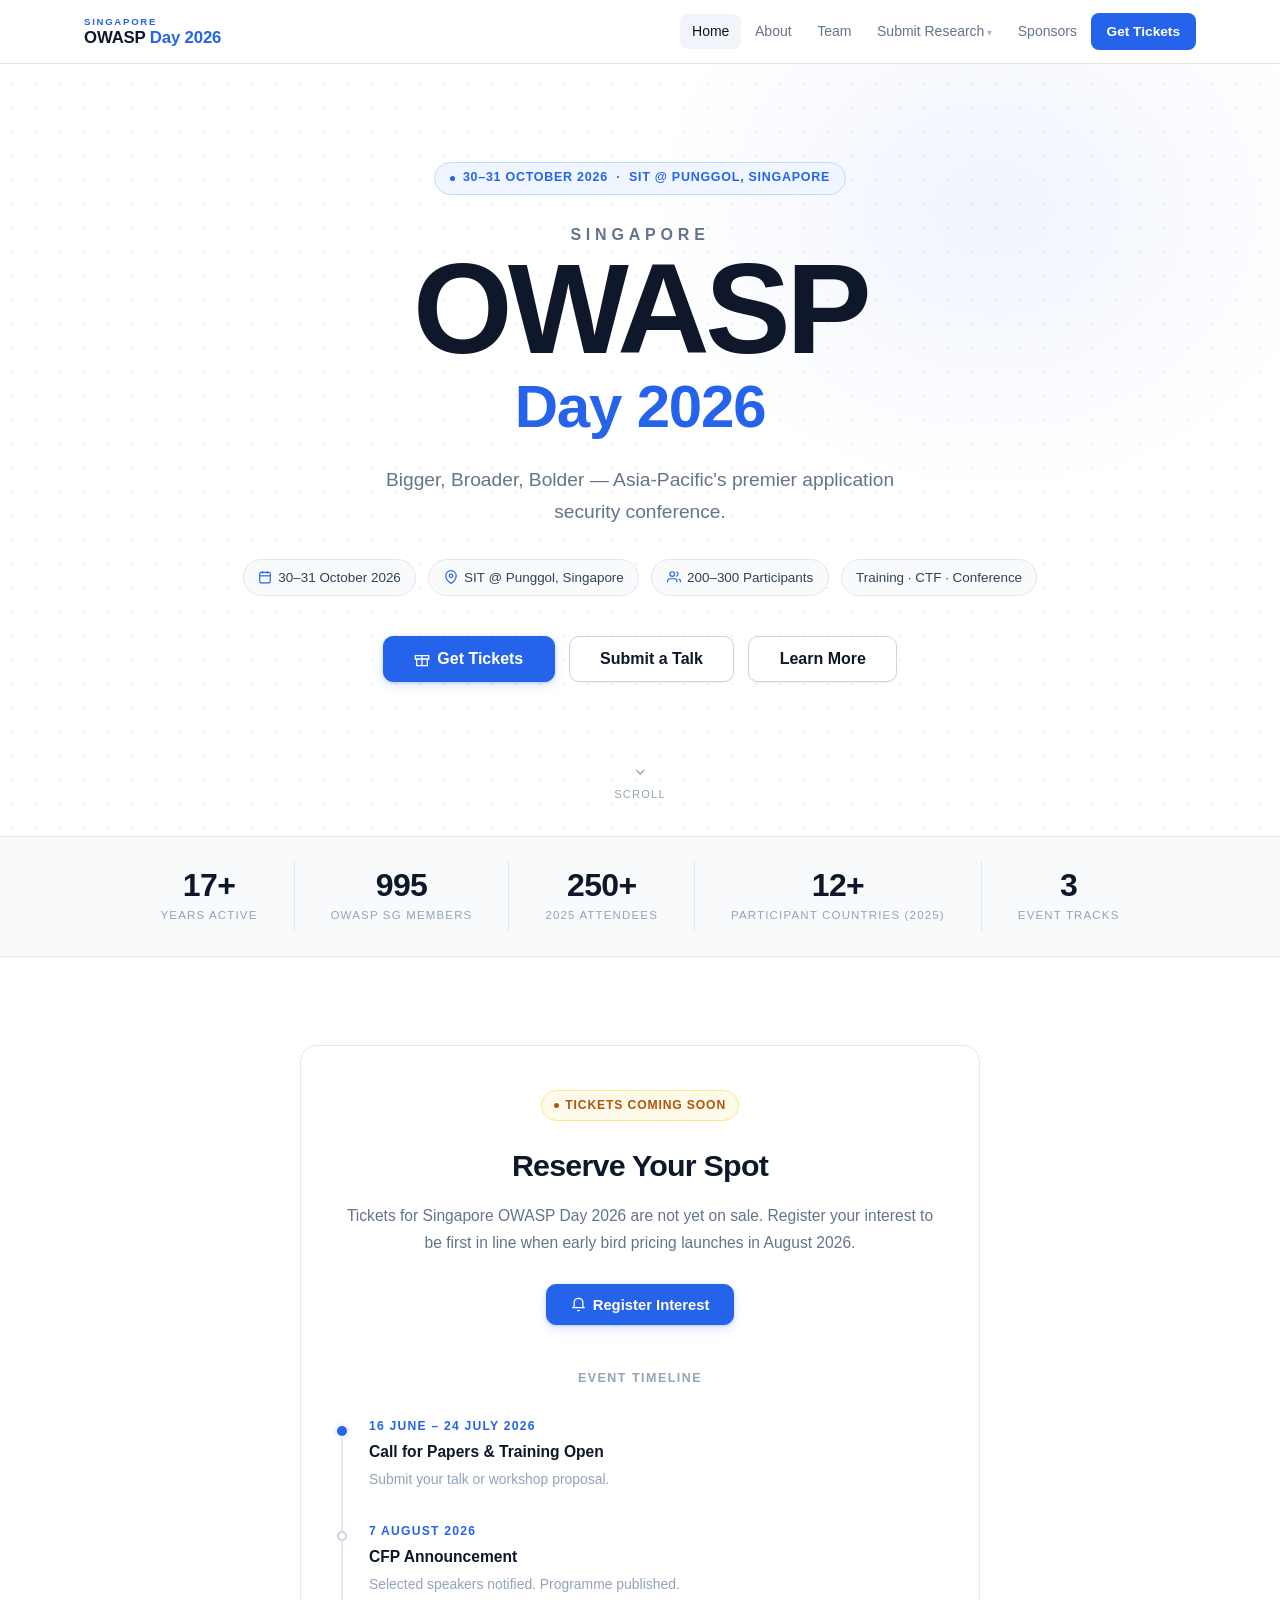
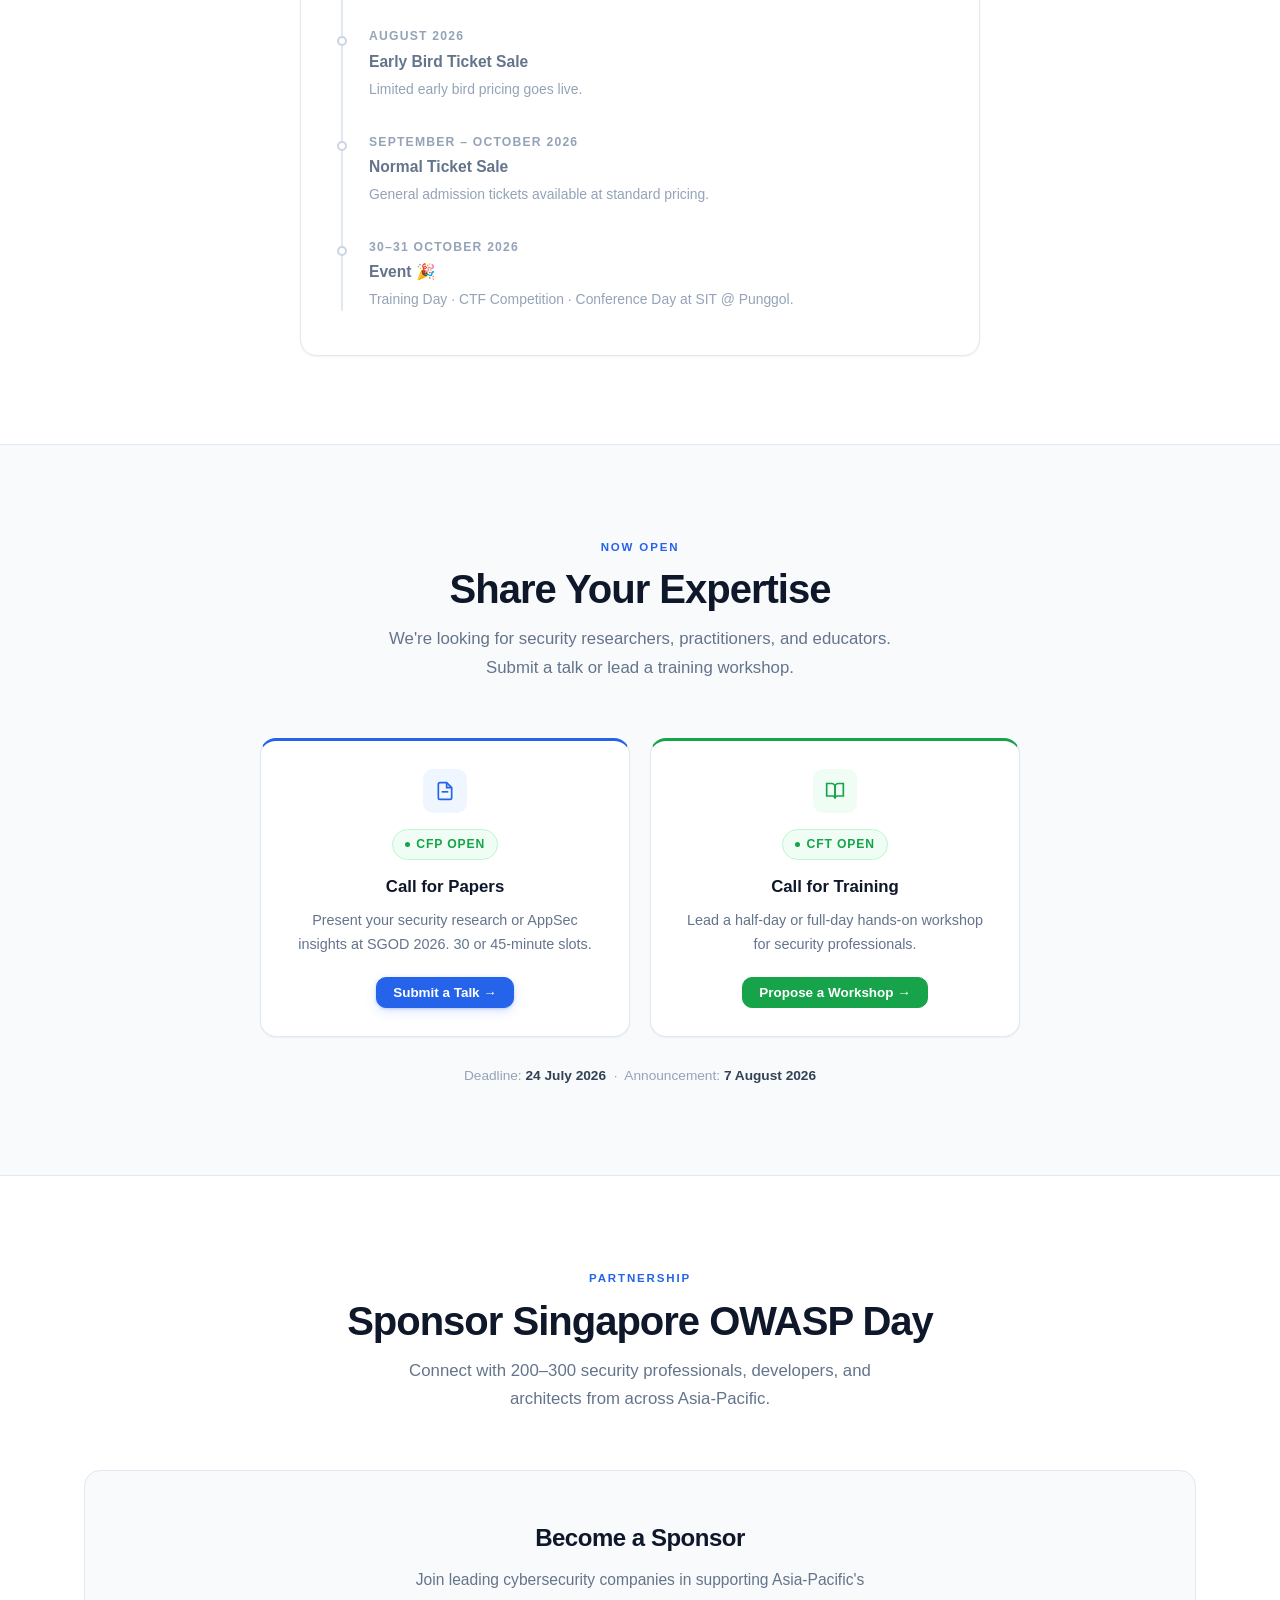
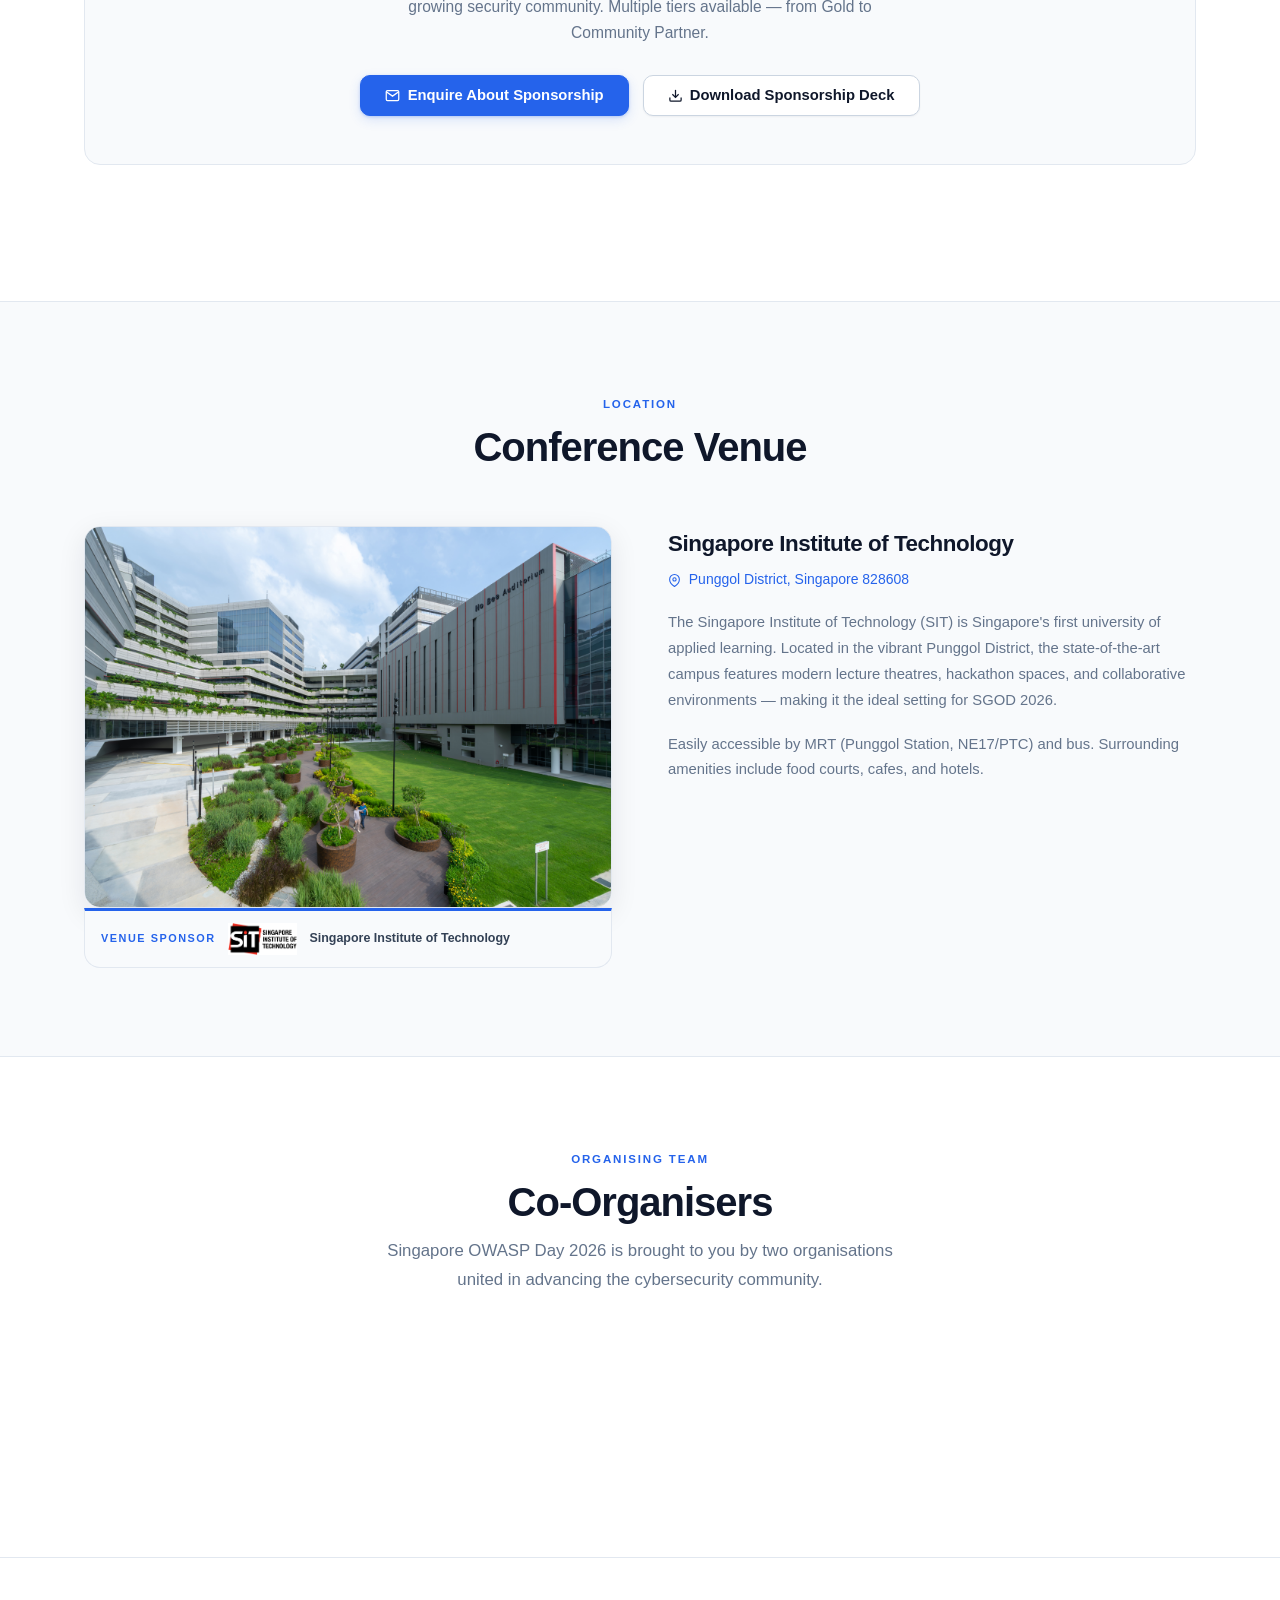
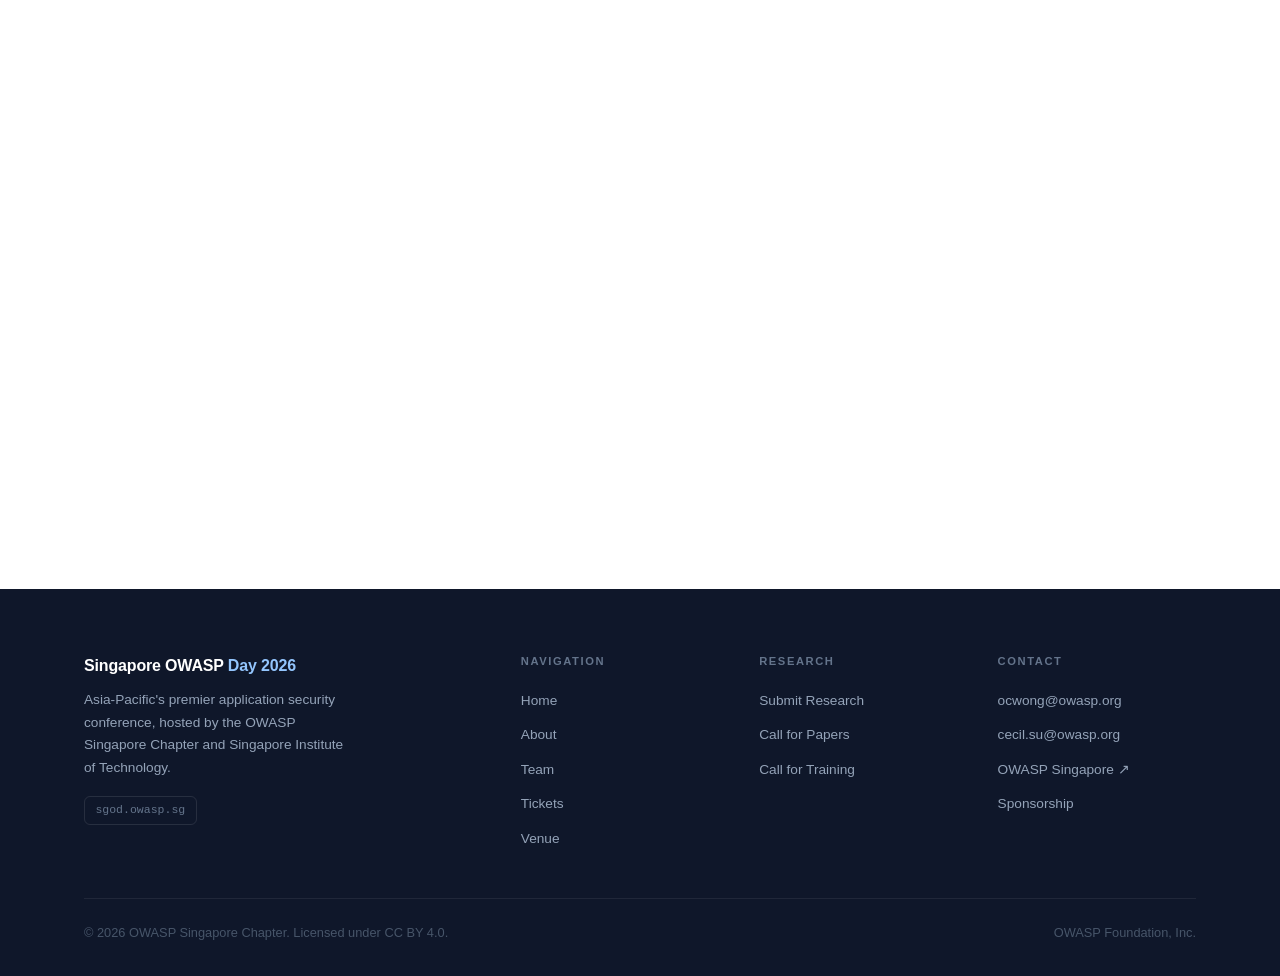
==== commit e4c69735: "fix: correct SIT_Logo image extension case for Linux/GitHub Pages Co-Authored-By: Claude Sonnet 4.6 " ====
--- a/index.html
+++ b/index.html
@@ -239,7 +239,7 @@
             </div>
             <div class="venue-partner-block">
               <span class="venue-partner-label">Venue Sponsor</span>
-              <img src="images/SIT_Logo.PNG" alt="Singapore Institute of Technology" class="venue-partner-img">
+              <img src="images/SIT_Logo.png" alt="Singapore Institute of Technology" class="venue-partner-img">
               <span class="venue-partner-name">Singapore Institute of Technology</span>
             </div>
           </div>
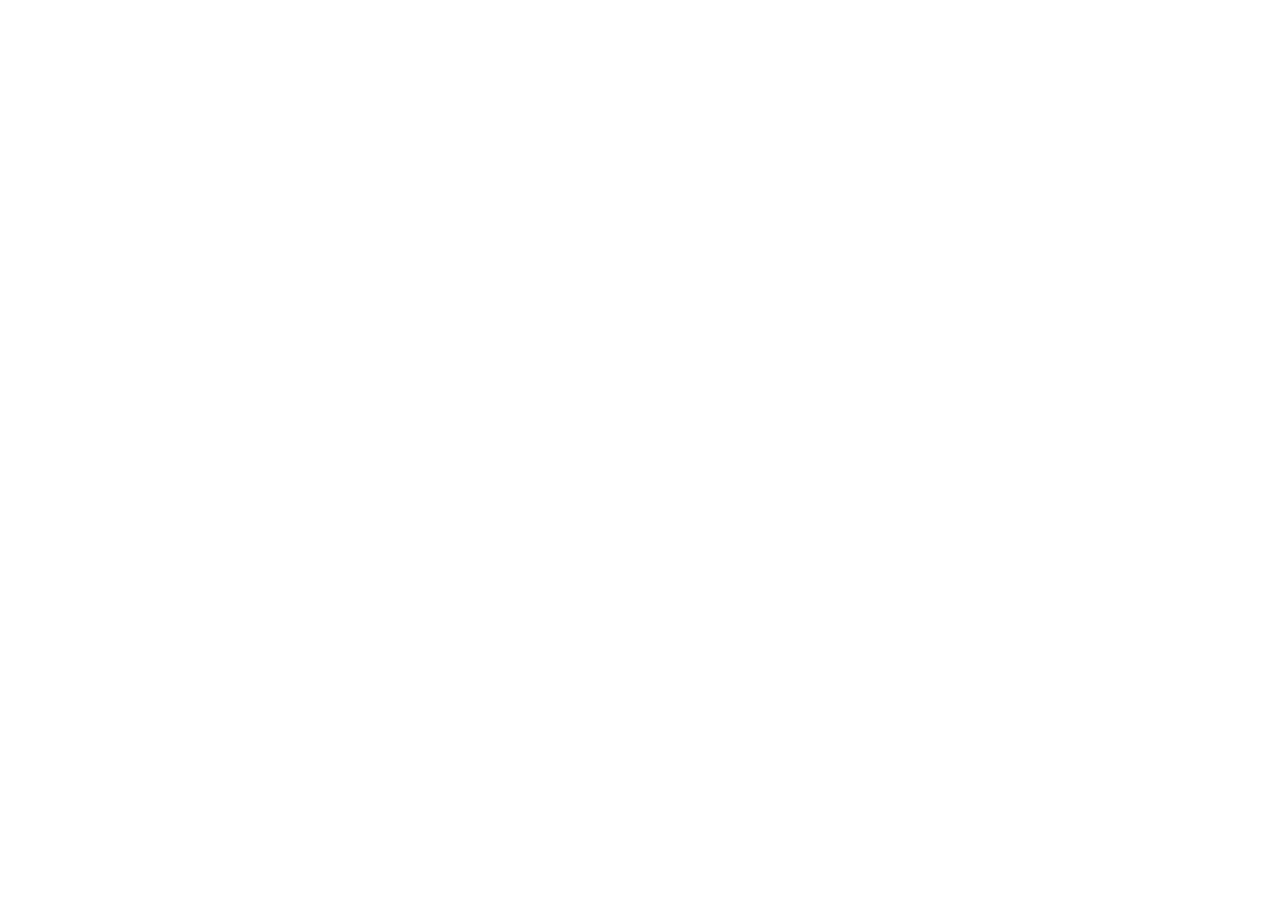
==== commit 00c33e0d: "temp: take site down — blank screen on home, redirect all pages to home Co-Authored-By: Claude Sonne" ====
--- a/index.html
+++ b/index.html
@@ -3,369 +3,8 @@
 <head>
   <meta charset="UTF-8" />
   <meta name="viewport" content="width=device-width, initial-scale=1.0" />
-  <title>Singapore OWASP Day 2026 — Application Security Conference</title>
-  <meta name="description" content="Singapore OWASP Day 2026 — Asia-Pacific's premier application security conference. Training Day · CTF Competition · Conference Day. 30–31 October 2026, SIT @ Punggol." />
-  <meta property="og:title"       content="Singapore OWASP Day 2026" />
-  <meta property="og:description" content="Asia-Pacific's premier application security conference — 30–31 October 2026, SIT @ Punggol, Singapore." />
-  <meta property="og:type"        content="website" />
-  <meta property="og:url"         content="https://sgod.owasp.sg/" />
-  <meta name="theme-color"        content="#ffffff" />
-  <link rel="stylesheet" href="css/style.css" />
+  <title>Singapore OWASP Day 2026</title>
+  <style>body { margin: 0; background: #fff; }</style>
 </head>
-<body>
-
-  <!-- ===== NAVBAR ===== -->
-  <nav class="navbar" role="navigation" aria-label="Main navigation">
-    <div class="container">
-      <a href="index.html" class="nav-brand" aria-label="Singapore OWASP Day home">
-        <span class="nav-brand-sg">Singapore</span>
-        <span class="nav-brand-main">OWASP <span>Day 2026</span></span>
-      </a>
-      <button class="nav-toggle" aria-expanded="false" aria-controls="nav-menu" aria-label="Toggle navigation">
-        <span></span><span></span><span></span>
-      </button>
-      <ul class="nav-menu" id="nav-menu" role="list">
-        <li><a href="index.html"          class="nav-link">Home</a></li>
-        <li><a href="about.html"          class="nav-link">About</a></li>
-        <li><a href="team.html"           class="nav-link">Team</a></li>
-        <li class="nav-dropdown">
-          <a href="submit-research.html"  class="nav-link">Submit Research</a>
-          <ul class="nav-dropdown-menu" role="list">
-            <li><a href="cfp.html">Call for Papers</a></li>
-            <li><a href="cft.html">Call for Training</a></li>
-          </ul>
-        </li>
-        <li><a href="#sponsors"           class="nav-link">Sponsors</a></li>
-        <li><a href="#tickets"            class="nav-cta">Get Tickets</a></li>
-      </ul>
-    </div>
-  </nav>
-
-  <!-- ===== HERO ===== -->
-  <section class="hero" aria-label="Event hero">
-    <div class="hero-content container">
-
-      <div class="hero-eyebrow">
-        <span class="badge-dot"></span>
-        30–31 October 2026 &nbsp;·&nbsp; SIT @ Punggol, Singapore
-      </div>
-
-      <div class="hero-logo">
-        <span class="hero-logo-sg">Singapore</span>
-        <span class="hero-logo-owasp">OWASP</span>
-        <span class="hero-logo-day">Day 2026</span>
-      </div>
-
-      <p class="hero-tagline">Bigger, Broader, Bolder — Asia-Pacific's premier application security conference.</p>
-
-      <div class="hero-meta">
-        <span class="hero-meta-chip">
-          <svg width="14" height="14" fill="none" viewBox="0 0 24 24" stroke="currentColor" stroke-width="2" aria-hidden="true"><rect x="3" y="4" width="18" height="18" rx="2"/><line x1="16" y1="2" x2="16" y2="6"/><line x1="8" y1="2" x2="8" y2="6"/><line x1="3" y1="10" x2="21" y2="10"/></svg>
-          30–31 October 2026
-        </span>
-        <span class="hero-meta-chip">
-          <svg width="14" height="14" fill="none" viewBox="0 0 24 24" stroke="currentColor" stroke-width="2" aria-hidden="true"><path d="M21 10c0 7-9 13-9 13s-9-6-9-13a9 9 0 0118 0z"/><circle cx="12" cy="10" r="3"/></svg>
-          SIT @ Punggol, Singapore
-        </span>
-        <span class="hero-meta-chip">
-          <svg width="14" height="14" fill="none" viewBox="0 0 24 24" stroke="currentColor" stroke-width="2" aria-hidden="true"><path d="M17 21v-2a4 4 0 00-4-4H5a4 4 0 00-4 4v2"/><circle cx="9" cy="7" r="4"/><path d="M23 21v-2a4 4 0 00-3-3.87M16 3.13a4 4 0 010 7.75"/></svg>
-          200–300 Participants
-        </span>
-        <span class="hero-meta-chip">
-          Training · CTF · Conference
-        </span>
-      </div>
-
-      <div class="hero-ctas">
-        <a href="#tickets" class="btn btn-primary btn-lg">
-          <svg width="16" height="16" fill="none" viewBox="0 0 24 24" stroke="currentColor" stroke-width="2" aria-hidden="true"><path d="M20 12V22H4V12"/><path d="M22 7H2v5h20V7z"/><path d="M12 22V7"/></svg>
-          Get Tickets
-        </a>
-        <a href="cfp.html" class="btn btn-secondary btn-lg">Submit a Talk</a>
-        <a href="about.html" class="btn btn-secondary btn-lg">Learn More</a>
-      </div>
-
-    </div>
-    <div class="scroll-indicator" aria-hidden="true">
-      <svg width="16" height="16" fill="none" viewBox="0 0 24 24" stroke="currentColor" stroke-width="2"><polyline points="6 9 12 15 18 9"/></svg>
-      Scroll
-    </div>
-  </section>
-
-  <!-- ===== STATS BAR ===== -->
-  <div class="stats-bar">
-    <div class="container">
-      <div class="stat-item"><span class="stat-value">17+</span><span class="stat-label">Years Active</span></div>
-      <div class="stat-item"><span class="stat-value">995</span><span class="stat-label">OWASP SG Members</span></div>
-      <div class="stat-item"><span class="stat-value">250+</span><span class="stat-label">2025 Attendees</span></div>
-      <div class="stat-item"><span class="stat-value">12+</span><span class="stat-label">Participant Countries (2025)</span></div>
-      <div class="stat-item"><span class="stat-value">3</span><span class="stat-label">Event Tracks</span></div>
-    </div>
-  </div>
-
-  <main>
-
-    <!-- ===== TICKETS ===== -->
-    <section class="section" id="tickets" aria-labelledby="tickets-heading">
-      <div class="container">
-        <div class="card ticket-card fade-in">
-          <span class="badge badge-coming-soon">
-            <span class="badge-dot"></span>
-            Tickets Coming Soon
-          </span>
-          <h2 class="ticket-card-title" id="tickets-heading">Reserve Your Spot</h2>
-          <p class="ticket-card-body">
-            Tickets for Singapore OWASP Day 2026 are not yet on sale. Register your interest to be first in line when early bird pricing launches in August 2026.
-          </p>
-          <div style="display:flex;gap:0.875rem;justify-content:center;flex-wrap:wrap;margin-bottom:2.75rem;">
-            <a href="https://forms.gle/Qqp3eZWaVeAgdLPQ8" target="_blank" rel="noopener" class="btn btn-primary">
-              <svg width="15" height="15" fill="none" viewBox="0 0 24 24" stroke="currentColor" stroke-width="2" aria-hidden="true"><path d="M22 17H2a3 3 0 003-3V9a7 7 0 0114 0v5a3 3 0 003 3z"/><path d="M13.73 21a2 2 0 01-3.46 0"/></svg>
-              Register Interest
-            </a>
-          </div>
-
-          <h3 style="font-size:0.78rem;font-weight:700;letter-spacing:0.12em;text-transform:uppercase;color:var(--text-4);margin-bottom:1.75rem;">Event Timeline</h3>
-          <div class="timeline" style="text-align:left;">
-            <div class="timeline-item active">
-              <div class="timeline-date">16 June – 24 July 2026</div>
-              <div class="timeline-title">Call for Papers &amp; Training Open</div>
-              <div class="timeline-desc">Submit your talk or workshop proposal.</div>
-            </div>
-            <div class="timeline-item">
-              <div class="timeline-date">7 August 2026</div>
-              <div class="timeline-title">CFP Announcement</div>
-              <div class="timeline-desc">Selected speakers notified. Programme published.</div>
-            </div>
-            <div class="timeline-item future">
-              <div class="timeline-date">August 2026</div>
-              <div class="timeline-title">Early Bird Ticket Sale</div>
-              <div class="timeline-desc">Limited early bird pricing goes live.</div>
-            </div>
-            <div class="timeline-item future">
-              <div class="timeline-date">September – October 2026</div>
-              <div class="timeline-title">Normal Ticket Sale</div>
-              <div class="timeline-desc">General admission tickets available at standard pricing.</div>
-            </div>
-            <div class="timeline-item future">
-              <div class="timeline-date">30–31 October 2026</div>
-              <div class="timeline-title">Event 🎉</div>
-              <div class="timeline-desc">Training Day · CTF Competition · Conference Day at SIT @ Punggol.</div>
-            </div>
-          </div>
-        </div>
-      </div>
-    </section>
-
-    <div class="divider"></div>
-
-    <!-- ===== CFP PROMO ===== -->
-    <section class="section section-alt" aria-labelledby="cfp-promo-heading">
-      <div class="container">
-        <div class="section-header fade-in">
-          <span class="section-label">Now Open</span>
-          <h2 class="section-title" id="cfp-promo-heading">Share Your Expertise</h2>
-          <p class="section-desc">We're looking for security researchers, practitioners, and educators. Submit a talk or lead a training workshop.</p>
-        </div>
-        <div class="grid-2 fade-in" style="max-width:760px;margin:0 auto;">
-          <div class="card" style="text-align:center;border-top:3px solid var(--blue);">
-            <div class="card-icon card-icon-blue" style="margin:0 auto 1rem;">
-              <svg width="20" height="20" fill="none" viewBox="0 0 24 24" stroke="currentColor" stroke-width="2" aria-hidden="true"><path d="M14 2H6a2 2 0 00-2 2v16a2 2 0 002 2h12a2 2 0 002-2V8z"/><polyline points="14 2 14 8 20 8"/><line x1="16" y1="13" x2="8" y2="13"/></svg>
-            </div>
-            <span class="badge badge-open" style="margin-bottom:0.875rem;"><span class="badge-dot"></span> CFP Open</span>
-            <h3 class="card-title">Call for Papers</h3>
-            <p class="card-body" style="margin-bottom:1.25rem;">Present your security research or AppSec insights at SGOD 2026. 30 or 45-minute slots.</p>
-            <a href="cfp.html" class="btn btn-primary btn-sm">Submit a Talk →</a>
-          </div>
-          <div class="card" style="text-align:center;border-top:3px solid var(--green);">
-            <div class="card-icon card-icon-green" style="margin:0 auto 1rem;">
-              <svg width="20" height="20" fill="none" viewBox="0 0 24 24" stroke="currentColor" stroke-width="2" aria-hidden="true"><path d="M2 3h6a4 4 0 014 4v14a3 3 0 00-3-3H2z"/><path d="M22 3h-6a4 4 0 00-4 4v14a3 3 0 013-3h7z"/></svg>
-            </div>
-            <span class="badge badge-open" style="margin-bottom:0.875rem;"><span class="badge-dot"></span> CFT Open</span>
-            <h3 class="card-title">Call for Training</h3>
-            <p class="card-body" style="margin-bottom:1.25rem;">Lead a half-day or full-day hands-on workshop for security professionals.</p>
-            <a href="cft.html" class="btn btn-green btn-sm">Propose a Workshop →</a>
-          </div>
-        </div>
-        <p style="text-align:center;margin-top:1.75rem;color:var(--text-4);font-size:0.855rem;">
-          Deadline: <strong style="color:var(--text-2);">24 July 2026</strong> &nbsp;·&nbsp; Announcement: <strong style="color:var(--text-2);">7 August 2026</strong>
-        </p>
-      </div>
-    </section>
-
-    <div class="divider"></div>
-
-    <!-- ===== SPONSORS ===== -->
-    <section class="section" id="sponsors" aria-labelledby="sponsors-heading">
-      <div class="container">
-        <div class="section-header fade-in">
-          <span class="section-label">Partnership</span>
-          <h2 class="section-title" id="sponsors-heading">Sponsor Singapore OWASP Day</h2>
-          <p class="section-desc">Connect with 200–300 security professionals, developers, and architects from across Asia-Pacific.</p>
-        </div>
-
-        <div class="sponsor-cta-card fade-in">
-          <h3>Become a Sponsor</h3>
-          <p>Join leading cybersecurity companies in supporting Asia-Pacific's growing security community. Multiple tiers available — from Gold to Community Partner.</p>
-          <div style="display:flex;gap:0.875rem;justify-content:center;flex-wrap:wrap;">
-            <a href="mailto:indrajeet.bhuyan@owasp.org?subject=SGOD 2026 Sponsorship Enquiry" class="btn btn-primary">
-              <svg width="15" height="15" fill="none" viewBox="0 0 24 24" stroke="currentColor" stroke-width="2" aria-hidden="true"><path d="M4 4h16c1.1 0 2 .9 2 2v12c0 1.1-.9 2-2 2H4c-1.1 0-2-.9-2-2V6c0-1.1.9-2 2-2z"/><polyline points="22,6 12,13 2,6"/></svg>
-              Enquire About Sponsorship
-            </a>
-            <a href="SGOD 2026 Sponsorship Deck.pdf" download class="btn btn-secondary">
-              <svg width="15" height="15" fill="none" viewBox="0 0 24 24" stroke="currentColor" stroke-width="2" aria-hidden="true"><path d="M21 15v4a2 2 0 01-2 2H5a2 2 0 01-2-2v-4"/><polyline points="7 10 12 15 17 10"/><line x1="12" y1="15" x2="12" y2="3"/></svg>
-              Download Sponsorship Deck
-            </a>
-          </div>
-        </div>
-
-      </div>
-    </section>
-
-    <div class="divider"></div>
-
-    <!-- ===== VENUE ===== -->
-    <section class="section section-alt" id="venue" aria-labelledby="venue-heading">
-      <div class="container">
-        <div class="section-header fade-in">
-          <span class="section-label">Location</span>
-          <h2 class="section-title" id="venue-heading">Conference Venue</h2>
-        </div>
-        <div class="venue-grid fade-in">
-          <div class="venue-left">
-            <div class="venue-image-wrap">
-              <img src="images/SIT-building.jpg"
-                   alt="Singapore Institute of Technology campus at Punggol"
-                   class="venue-img" loading="lazy" />
-            </div>
-            <div class="venue-partner-block">
-              <span class="venue-partner-label">Venue Sponsor</span>
-              <img src="images/SIT_Logo.png" alt="Singapore Institute of Technology" class="venue-partner-img">
-              <span class="venue-partner-name">Singapore Institute of Technology</span>
-            </div>
-          </div>
-          <div class="venue-info">
-            <h3>Singapore Institute of Technology</h3>
-            <p class="venue-address">
-              <svg width="13" height="13" fill="none" viewBox="0 0 24 24" stroke="currentColor" stroke-width="2" style="vertical-align:middle;" aria-hidden="true"><path d="M21 10c0 7-9 13-9 13s-9-6-9-13a9 9 0 0118 0z"/><circle cx="12" cy="10" r="3"/></svg>
-              &nbsp;Punggol District, Singapore 828608
-            </p>
-            <p class="venue-desc">
-              The Singapore Institute of Technology (SIT) is Singapore's first university of applied learning. Located in the vibrant Punggol District, the state-of-the-art campus features modern lecture theatres, hackathon spaces, and collaborative environments — making it the ideal setting for SGOD 2026.
-            </p>
-            <p class="venue-desc">
-              Easily accessible by MRT (Punggol Station, NE17/PTC) and bus. Surrounding amenities include food courts, cafes, and hotels.
-            </p>
-          </div>
-        </div>
-      </div>
-    </section>
-
-    <div class="divider"></div>
-
-    <!-- ===== CO-ORGANISERS ===== -->
-    <section class="section" id="co-organisers" aria-labelledby="co-org-heading">
-      <div class="container">
-        <div class="section-header fade-in">
-          <span class="section-label">Organising Team</span>
-          <h2 class="section-title" id="co-org-heading">Co-Organisers</h2>
-          <p class="section-desc">Singapore OWASP Day 2026 is brought to you by two organisations united in advancing the cybersecurity community.</p>
-        </div>
-        <div class="org-logos-row fade-in">
-          <div class="org-logo-card">
-            <img src="images/owasp b on w.png" alt="OWASP Singapore Chapter" class="org-logo-img">
-            <p class="org-logo-name">OWASP Singapore Chapter</p>
-          </div>
-          <div class="org-logo-divider" aria-hidden="true"></div>
-          <div class="org-logo-card">
-            <img src="images/SIT_CYBERH4TS_whitebg(Official).png" alt="Cyberhats" class="org-logo-img">
-            <p class="org-logo-name">Cyberhats</p>
-          </div>
-        </div>
-      </div>
-    </section>
-
-    <div class="divider"></div>
-
-    <!-- ===== WHAT TO EXPECT ===== -->
-    <section class="section" aria-labelledby="expect-heading">
-      <div class="container">
-        <div class="section-header fade-in">
-          <span class="section-label">Programme</span>
-          <h2 class="section-title" id="expect-heading">Three Tracks, Two Days</h2>
-          <p class="section-desc">A packed two-day programme of world-class security content across training, competition, and conference formats.</p>
-        </div>
-        <div class="grid-3 fade-in">
-          <div class="card">
-            <div class="card-icon card-icon-blue">
-              <svg width="20" height="20" fill="none" viewBox="0 0 24 24" stroke="currentColor" stroke-width="2" aria-hidden="true"><path d="M2 3h6a4 4 0 014 4v14a3 3 0 00-3-3H2z"/><path d="M22 3h-6a4 4 0 00-4 4v14a3 3 0 013-3h7z"/></svg>
-            </div>
-            <h3 class="card-title">Training Day</h3>
-            <p class="card-body">Intensive hands-on workshops led by industry experts. Half-day and full-day formats covering practical offensive and defensive security techniques.</p>
-          </div>
-          <div class="card">
-            <div class="card-icon card-icon-cyan">
-              <svg width="20" height="20" fill="none" viewBox="0 0 24 24" stroke="currentColor" stroke-width="2" aria-hidden="true"><rect x="2" y="3" width="20" height="14" rx="2"/><line x1="8" y1="21" x2="16" y2="21"/><line x1="12" y1="17" x2="12" y2="21"/></svg>
-            </div>
-            <h3 class="card-title">CTF Competition</h3>
-            <p class="card-body">Test your skills in our Capture The Flag challenge. Open to all experience levels — from beginners to seasoned professionals. Prizes for top teams.</p>
-          </div>
-          <div class="card">
-            <div class="card-icon card-icon-green">
-              <svg width="20" height="20" fill="none" viewBox="0 0 24 24" stroke="currentColor" stroke-width="2" aria-hidden="true"><polygon points="23 7 16 12 23 17 23 7"/><rect x="1" y="5" width="15" height="14" rx="2"/></svg>
-            </div>
-            <h3 class="card-title">Conference Day</h3>
-            <p class="card-body">Keynotes, technical talks, and panels from top security practitioners across Asia-Pacific and beyond. Networking opportunities throughout.</p>
-          </div>
-        </div>
-      </div>
-    </section>
-
-  </main>
-
-  <!-- ===== FOOTER ===== -->
-  <footer class="footer" aria-label="Site footer">
-    <div class="container">
-      <div class="footer-grid">
-        <div class="footer-brand">
-          <div class="footer-brand-name">Singapore OWASP <span>Day 2026</span></div>
-          <p class="footer-brand-desc">Asia-Pacific's premier application security conference, hosted by the OWASP Singapore Chapter and Singapore Institute of Technology.</p>
-          <span class="footer-badge">sgod.owasp.sg</span>
-        </div>
-        <div>
-          <p class="footer-col-title">Navigation</p>
-          <ul class="footer-links">
-            <li><a href="index.html">Home</a></li>
-            <li><a href="about.html">About</a></li>
-            <li><a href="team.html">Team</a></li>
-            <li><a href="#tickets">Tickets</a></li>
-            <li><a href="#venue">Venue</a></li>
-          </ul>
-        </div>
-        <div>
-          <p class="footer-col-title">Research</p>
-          <ul class="footer-links">
-            <li><a href="submit-research.html">Submit Research</a></li>
-            <li><a href="cfp.html">Call for Papers</a></li>
-            <li><a href="cft.html">Call for Training</a></li>
-          </ul>
-        </div>
-        <div>
-          <p class="footer-col-title">Contact</p>
-          <ul class="footer-links">
-            <li><a href="mailto:ocwong@owasp.org">ocwong@owasp.org</a></li>
-            <li><a href="mailto:cecil.su@owasp.org">cecil.su@owasp.org</a></li>
-            <li><a href="https://owasp.org/www-chapter-singapore/" target="_blank" rel="noopener">OWASP Singapore ↗</a></li>
-            <li><a href="#sponsors">Sponsorship</a></li>
-          </ul>
-        </div>
-      </div>
-      <div class="footer-bottom">
-        <p class="footer-copy">© <span class="js-year"></span> OWASP Singapore Chapter. Licensed under <a href="https://creativecommons.org/licenses/by/4.0/" target="_blank" rel="noopener">CC BY 4.0</a>.</p>
-        <p class="footer-copy"><a href="https://owasp.org" target="_blank" rel="noopener">OWASP Foundation, Inc.</a></p>
-      </div>
-    </div>
-  </footer>
-
-  <script src="js/main.js"></script>
-</body>
+<body></body>
 </html>
